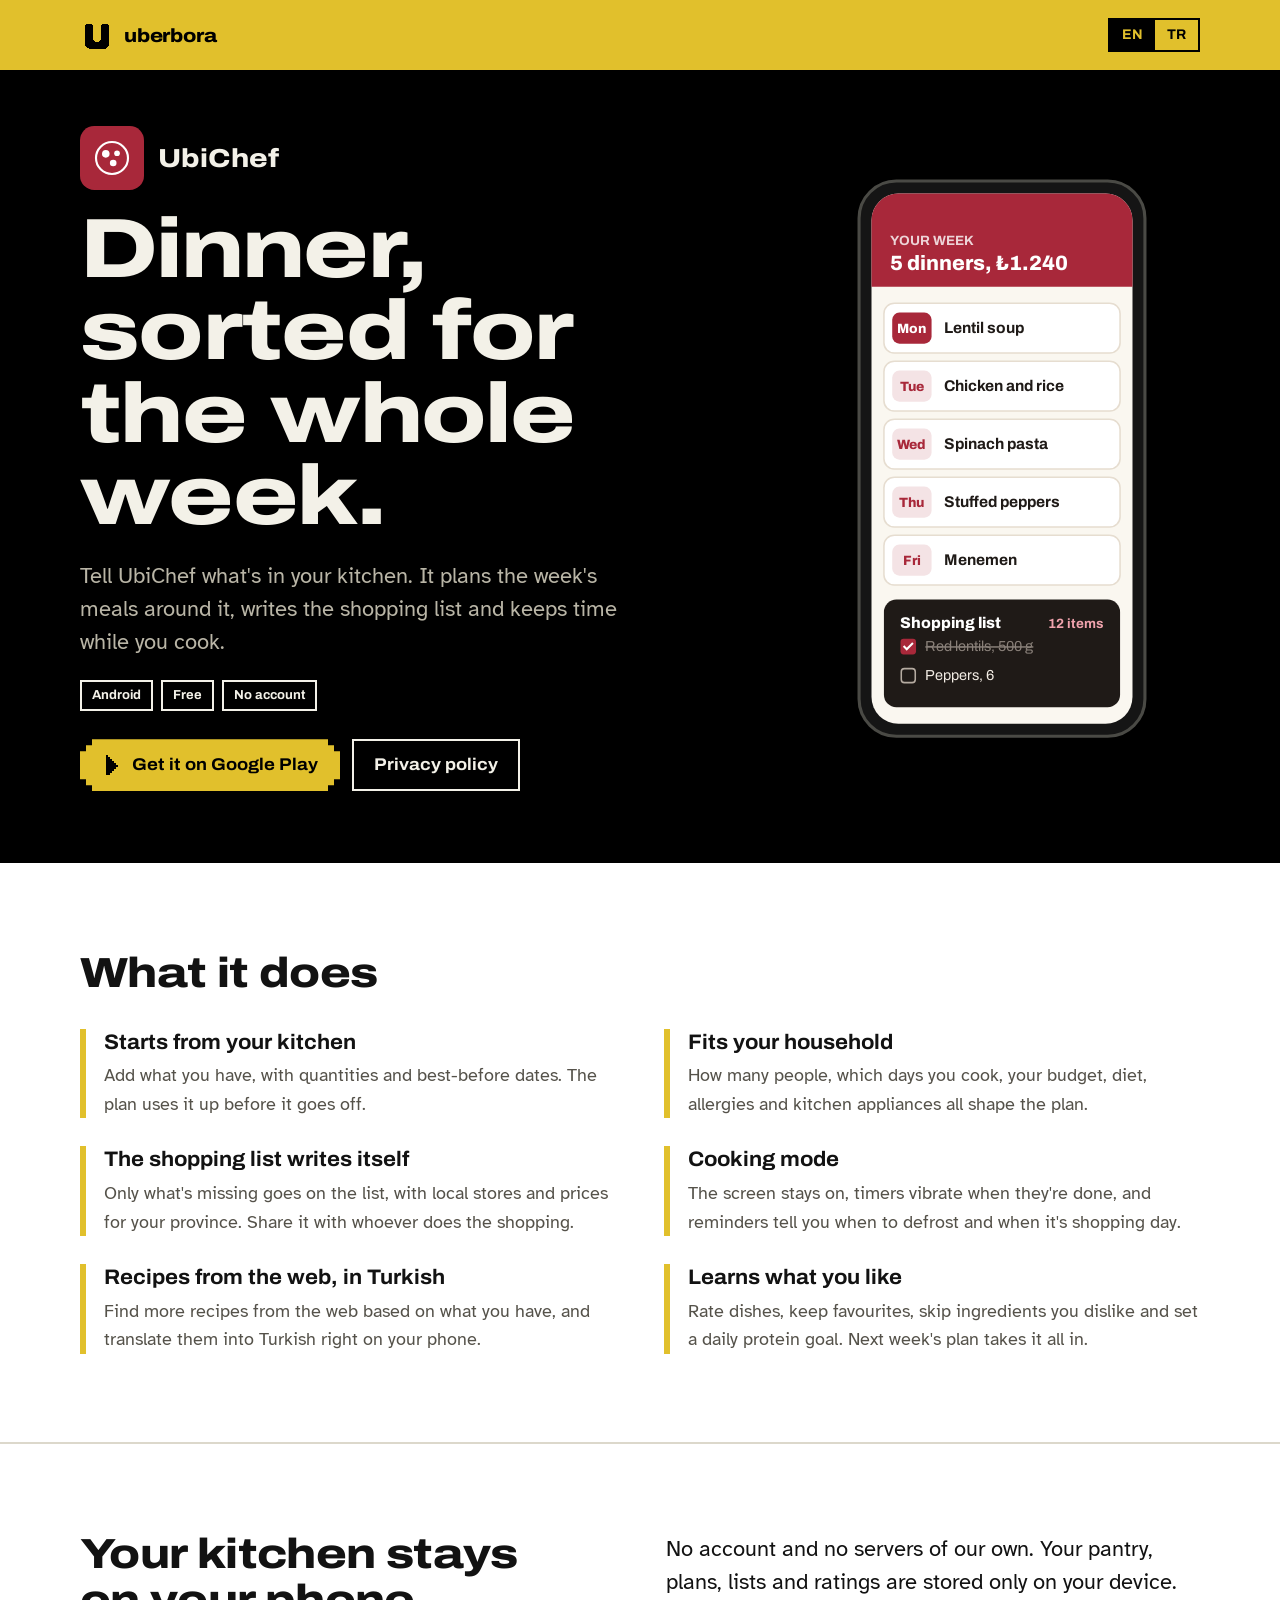
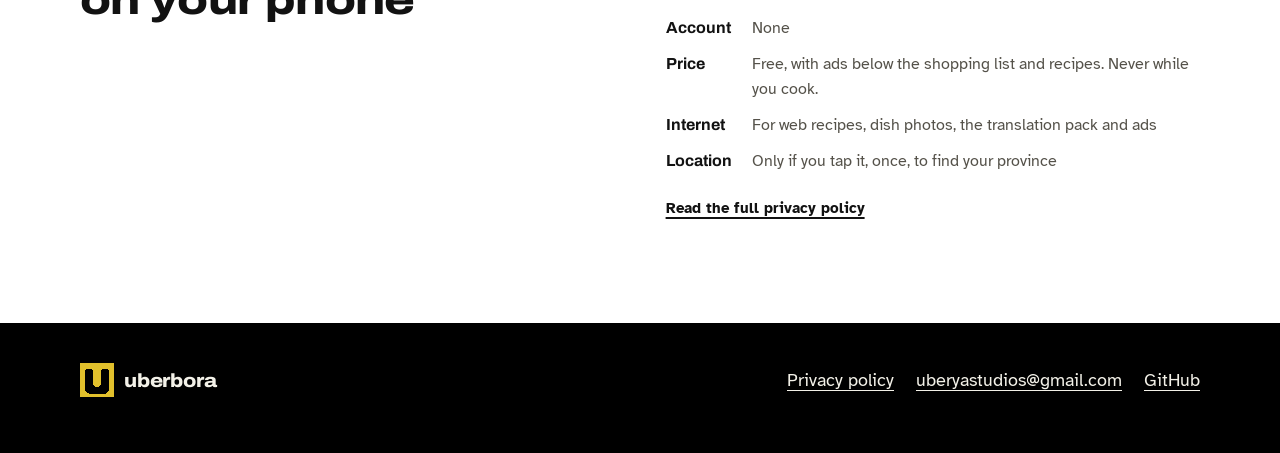
==== ubichef/index.html @ 35ec5c61 "Pages for UbiChef, UbiReader and UbiTracker; share page in the site's look - ubichef/, ubireader/, u" ====
<!doctype html>
<html lang="en" data-lang="en">
<head>
<meta charset="utf-8">
<meta name="viewport" content="width=device-width, initial-scale=1">
<title>UbiChef: your week of meals, planned</title>
<meta name="title-en" content="UbiChef: your week of meals, planned">
<meta name="title-tr" content="UbiChef: haftalık yemeklerin, planlanmış">
<meta name="description" content="Free Android app. UbiChef plans your week of meals around what is already in your kitchen and writes the shopping list for you.">
<meta property="og:title" content="UbiChef">
<meta property="og:description" content="Free Android app. UbiChef plans your week of meals around what is already in your kitchen and writes the shopping list for you.">
<meta property="og:image" content="https://uberbora.github.io/assets/uberbora.png">
<link rel="icon" href="../assets/uberbora.svg" type="image/svg+xml">
<link rel="apple-touch-icon" href="../assets/uberbora.png">
<link rel="preconnect" href="https://fonts.googleapis.com">
<link rel="preconnect" href="https://fonts.gstatic.com" crossorigin>
<link rel="stylesheet" href="https://fonts.googleapis.com/css2?family=Archivo:wdth,wght@100..125,400..900&family=Atkinson+Hyperlegible:ital,wght@0,400;0,700;1,400&display=swap">
<link rel="stylesheet" href="../assets/site.css">
<script src="../assets/site.js"></script>
</head>
<body>

<header class="on-sun">
  <div class="wrap topbar">
    <a class="brand" href="../"><svg viewBox="0 0 32 32" shape-rendering="crispEdges" aria-hidden="true"><rect width="32" height="32" fill="#E1C02C"/><path d="M6 6h5v1h-5zM21 6h5v1h-5zM5 7h7v14h-7zM20 7h7v14h-7zM5 21h8v1h-8zM19 21h8v1h-8zM5 22h9v1h-9zM18 22h9v1h-9zM5 23h22v3h-22zM6 26h20v1h-20zM7 27h18v1h-18zM8 28h16v1h-16z"/></svg>uberbora</a>
    <div class="langswitch" role="group" aria-label="Language / Dil"><button type="button" data-set="en" aria-pressed="true">EN</button><button type="button" data-set="tr" aria-pressed="false">TR</button></div>
  </div>
</header>

<main>
  <section class="hero-app on-dark">
    <div class="wrap hero-split">
      <div>
        <div class="appname"><svg viewBox="0 0 108 108" aria-hidden="true"><rect width="108" height="108" rx="24" fill="#a8283a"/><circle cx="54" cy="54" r="27" fill="none" stroke="#fff" stroke-width="3.6"/><circle cx="43.5" cy="47" r="6.4" fill="#fff"/><circle cx="62.5" cy="46" r="4.8" fill="#fff"/><circle cx="56" cy="62.5" r="5.6" fill="#fff"/></svg><span>UbiChef</span></div>
        <h1 lang="en">Dinner, sorted for the whole week.</h1><h1 lang="tr">Haftanın yemekleri, dert olmaktan çıktı.</h1>
        <p class="lede muted" lang="en">Tell UbiChef what's in your kitchen. It plans the week's meals around it, writes the shopping list and keeps time while you cook.</p><p class="lede muted" lang="tr">UbiChef'e mutfağında ne olduğunu söyle. Haftanın yemeklerini ona göre planlar, alışveriş listesini yazar ve yemek yaparken süreyi tutar.</p>
        <ul class="tags" aria-label="Platform"><li>Android</li><li><span lang="en">Free</span><span lang="tr">Ücretsiz</span></li><li><span lang="en">No account</span><span lang="tr">Hesap yok</span></li></ul>
        <div class="btnrow">
          <a class="btn sun px" href="https://play.google.com/store/apps/details?id=com.uberbora.ubichef"><svg viewBox="0 0 10 10" shape-rendering="crispEdges" aria-hidden="true"><path d="M2 0h1v1h1v1h1v1h1v1h1v1h1v1H7v1H6v1H5v1H4v1H3v1H2z" fill="currentColor"/></svg><span lang="en">Get it on Google Play</span><span lang="tr">Google Play&#39;den indir</span></a>
          <a class="btn quiet" href="privacy/"><span lang="en">Privacy policy</span><span lang="tr">Gizlilik politikası</span></a>
        </div>
      </div>
      <figure aria-hidden="true"><svg viewBox="0 0 280 540" xmlns="http://www.w3.org/2000/svg" font-family="Archivo, Segoe UI, sans-serif"><rect x="2" y="2" width="276" height="536" rx="36" fill="#151515" stroke="#4A4A45" stroke-width="3"/><rect x="14" y="14" width="252" height="512" rx="26" fill="#faf7f0"/><rect x="112" y="24" width="56" height="8" rx="4" fill="#151515"/><path d="M14 40 a26 26 0 0 1 26 -26 h200 a26 26 0 0 1 26 26 v64 h-252z" fill="#a8283a"/><text x="32" y="64" fill="#fff" font-size="13" font-weight="700" opacity=".8"><tspan lang="en">YOUR WEEK</tspan><tspan lang="tr">HAFTAN</tspan></text><text x="32" y="88" fill="#fff" font-size="20" font-weight="800"><tspan lang="en">5 dinners, ₺1.240</tspan><tspan lang="tr">5 akşam yemeği, ₺1.240</tspan></text><rect x="26" y="120" width="228" height="48" rx="10" fill="#fff" stroke="#E6DDD0" stroke-width="1.5"/><rect x="34" y="129" width="38" height="30" rx="7" fill="#a8283a"/><text x="53" y="149" font-size="13" font-weight="800" text-anchor="middle" fill="#fff"><tspan lang="en">Mon</tspan><tspan lang="tr">Pzt</tspan></text><text x="84" y="149" font-size="15" font-weight="700" fill="#1f1a17"><tspan lang="en">Lentil soup</tspan><tspan lang="tr">Mercimek çorbası</tspan></text><rect x="26" y="176" width="228" height="48" rx="10" fill="#fff" stroke="#E6DDD0" stroke-width="1.5"/><rect x="34" y="185" width="38" height="30" rx="7" fill="#F4E3E5"/><text x="53" y="205" font-size="13" font-weight="800" text-anchor="middle" fill="#a8283a"><tspan lang="en">Tue</tspan><tspan lang="tr">Sal</tspan></text><text x="84" y="205" font-size="15" font-weight="700" fill="#1f1a17"><tspan lang="en">Chicken and rice</tspan><tspan lang="tr">Tavuklu pilav</tspan></text><rect x="26" y="232" width="228" height="48" rx="10" fill="#fff" stroke="#E6DDD0" stroke-width="1.5"/><rect x="34" y="241" width="38" height="30" rx="7" fill="#F4E3E5"/><text x="53" y="261" font-size="13" font-weight="800" text-anchor="middle" fill="#a8283a"><tspan lang="en">Wed</tspan><tspan lang="tr">Çar</tspan></text><text x="84" y="261" font-size="15" font-weight="700" fill="#1f1a17"><tspan lang="en">Spinach pasta</tspan><tspan lang="tr">Ispanaklı makarna</tspan></text><rect x="26" y="288" width="228" height="48" rx="10" fill="#fff" stroke="#E6DDD0" stroke-width="1.5"/><rect x="34" y="297" width="38" height="30" rx="7" fill="#F4E3E5"/><text x="53" y="317" font-size="13" font-weight="800" text-anchor="middle" fill="#a8283a"><tspan lang="en">Thu</tspan><tspan lang="tr">Per</tspan></text><text x="84" y="317" font-size="15" font-weight="700" fill="#1f1a17"><tspan lang="en">Stuffed peppers</tspan><tspan lang="tr">Biber dolması</tspan></text><rect x="26" y="344" width="228" height="48" rx="10" fill="#fff" stroke="#E6DDD0" stroke-width="1.5"/><rect x="34" y="353" width="38" height="30" rx="7" fill="#F4E3E5"/><text x="53" y="373" font-size="13" font-weight="800" text-anchor="middle" fill="#a8283a"><tspan lang="en">Fri</tspan><tspan lang="tr">Cum</tspan></text><text x="84" y="373" font-size="15" font-weight="700" fill="#1f1a17"><tspan lang="en">Menemen</tspan><tspan lang="tr">Menemen</tspan></text><rect x="26" y="406" width="228" height="104" rx="12" fill="#1f1a17"/><text x="42" y="434" fill="#fff" font-size="15" font-weight="800"><tspan lang="en">Shopping list</tspan><tspan lang="tr">Alışveriş listesi</tspan></text><text x="238" y="434" fill="#f0a3ad" font-size="13" font-weight="700" text-anchor="end"><tspan lang="en">12 items</tspan><tspan lang="tr">12 ürün</tspan></text><rect x="42" y="444" width="15" height="15" rx="3" fill="#a8283a"/><path d="M45 451 l3 3 l6 -6" stroke="#fff" stroke-width="2" fill="none"/><text x="66" y="456" fill="#8a817a" font-size="14" text-decoration="line-through"><tspan lang="en">Red lentils, 500 g</tspan><tspan lang="tr">Kırmızı mercimek, 500 g</tspan></text><rect x="42.75" y="472.75" width="13.5" height="13.5" rx="3" fill="none" stroke="#b5aba1" stroke-width="1.5"/><text x="66" y="484" fill="#f2ece4" font-size="14"><tspan lang="en">Peppers, 6</tspan><tspan lang="tr">Biber, 6 adet</tspan></text></svg></figure>
    </div>
  </section>

  <section class="section">
    <div class="wrap">
      <h2><span lang="en">What it does</span><span lang="tr">Neler yapar</span></h2>
      <dl class="features">
        <div>
          <dt><span lang="en">Starts from your kitchen</span><span lang="tr">Mutfağından başlar</span></dt>
          <dd lang="en">Add what you have, with quantities and best-before dates. The plan uses it up before it goes off.</dd><dd lang="tr">Elindekileri miktarı ve son kullanma tarihiyle ekle. Plan onları bozulmadan kullanır.</dd>
        </div>
        <div>
          <dt><span lang="en">Fits your household</span><span lang="tr">Evine göre</span></dt>
          <dd lang="en">How many people, which days you cook, your budget, diet, allergies and kitchen appliances all shape the plan.</dd><dd lang="tr">Kaç kişi olduğunuz, hangi günler pişirdiğin, bütçen, beslenme şeklin, alerjilerin ve mutfak aletlerin planı belirler.</dd>
        </div>
        <div>
          <dt><span lang="en">The shopping list writes itself</span><span lang="tr">Alışveriş listesi kendini yazar</span></dt>
          <dd lang="en">Only what's missing goes on the list, with local stores and prices for your province. Share it with whoever does the shopping.</dd><dd lang="tr">Listeye yalnızca eksikler girer; ilindeki marketler ve fiyatlarla. Alışverişi kim yapacaksa onunla paylaş.</dd>
        </div>
        <div>
          <dt><span lang="en">Cooking mode</span><span lang="tr">Pişirme modu</span></dt>
          <dd lang="en">The screen stays on, timers vibrate when they're done, and reminders tell you when to defrost and when it's shopping day.</dd><dd lang="tr">Ekran açık kalır, süre dolunca titreşir; buzdan çıkarma ve alışveriş günü için hatırlatır.</dd>
        </div>
        <div>
          <dt><span lang="en">Recipes from the web, in Turkish</span><span lang="tr">Web'den tarifler, Türkçe</span></dt>
          <dd lang="en">Find more recipes from the web based on what you have, and translate them into Turkish right on your phone.</dd><dd lang="tr">Elindekilere göre web'den yeni tarifler bul ve onları doğrudan telefonunda Türkçeye çevir.</dd>
        </div>
        <div>
          <dt><span lang="en">Learns what you like</span><span lang="tr">Neyi sevdiğini öğrenir</span></dt>
          <dd lang="en">Rate dishes, keep favourites, skip ingredients you dislike and set a daily protein goal. Next week's plan takes it all in.</dd><dd lang="tr">Yemeklere puan ver, favorilerini tut, sevmediğin malzemeleri çıkar, günlük protein hedefi koy. Gelecek haftanın planı hepsini hesaba katar.</dd>
        </div>
      </dl>
    </div>
  </section>

  <section class="section">
    <div class="wrap promise">
      <div>
        <h2><span lang="en">Your kitchen stays on your phone</span><span lang="tr">Mutfağın telefonunda kalır</span></h2>
      </div>
      <div>
        <p class="lede" lang="en">No account and no servers of our own. Your pantry, plans, lists and ratings are stored only on your device.</p><p class="lede" lang="tr">Hesap yok, kendi sunucumuz yok. Dolabın, planların, listelerin ve puanların yalnızca cihazında saklanır.</p>
        <dl class="reqs">
          <dt><span lang="en">Account</span><span lang="tr">Hesap</span></dt>
          <dd><span lang="en">None</span><span lang="tr">Yok</span></dd>
          <dt><span lang="en">Price</span><span lang="tr">Fiyat</span></dt>
          <dd><span lang="en">Free, with ads below the shopping list and recipes. Never while you cook.</span><span lang="tr">Ücretsiz; reklamlar alışveriş listesinin ve tariflerin altında. Pişirirken asla.</span></dd>
          <dt><span lang="en">Internet</span><span lang="tr">İnternet</span></dt>
          <dd><span lang="en">For web recipes, dish photos, the translation pack and ads</span><span lang="tr">Web tarifleri, yemek fotoğrafları, çeviri paketi ve reklamlar için</span></dd>
          <dt><span lang="en">Location</span><span lang="tr">Konum</span></dt>
          <dd><span lang="en">Only if you tap it, once, to find your province</span><span lang="tr">Yalnızca dokunursan, bir kez, ilini bulmak için</span></dd>
        </dl>
        <p class="small" style="margin-top:22px"><a class="textlink" href="privacy/"><span lang="en">Read the full privacy policy</span><span lang="tr">Gizlilik politikasının tamamını oku</span></a></p>
      </div>
    </div>
  </section>
</main>

<footer class="site on-dark">
  <div class="wrap row">
    <a class="brand" href="../"><svg viewBox="0 0 32 32" shape-rendering="crispEdges" aria-hidden="true"><rect width="32" height="32" fill="#E1C02C"/><path d="M6 6h5v1h-5zM21 6h5v1h-5zM5 7h7v14h-7zM20 7h7v14h-7zM5 21h8v1h-8zM19 21h8v1h-8zM5 22h9v1h-9zM18 22h9v1h-9zM5 23h22v3h-22zM6 26h20v1h-20zM7 27h18v1h-18zM8 28h16v1h-16z"/></svg>uberbora</a>
    <nav aria-label="UbiChef">
      <a href="privacy/"><span lang="en">Privacy policy</span><span lang="tr">Gizlilik politikası</span></a>
      <a href="mailto:uberyastudios@gmail.com">uberyastudios@gmail.com</a>
      <a href="https://github.com/uberbora">GitHub</a>
    </nav>
  </div>
</footer>
</body>
</html>
---- assets/site.css ----
/* uberbora: shared look for the home page and the UbiClipper pages.
   Brand = the logo: sun yellow + solid black, drawn on a pixel grid.
   The one loud device is the stepped "pixel corner" (.px), taken from the
   stepped curve of the U. Everything else stays flat and quiet. */

:root {
  --sun: #E1C02C;
  --sun-deep: #C9A81A;
  --black: #000;
  --paper: #FFFFFF;
  --surface: #F6F4EC;
  --text: #121212;
  --muted: #55524A;
  --line: #DCD8CB;
  --clip: #7C4DEB;        /* UbiClipper's own colour (its app icon) */
  --clip-soft: #EDE6FD;
  --feature: #000;
  --display: "Archivo", "Segoe UI", system-ui, sans-serif;
  --body: "Atkinson Hyperlegible", "Segoe UI", system-ui, sans-serif;
  --step: 6px;            /* one "pixel" of the stepped corners */
  color-scheme: light;
}
@media (prefers-color-scheme: dark) {
  :root:not([data-theme="light"]) {
    --paper: #000; --surface: #151515; --text: #F3F1E8; --muted: #ABA797; --line: #2E2E2B;
    --clip: #A788FA; --clip-soft: #221A38; --feature: #151515; color-scheme: dark;
  }
}
:root[data-theme="dark"] {
  --paper: #000; --surface: #151515; --text: #F3F1E8; --muted: #ABA797; --line: #2E2E2B;
  --clip: #A788FA; --clip-soft: #221A38; --feature: #151515; color-scheme: dark;
}

*, *::before, *::after { box-sizing: border-box; }
html { -webkit-text-size-adjust: 100%; }
body {
  margin: 0; background: var(--paper); color: var(--text);
  font: 18px/1.6 var(--body);
}
img, svg { display: block; max-width: 100%; }
a { color: inherit; }
:focus-visible { outline: 3px solid var(--clip); outline-offset: 3px; }

/* ---------------------------------------------------------------- language */
html[data-lang="en"] [lang="tr"]:not(html),
html[data-lang="tr"] [lang="en"]:not(html) { display: none !important; }

/* ---------------------------------------------------------------- layout */
.wrap { width: min(70rem, 100% - 32px); margin-inline: auto; }
.narrow { max-width: 40rem; }

/* stepped corners, two pixels deep */
.px {
  --s: var(--step);
  clip-path: polygon(
    0 calc(var(--s) * 2), var(--s) calc(var(--s) * 2), var(--s) var(--s), calc(var(--s) * 2) var(--s), calc(var(--s) * 2) 0,
    calc(100% - var(--s) * 2) 0, calc(100% - var(--s) * 2) var(--s), calc(100% - var(--s)) var(--s), calc(100% - var(--s)) calc(var(--s) * 2), 100% calc(var(--s) * 2),
    100% calc(100% - var(--s) * 2), calc(100% - var(--s)) calc(100% - var(--s) * 2), calc(100% - var(--s)) calc(100% - var(--s)), calc(100% - var(--s) * 2) calc(100% - var(--s)), calc(100% - var(--s) * 2) 100%,
    calc(var(--s) * 2) 100%, calc(var(--s) * 2) calc(100% - var(--s)), var(--s) calc(100% - var(--s)), var(--s) calc(100% - var(--s) * 2), 0 calc(100% - var(--s) * 2));
}

/* ---------------------------------------------------------------- top bar */
.topbar { display: flex; align-items: center; justify-content: space-between; gap: 16px; padding-block: 18px; }
.brand { display: inline-flex; align-items: center; gap: 10px; text-decoration: none; font: 800 19px/1 var(--display); font-stretch: 112%; letter-spacing: -.01em; }
.brand svg { width: 34px; height: 34px; }
.langswitch { display: inline-flex; border: 2px solid currentColor; }
.langswitch button {
  font: 700 14px/1 var(--display); padding: 8px 12px; border: 0; background: transparent;
  color: inherit; cursor: pointer;
}
.langswitch button[aria-pressed="true"] { background: var(--black); color: var(--sun); }
.on-sun .langswitch button[aria-pressed="true"] { background: var(--black); color: var(--sun); }
.on-dark .langswitch button[aria-pressed="true"] { background: var(--sun); color: var(--black); }

/* ---------------------------------------------------------------- bands */
.on-sun { background: var(--sun); color: var(--black); }
.on-dark { background: var(--black); color: #F3F1E8; }
.on-dark :focus-visible { outline-color: var(--sun); }

/* ---------------------------------------------------------------- type */
h1, h2, h3 { font-family: var(--display); line-height: 1.08; text-wrap: balance; margin: 0; }
h1 { font-weight: 800; font-stretch: 125%; letter-spacing: -.02em; }
h2 { font-weight: 800; font-stretch: 118%; font-size: clamp(28px, 4.2vw, 42px); letter-spacing: -.015em; }
h3 { font-weight: 700; font-stretch: 105%; font-size: 21px; }
p { margin: 0 0 1em; }
.lede { font-size: clamp(19px, 2.2vw, 22px); line-height: 1.5; max-width: 36rem; }
.muted { color: var(--muted); }
.on-dark .muted { color: #B9B5A6; }
.small { font-size: 15px; }

/* ---------------------------------------------------------------- buttons */
.btn {
  display: inline-flex; align-items: center; gap: 10px; min-height: 52px; padding: 0 22px;
  font: 700 17px/1.1 var(--display); font-stretch: 108%; text-decoration: none; cursor: pointer;
  border: 0; background: var(--black); color: var(--sun);
}
.btn svg { width: 20px; height: 20px; flex: none; }
.btn.sun { background: var(--sun); color: var(--black); }
.btn.quiet { background: transparent; color: inherit; box-shadow: inset 0 0 0 2px currentColor; }
.btn:hover { filter: brightness(1.08); }
.btn.quiet:hover { background: color-mix(in srgb, currentColor 8%, transparent); filter: none; }
.btn:focus-visible { outline: 3px solid var(--clip); outline-offset: 2px; clip-path: none; }
.on-dark .btn:focus-visible, .on-sun .btn:focus-visible { outline-color: currentColor; }
.btnrow { display: flex; flex-wrap: wrap; gap: 12px; align-items: center; }
.textlink { font-weight: 700; text-underline-offset: 4px; text-decoration-thickness: 2px; }

/* ---------------------------------------------------------------- home: hero */
.hero-home { padding-bottom: clamp(48px, 8vw, 96px); }
.hero-home .mark { display: grid; grid-template-columns: auto 1fr; align-items: end; gap: clamp(16px, 3vw, 36px); margin-top: clamp(24px, 6vw, 72px); }
.bigu { width: clamp(96px, 17vw, 190px); height: auto; }
.wordmark { font-size: clamp(54px, 13.5vw, 172px); line-height: .82; margin-bottom: -.06em; }
.hero-home .lede { margin-top: 28px; }

/* ---------------------------------------------------------------- home: apps */
.featured.on-dark { background: var(--feature); }
.shelf { padding-block: clamp(48px, 7vw, 88px); }
.featured {
  display: grid; grid-template-columns: minmax(0, 1fr) minmax(0, 1.05fr); gap: clamp(24px, 4vw, 48px);
  align-items: center; background: var(--surface); padding: clamp(24px, 4vw, 44px);
}
.appname { display: flex; align-items: center; gap: 14px; margin-bottom: 14px; }
.appname svg { width: 56px; height: 56px; flex: none; }
.appname h2, .appname h3 { font-size: clamp(28px, 3.6vw, 38px); }
.tags { display: flex; flex-wrap: wrap; gap: 8px; margin: 0 0 18px; padding: 0; list-style: none; }
.tags li { font: 700 13px/1 var(--display); padding: 7px 10px; background: var(--paper); border: 2px solid var(--text); }
.featured .btnrow { margin-top: 22px; }
.featured figure { margin: 0; }
.featured figure svg { width: 100%; height: auto; }

.phoneapps { margin-top: clamp(40px, 6vw, 64px); }
.phoneapps > h2 { font-size: clamp(22px, 2.6vw, 28px); margin-bottom: 18px; }
.grid3 { display: grid; grid-template-columns: repeat(3, minmax(0, 1fr)); gap: 16px; }
.tile { background: var(--surface); padding: 24px; display: flex; flex-direction: column; }
.tile .appname { margin-bottom: 8px; }
.tile .appname svg { width: 44px; height: 44px; }
.tile h3 { font-size: 23px; }
.tile p { color: var(--muted); }
.tile .links { margin-top: auto; display: flex; flex-wrap: wrap; gap: 6px 18px; font-size: 16px; }

/* ---------------------------------------------------------------- footer */
footer.site { padding-block: 40px 56px; }
footer.site .row { display: flex; flex-wrap: wrap; gap: 12px 28px; align-items: center; justify-content: space-between; }
footer.site nav { display: flex; flex-wrap: wrap; gap: 8px 22px; }
footer.site a { text-underline-offset: 4px; }

/* ---------------------------------------------------------------- UbiClipper page */
.hero-app { padding-block: clamp(28px, 5vw, 56px) 0; }
.hero-app .appname svg { width: 64px; height: 64px; }
.hero-app .appname span { font: 800 26px/1 var(--display); font-stretch: 115%; }
.hero-app h1 { font-size: clamp(38px, 7vw, 84px); line-height: .98; max-width: 15ch; margin: 18px 0 22px; }
.hero-app .btnrow { margin-top: 28px; }
.dlinfo { margin-top: 12px; min-height: 1.6em; }
.timeline { margin-top: clamp(36px, 6vw, 64px); padding-bottom: clamp(32px, 5vw, 56px); }
.timeline svg { width: 100%; height: auto; }
.timeline figcaption { margin-top: 14px; max-width: 46rem; }

.section { padding-block: clamp(48px, 7vw, 88px); }
.section + .section { border-top: 2px solid var(--line); }
.section > .wrap > h2 { margin-bottom: clamp(20px, 3vw, 32px); }
.features { display: grid; grid-template-columns: repeat(2, minmax(0, 1fr)); gap: 28px 48px; margin: 0; }
.features div { border-left: 6px solid var(--sun); padding-left: 18px; }
.features dt { font: 700 21px/1.25 var(--display); font-stretch: 105%; margin-bottom: 6px; }
.features dd { margin: 0; color: var(--muted); }

.steps { list-style: none; counter-reset: s; padding: 0; margin: 0; display: grid; gap: 22px; }
.steps li { counter-increment: s; display: grid; grid-template-columns: 52px 1fr; gap: 18px; align-items: start; }
.steps li::before {
  content: counter(s); display: grid; place-items: center; width: 52px; height: 52px;
  font: 800 24px/1 var(--display); background: var(--sun); color: var(--black);
  clip-path: polygon(0 12px, 6px 12px, 6px 6px, 12px 6px, 12px 0, calc(100% - 12px) 0, calc(100% - 12px) 6px, calc(100% - 6px) 6px, calc(100% - 6px) 12px, 100% 12px, 100% calc(100% - 12px), calc(100% - 6px) calc(100% - 12px), calc(100% - 6px) calc(100% - 6px), calc(100% - 12px) calc(100% - 6px), calc(100% - 12px) 100%, 12px 100%, 12px calc(100% - 6px), 6px calc(100% - 6px), 6px calc(100% - 12px), 0 calc(100% - 12px));
}
.steps h3 { margin: 10px 0 4px; }
.steps p { color: var(--muted); margin: 0; }
.install h2 { margin-bottom: 28px; }
.install { display: grid; grid-template-columns: minmax(0, 1.3fr) minmax(0, 1fr); gap: clamp(28px, 5vw, 64px); align-items: start; }
.note { background: var(--sun); color: var(--black); padding: 24px 26px; }
.note h3 { margin-bottom: 8px; }
.note p:last-child { margin-bottom: 0; }
.reqs { margin: 28px 0 0; display: grid; grid-template-columns: auto 1fr; gap: 10px 20px; font-size: 16px; }
.reqs dt { font: 700 16px/1.5 var(--display); }
.reqs dd { margin: 0; color: var(--muted); }

kbd { font: 700 .9em var(--display); background: var(--surface); padding: 1px 6px; border: 1px solid var(--line); }
.note kbd { background: rgba(255,255,255,.55); border-color: rgba(0,0,0,.25); }

/* ---------------------------------------------------------------- Android app pages */
.hero-split { display: grid; grid-template-columns: minmax(0, 1.25fr) minmax(0, .75fr); gap: clamp(28px, 5vw, 72px); align-items: center; padding-bottom: clamp(40px, 6vw, 72px); }
.hero-split h1 { max-width: 13ch; }
.hero-split figure { margin: 0; justify-self: center; width: min(290px, 100%); }
.hero-split figure svg { width: 100%; height: auto; }
.hero-app .tags li { background: transparent; border-color: #F3F1E8; }
.btn.soon { background: transparent; color: inherit; box-shadow: inset 0 0 0 2px currentColor; opacity: .75; cursor: default; }
.btn.soon:hover { filter: none; }
.promise { display: grid; grid-template-columns: minmax(0, 1fr) minmax(0, 1fr); gap: clamp(24px, 4vw, 64px); align-items: start; }
.promise .lede { margin-bottom: 18px; }
.promise .reqs { margin-top: 0; }
.tile h3 a { text-decoration: none; }
.tile h3 a:hover { text-decoration: underline; text-underline-offset: 4px; }

/* ---------------------------------------------------------------- small screens */
@media (max-width: 880px) {
  .featured, .install, .hero-split, .promise { grid-template-columns: 1fr; }
  .hero-split figure { width: min(250px, 80%); }
  .grid3 { grid-template-columns: 1fr; }
  .features { grid-template-columns: 1fr; }
}
@media (max-width: 520px) {
  body { font-size: 17px; }
  .btn { width: 100%; justify-content: center; }
  .reqs { grid-template-columns: 1fr; gap: 2px 0; }
  .reqs dd { margin-bottom: 10px; }
}
@media (prefers-reduced-motion: no-preference) {
  .picks rect.pick { transform-origin: bottom; transform-box: fill-box; animation: rise .9s cubic-bezier(.2,.8,.2,1) both; }
  .picks rect.pick:nth-of-type(2) { animation-delay: .12s; }
  .picks rect.pick:nth-of-type(3) { animation-delay: .24s; }
  .picks rect.pick:nth-of-type(4) { animation-delay: .36s; }
  @keyframes rise { from { transform: scaleY(.15); } }
}
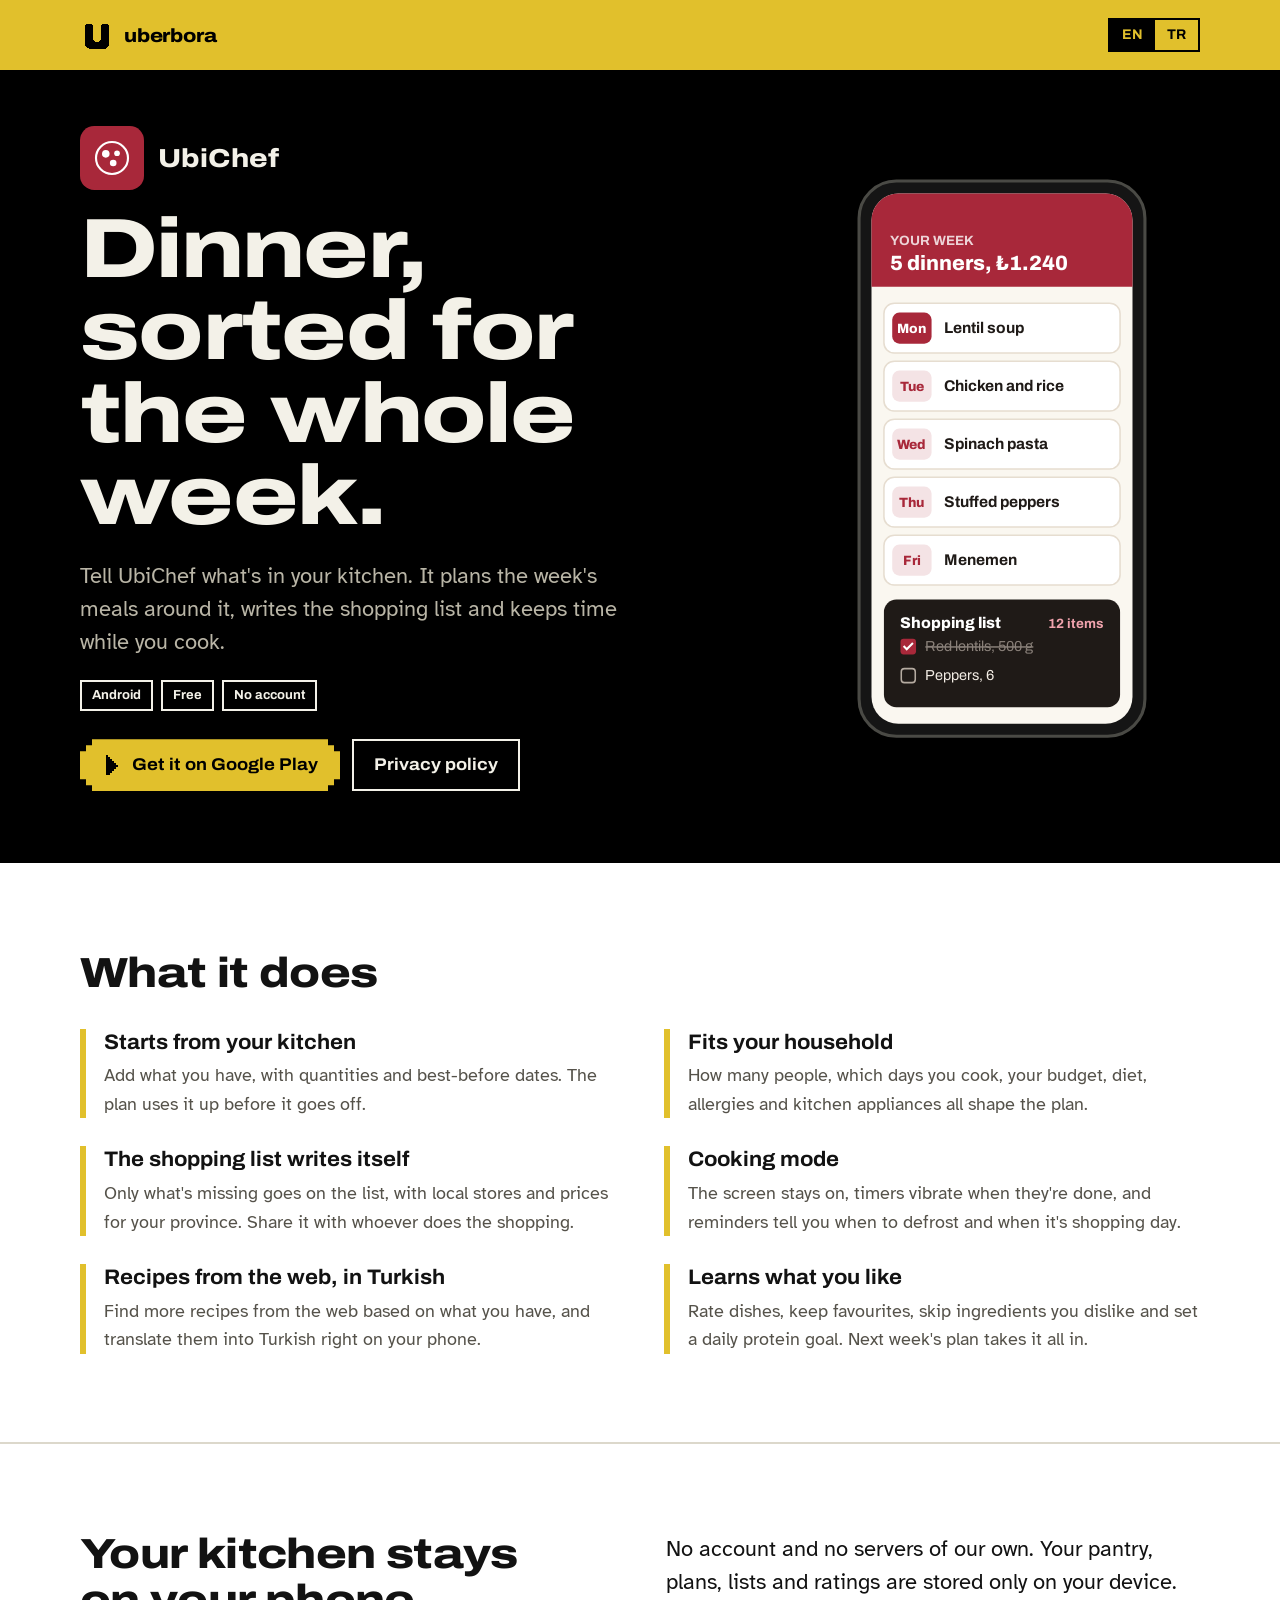
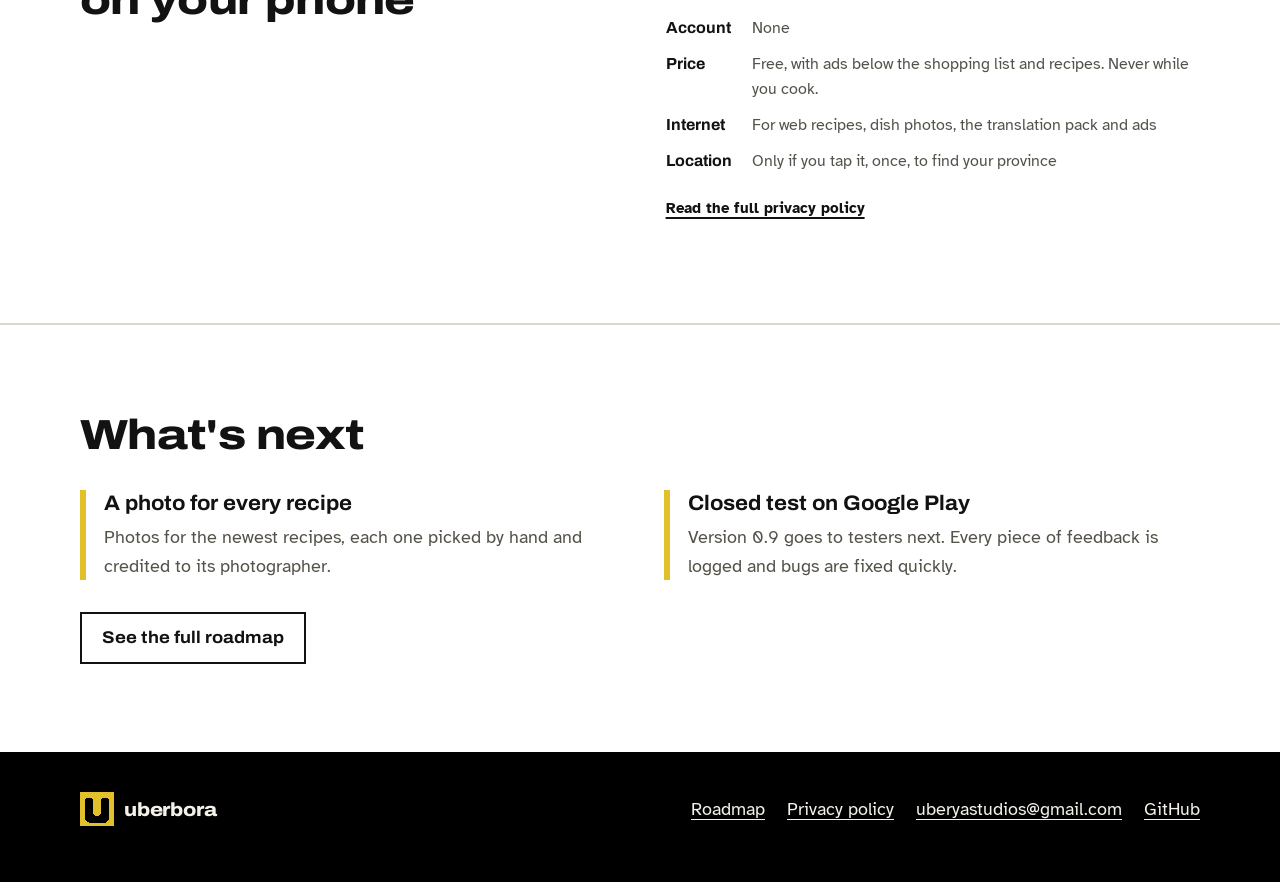
==== commit 2dbe681d: "Roadmaps for UbiChef, UbiClipper and UbiTracker - <app>/roadmap/: public, bilingual roadmap pages wi" ====
--- a/ubichef/index.html
+++ b/ubichef/index.html
@@ -97,12 +97,31 @@
       </div>
     </div>
   </section>
+<!-- roadmap:start -->
+  <section class="section">
+    <div class="wrap">
+      <h2><span lang="en">What&#x27;s next</span><span lang="tr">Sırada ne var</span></h2>
+      <dl class="features">
+        <div>
+          <dt><span lang="en">A photo for every recipe</span><span lang="tr">Her tarife bir fotoğraf</span></dt>
+          <dd lang="en">Photos for the newest recipes, each one picked by hand and credited to its photographer.</dd><dd lang="tr">En yeni tariflerin fotoğrafları; her biri elle seçilir ve fotoğrafçısı belirtilir.</dd>
+        </div>
+        <div>
+          <dt><span lang="en">Closed test on Google Play</span><span lang="tr">Google Play&#x27;de kapalı test</span></dt>
+          <dd lang="en">Version 0.9 goes to testers next. Every piece of feedback is logged and bugs are fixed quickly.</dd><dd lang="tr">Sırada 0.9 sürümünün test kullanıcılarına gitmesi var. Her geri bildirim kaydedilir, hatalar hızla düzeltilir.</dd>
+        </div>
+      </dl>
+      <div class="btnrow" style="margin-top:32px"><a class="btn quiet" href="roadmap/"><span lang="en">See the full roadmap</span><span lang="tr">Yol haritasının tamamı</span></a></div>
+    </div>
+  </section>
+  <!-- roadmap:end -->
 </main>
 
 <footer class="site on-dark">
   <div class="wrap row">
     <a class="brand" href="../"><svg viewBox="0 0 32 32" shape-rendering="crispEdges" aria-hidden="true"><rect width="32" height="32" fill="#E1C02C"/><path d="M6 6h5v1h-5zM21 6h5v1h-5zM5 7h7v14h-7zM20 7h7v14h-7zM5 21h8v1h-8zM19 21h8v1h-8zM5 22h9v1h-9zM18 22h9v1h-9zM5 23h22v3h-22zM6 26h20v1h-20zM7 27h18v1h-18zM8 28h16v1h-16z"/></svg>uberbora</a>
     <nav aria-label="UbiChef">
+      <a href="roadmap/"><span lang="en">Roadmap</span><span lang="tr">Yol haritası</span></a>
       <a href="privacy/"><span lang="en">Privacy policy</span><span lang="tr">Gizlilik politikası</span></a>
       <a href="mailto:uberyastudios@gmail.com">uberyastudios@gmail.com</a>
       <a href="https://github.com/uberbora">GitHub</a>
--- a/assets/site.css
+++ b/assets/site.css
@@ -197,6 +197,41 @@
 .tile h3 a { text-decoration: none; }
 .tile h3 a:hover { text-decoration: underline; text-underline-offset: 4px; }
 
+/* ---------------------------------------------------------------- roadmaps */
+.rm-hero { padding-bottom: clamp(36px, 6vw, 64px); }
+.rm-hero h1 { margin: 14px 0 18px; }
+.rm-app { text-decoration: none; }
+.rm-app:hover span { text-decoration: underline; text-underline-offset: 4px; }
+.rm-progress { display: flex; height: 12px; max-width: 36rem; margin: 28px 0 10px; background: #2E2E2B; }
+.rm-progress .d { background: var(--sun); }
+.rm-progress .n { background: repeating-linear-gradient(90deg, var(--sun) 0 6px, transparent 6px 12px); }
+.rm-count { margin-bottom: 4px; }
+.rm-body { padding-block: clamp(28px, 5vw, 56px) clamp(48px, 7vw, 88px); }
+.rm-filters { display: flex; flex-wrap: wrap; gap: 8px; margin-bottom: clamp(24px, 4vw, 40px); }
+.rm-filters button {
+  font: 700 15px/1 var(--display); padding: 10px 14px; cursor: pointer;
+  background: transparent; color: var(--text); border: 2px solid var(--text);
+}
+.rm-filters button[aria-pressed="true"] { background: var(--text); color: var(--paper); }
+.rm-phase { padding-block: clamp(24px, 4vw, 40px); border-top: 2px solid var(--line); }
+.rm-phase[hidden], .rm-item[hidden] { display: none; }
+.rm-head { display: grid; grid-template-columns: 64px 1fr; gap: 18px; align-items: start; margin-bottom: 20px; }
+.rm-num { display: grid; place-items: center; height: 52px; background: var(--sun); color: var(--black); font: 800 20px/1 var(--display); --s: 4px; }
+.rm-head h2 { font-size: clamp(24px, 3vw, 32px); margin: 4px 0 6px; }
+.rm-head p { margin: 0; }
+.rm-list { list-style: none; margin: 0 0 0 82px; padding: 0; display: grid; gap: 4px; }
+.rm-item { display: grid; grid-template-columns: 112px 1fr; gap: 16px; align-items: start; padding: 14px 0; border-bottom: 1px solid var(--line); }
+.rm-item:last-child { border-bottom: 0; }
+.rm-item h3 { font-size: 19px; margin-bottom: 4px; }
+.rm-item p { margin: 0; color: var(--muted); font-size: 17px; }
+.chip { justify-self: start; font: 700 13px/1 var(--display); padding: 7px 9px; border: 2px solid var(--text); margin-top: 2px; white-space: nowrap; }
+.chip.done { background: var(--text); color: var(--paper); }
+.chip.next { background: var(--sun); color: var(--black); border-color: var(--sun); }
+.chip.plan { background: transparent; }
+.chip.idea { background: transparent; border-style: dashed; color: var(--muted); border-color: var(--muted); }
+.rm-item[data-s="done"] h3 { color: var(--muted); }
+.btnrow .rm-textlink { margin-left: 6px; }
+
 /* ---------------------------------------------------------------- small screens */
 @media (max-width: 880px) {
   .featured, .install, .hero-split, .promise { grid-template-columns: 1fr; }
@@ -207,6 +242,10 @@
 @media (max-width: 520px) {
   body { font-size: 17px; }
   .btn { width: 100%; justify-content: center; }
+  .rm-head { grid-template-columns: 48px 1fr; gap: 14px; }
+  .rm-num { height: 44px; font-size: 17px; }
+  .rm-list { margin-left: 0; }
+  .rm-item { grid-template-columns: 1fr; gap: 8px; }
   .reqs { grid-template-columns: 1fr; gap: 2px 0; }
   .reqs dd { margin-bottom: 10px; }
 }
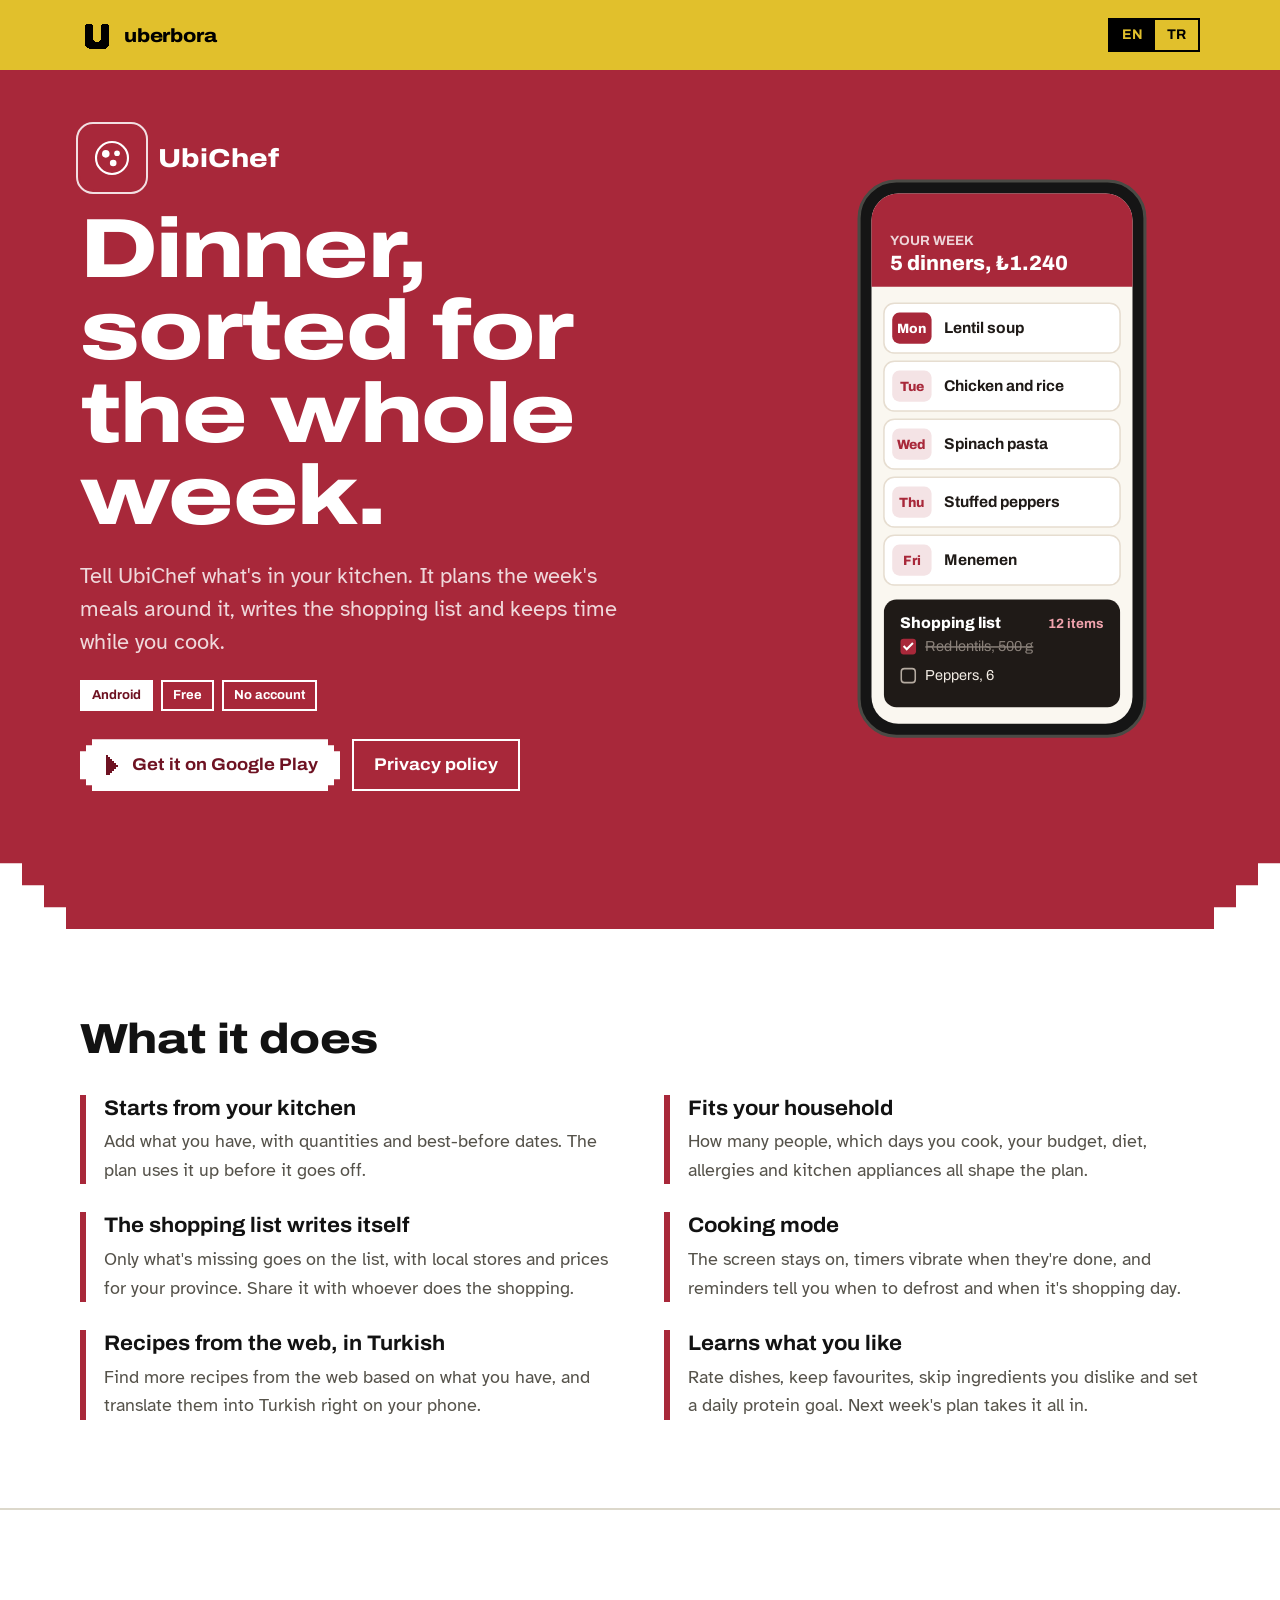
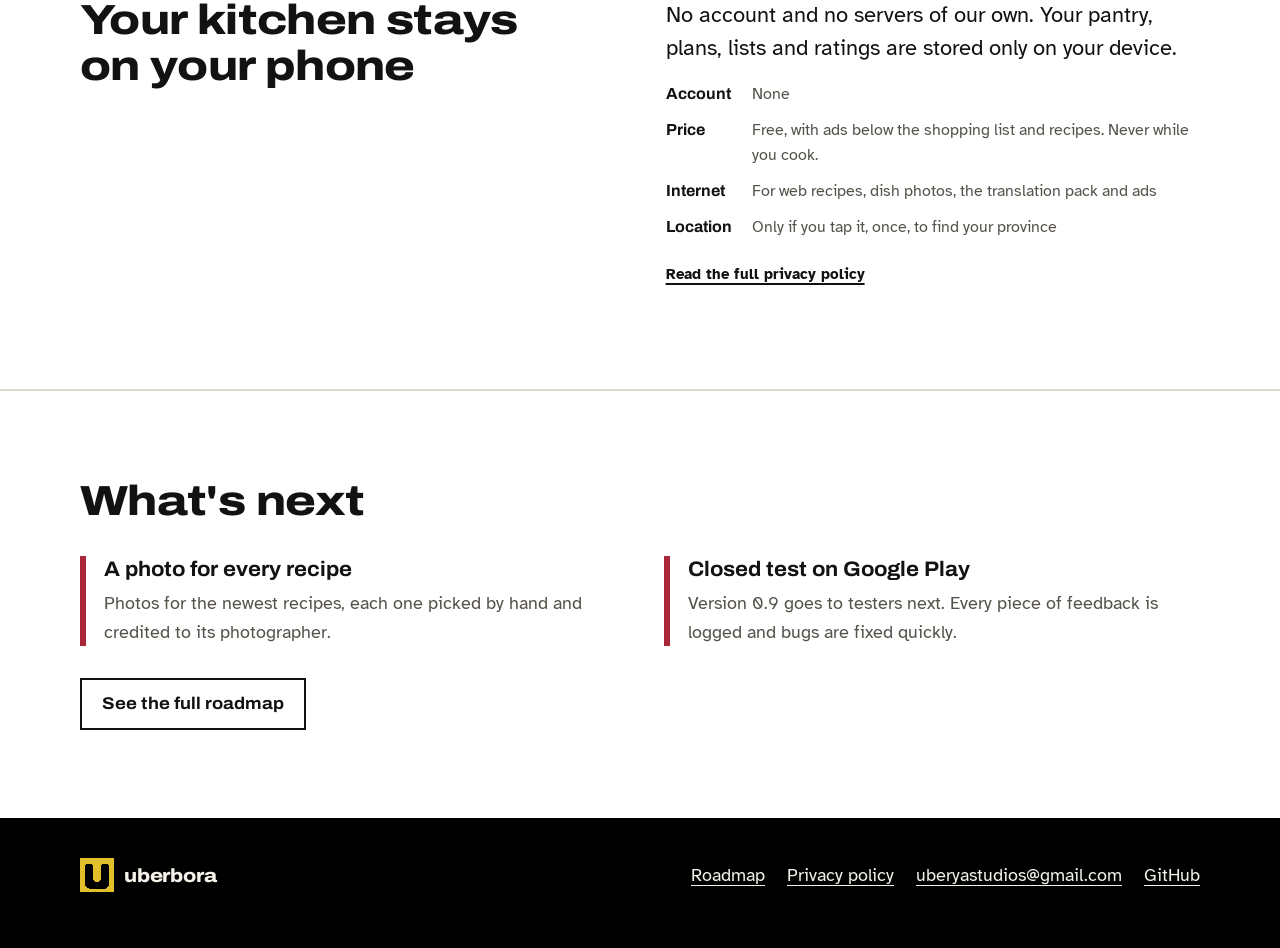
==== commit edb007d2: "Redesign: one colour per app, stepped U edges everywhere - Home: hero with the pixel U building in a" ====
--- a/ubichef/index.html
+++ b/ubichef/index.html
@@ -18,7 +18,7 @@
 <link rel="stylesheet" href="../assets/site.css">
 <script src="../assets/site.js"></script>
 </head>
-<body>
+<body class="app-ubichef app-page">
 
 <header class="on-sun">
   <div class="wrap topbar">
--- a/assets/site.css
+++ b/assets/site.css
@@ -232,10 +232,153 @@
 .rm-item[data-s="done"] h3 { color: var(--muted); }
 .btnrow .rm-textlink { margin-left: 6px; }
 
+/* ---------------------------------------------------------------- home, redesigned
+   Every band ends like the bottom of the U: three square steps per corner,
+   cut out of the band so the next band's colour shows through. */
+.home { --u: clamp(12px, 2.2vw, 22px); }
+.home .hero-home, .band { position: relative; margin-bottom: calc(var(--u) * -3); padding-bottom: calc(var(--u) * 3); }
+.home .hero-home { padding-bottom: calc(clamp(40px, 6vw, 72px) + var(--u) * 3); }
+.home .hero-home, .band { clip-path: polygon(0 0, 100% 0,
+    100% calc(100% - var(--u) * 3), calc(100% - var(--u)) calc(100% - var(--u) * 3),
+    calc(100% - var(--u)) calc(100% - var(--u) * 2), calc(100% - var(--u) * 2) calc(100% - var(--u) * 2),
+    calc(100% - var(--u) * 2) calc(100% - var(--u)), calc(100% - var(--u) * 3) calc(100% - var(--u)),
+    calc(100% - var(--u) * 3) 100%, calc(var(--u) * 3) 100%,
+    calc(var(--u) * 3) calc(100% - var(--u)), calc(var(--u) * 2) calc(100% - var(--u)),
+    calc(var(--u) * 2) calc(100% - var(--u) * 2), var(--u) calc(100% - var(--u) * 2),
+    var(--u) calc(100% - var(--u) * 3), 0 calc(100% - var(--u) * 3)); }
+
+/* the U builds in once, row by row */
+.bigu rect { fill: var(--black); }
+@media (prefers-reduced-motion: no-preference) {
+  .home .bigu rect { animation: px-in .01s steps(1) both; animation-delay: calc(120ms + var(--r) * 32ms); }
+  @keyframes px-in { from { opacity: 0; } }
+}
+
+/* app index under the wordmark */
+.app-index ul { list-style: none; margin: clamp(32px, 5vw, 56px) 0 0; padding: 0; display: grid; grid-template-columns: repeat(4, minmax(0, 1fr)); gap: 12px; }
+.app-index a {
+  display: grid; grid-template-columns: 40px 1fr; column-gap: 12px; align-items: center; height: 100%;
+  padding: 14px; text-decoration: none; color: var(--black); background: rgba(0,0,0,.07);
+  box-shadow: inset 0 0 0 2px transparent; transition: box-shadow .15s, background .15s;
+}
+.app-index a:hover { background: rgba(0,0,0,.12); box-shadow: inset 0 0 0 2px var(--black); }
+.app-index a:focus-visible { outline: 3px solid var(--black); outline-offset: 2px; }
+.app-index svg { width: 40px; height: 40px; grid-row: span 2; }
+.ix-name { font: 800 17px/1.1 var(--display); font-stretch: 110%; }
+.ix-what { font-size: 14px; line-height: 1.3; margin-top: 2px; }
+
+/* bands */
+.band { padding-top: clamp(56px, 8vw, 104px); color: #fff; scroll-margin-top: 0; }
+.band .wrap.band-grid { display: grid; grid-template-columns: minmax(0, 1fr) minmax(0, .8fr); gap: clamp(28px, 5vw, 80px); align-items: center; padding-bottom: clamp(48px, 7vw, 96px); }
+.band:nth-of-type(odd) .band-text { order: 0; }
+.band-ubireader .band-text { order: 2; }
+.band .appname svg { width: 52px; height: 52px; outline: 2px solid rgba(255,255,255,.85); outline-offset: 2px; border-radius: 12px; }
+.band .appname h2 { font-size: 24px; font-stretch: 112%; letter-spacing: 0; }
+.band-h { font: 800 clamp(36px, 5.6vw, 68px)/1 var(--display); font-stretch: 116%; letter-spacing: -.02em; text-wrap: balance; margin: 6px 0 20px; max-width: 14ch; }
+.band-p { font-size: clamp(18px, 1.9vw, 21px); line-height: 1.5; max-width: 34rem; opacity: .86; margin-bottom: 22px; }
+.band .tags li { background: transparent; border-color: currentColor; }
+.band .btnrow { margin-top: 26px; }
+.band-small { display: flex; flex-wrap: wrap; gap: 6px 20px; margin: 20px 0 0; font-size: 16px; }
+.band-small a { font-weight: 700; text-underline-offset: 4px; opacity: .86; }
+.band-small a:hover { opacity: 1; }
+.band :focus-visible { outline-color: currentColor; }
+.band-art { margin: 0; }
+.band-art.phone { justify-self: center; width: min(300px, 100%); filter: drop-shadow(0 30px 40px rgba(0,0,0,.35)); }
+.band-art.phone svg, .band-art.wide svg { width: 100%; height: auto; }
+.btn.light { background: #fff; color: var(--band-ink, var(--black)); }
+
+.band-ubiclipper { background: var(--black); color: #F3F1E8; }
+.band-ubiclipper .wrap.band-grid { grid-template-columns: 1fr; gap: clamp(20px, 3vw, 40px); }
+.band-ubiclipper .band-text { display: grid; grid-template-columns: minmax(0, 1fr) minmax(0, 1fr); column-gap: clamp(28px, 5vw, 80px); align-items: end; }
+.band-ubiclipper .band-text > :is(.appname, .band-h) { grid-column: 1; }
+.band-ubiclipper .band-text > :not(.appname, .band-h) { grid-column: 2; }
+.band-ubiclipper .appname { grid-row: 1; }
+.band-ubiclipper .band-h { grid-row: 2 / span 4; align-self: start; color: #fff; max-width: 12ch; }
+.band-ubiclipper .band-p { grid-row: 2; }
+.band-ubiclipper .tags { grid-row: 3; }
+.band-ubiclipper .btnrow { grid-row: 4; margin-top: 4px; }
+.band-ubiclipper .band-small { grid-row: 5; }
+.band-ubiclipper .band-art.wide { margin-top: clamp(8px, 2vw, 24px); }
+
+.band-ubichef { background: #A8283A; --band-ink: #6E1222; }
+.band-ubireader { background: #1B4B73; --band-ink: #12324D; }
+.band-ubireader .tags li:first-child { background: #E9A23B; border-color: #E9A23B; color: #1B2A38; }
+.band-ubitracker { background: #2E46D1; --band-ink: #1A2A8A; }
+.band-ubichef .tags li:first-child { background: #fff; border-color: #fff; color: #6E1222; }
+.band-ubitracker .tags li:first-child { background: #fff; border-color: #fff; color: #1A2A8A; }
+.band-ubiclipper .tags li:first-child { background: #A788FA; border-color: #A788FA; color: #120A2A; }
+.home footer.site { position: relative; z-index: 0; padding-top: calc(40px + var(--u) * 3); }
+
+/* ---------------------------------------------------------------- app pages, redesigned
+   Each app's pages wear its own colour; the hero ends in the stepped bottom of the U. */
+.app-ubiclipper { --app: #000; --app-ink: #000; --accent: #7C4DEB; --tag: #A788FA; --tag-ink: #120A2A; }
+.app-ubichef    { --app: #A8283A; --app-ink: #6E1222; --accent: #A8283A; --tag: #fff; --tag-ink: #6E1222; }
+.app-ubireader  { --app: #1B4B73; --app-ink: #12324D; --accent: #C98516; --tag: #E9A23B; --tag-ink: #1B2A38; }
+.app-ubitracker { --app: #2E46D1; --app-ink: #1A2A8A; --accent: #2E46D1; --tag: #fff; --tag-ink: #1A2A8A; }
+@media (prefers-color-scheme: dark) {
+  :root:not([data-theme="light"]) .app-ubiclipper { --accent: #A788FA; --app: #1D1636; }
+  :root:not([data-theme="light"]) .app-ubichef { --accent: #F0A3AD; }
+  :root:not([data-theme="light"]) .app-ubireader { --accent: #E9A23B; }
+  :root:not([data-theme="light"]) .app-ubitracker { --accent: #8496FF; }
+}
+:root[data-theme="dark"] .app-ubiclipper { --accent: #A788FA; --app: #1D1636; }
+:root[data-theme="dark"] .app-ubichef { --accent: #F0A3AD; }
+:root[data-theme="dark"] .app-ubireader { --accent: #E9A23B; }
+:root[data-theme="dark"] .app-ubitracker { --accent: #8496FF; }
+
+.app-page { --u: clamp(12px, 2.2vw, 22px); }
+.app-page .hero-app.on-dark { background: var(--app); color: #fff; }
+.app-page .hero-app { padding-bottom: calc(var(--u) * 3);
+  clip-path: polygon(0 0, 100% 0,
+    100% calc(100% - var(--u) * 3), calc(100% - var(--u)) calc(100% - var(--u) * 3),
+    calc(100% - var(--u)) calc(100% - var(--u) * 2), calc(100% - var(--u) * 2) calc(100% - var(--u) * 2),
+    calc(100% - var(--u) * 2) calc(100% - var(--u)), calc(100% - var(--u) * 3) calc(100% - var(--u)),
+    calc(100% - var(--u) * 3) 100%, calc(var(--u) * 3) 100%,
+    calc(var(--u) * 3) calc(100% - var(--u)), calc(var(--u) * 2) calc(100% - var(--u)),
+    calc(var(--u) * 2) calc(100% - var(--u) * 2), var(--u) calc(100% - var(--u) * 2),
+    var(--u) calc(100% - var(--u) * 3), 0 calc(100% - var(--u) * 3)); }
+.app-page .hero-app .muted { color: rgba(255,255,255,.82); }
+.app-page .hero-app .appname svg { outline: 2px solid rgba(255,255,255,.85); outline-offset: 2px; border-radius: 13px; }
+.app-page .hero-app .tags li { border-color: currentColor; }
+.app-page .hero-app .tags li:first-child { background: var(--tag); border-color: var(--tag); color: var(--tag-ink); }
+.app-page:not(.app-ubiclipper) .hero-app .btn.sun { background: #fff; color: var(--app-ink); }
+.app-page .hero-app h1 { color: #fff; }
+.app-page .features div { border-left-color: var(--accent); }
+.app-page .rm-num { background: var(--app); color: #fff; }
+.app-ubiclipper .rm-num { background: var(--sun); color: var(--black); }
+.app-page .chip.next { background: var(--sun); border-color: var(--sun); }
+
+/* privacy pages */
+.pv-hero h1 { font-size: clamp(32px, 5.5vw, 56px); margin: 14px 0 10px; max-width: 18ch; }
+.pv-hero nav.lang { display: flex; flex-wrap: wrap; gap: 8px; margin-top: 22px; }
+.pv-hero nav.lang a { font: 700 15px/1 var(--display); padding: 10px 14px; text-decoration: none; box-shadow: inset 0 0 0 2px currentColor; }
+.pv-hero nav.lang a:hover { background: rgba(255,255,255,.12); }
+.pv-body { padding-block: clamp(32px, 5vw, 56px) clamp(56px, 8vw, 96px); }
+.pv-body section.policy + section.policy { border-top: 2px solid var(--line); margin-top: 48px; padding-top: 40px; }
+.pv-body .label { display: inline-block; font: 700 14px/1 var(--display); padding: 6px 9px; background: var(--app); color: #fff; margin-bottom: 14px; }
+.pv-body h2 { font-size: clamp(26px, 3.4vw, 34px); margin: 0 0 14px; }
+.pv-body h3 { font-size: 21px; margin: 34px 0 8px; }
+.pv-body p, .pv-body ul { max-width: 65ch; }
+.pv-body ul { padding-left: 1.2em; margin: 0 0 1em; }
+.pv-body li { margin-bottom: 6px; }
+.pv-body a { color: var(--accent); text-underline-offset: 3px; }
+.pv-body .summary { background: var(--surface); border-left: 6px solid var(--accent); padding: 18px 22px; margin: 18px 0 8px; }
+.pv-body .tablewrap { overflow-x: auto; margin: 10px 0 16px; }
+.pv-body table { border-collapse: collapse; width: 100%; font-size: 16px; }
+.pv-body th, .pv-body td { text-align: left; padding: 10px 12px 10px 0; border-bottom: 1px solid var(--line); vertical-align: top; }
+.pv-body th { font: 700 15px/1.3 var(--display); }
+.pv-body section.policy { scroll-margin-top: 16px; max-width: 46rem; }
+.app-ubiclipper .pv-body .label { background: var(--accent); color: #120A2A; }
+
 /* ---------------------------------------------------------------- small screens */
 @media (max-width: 880px) {
   .featured, .install, .hero-split, .promise { grid-template-columns: 1fr; }
   .hero-split figure { width: min(250px, 80%); }
+  .app-index ul { grid-template-columns: repeat(2, minmax(0, 1fr)); }
+  .band .wrap.band-grid { grid-template-columns: 1fr; }
+  .band-ubireader .band-text { order: 0; }
+  .band-art.phone { width: min(260px, 76%); }
+  .band-ubiclipper .band-text { display: block; }
   .grid3 { grid-template-columns: 1fr; }
   .features { grid-template-columns: 1fr; }
 }
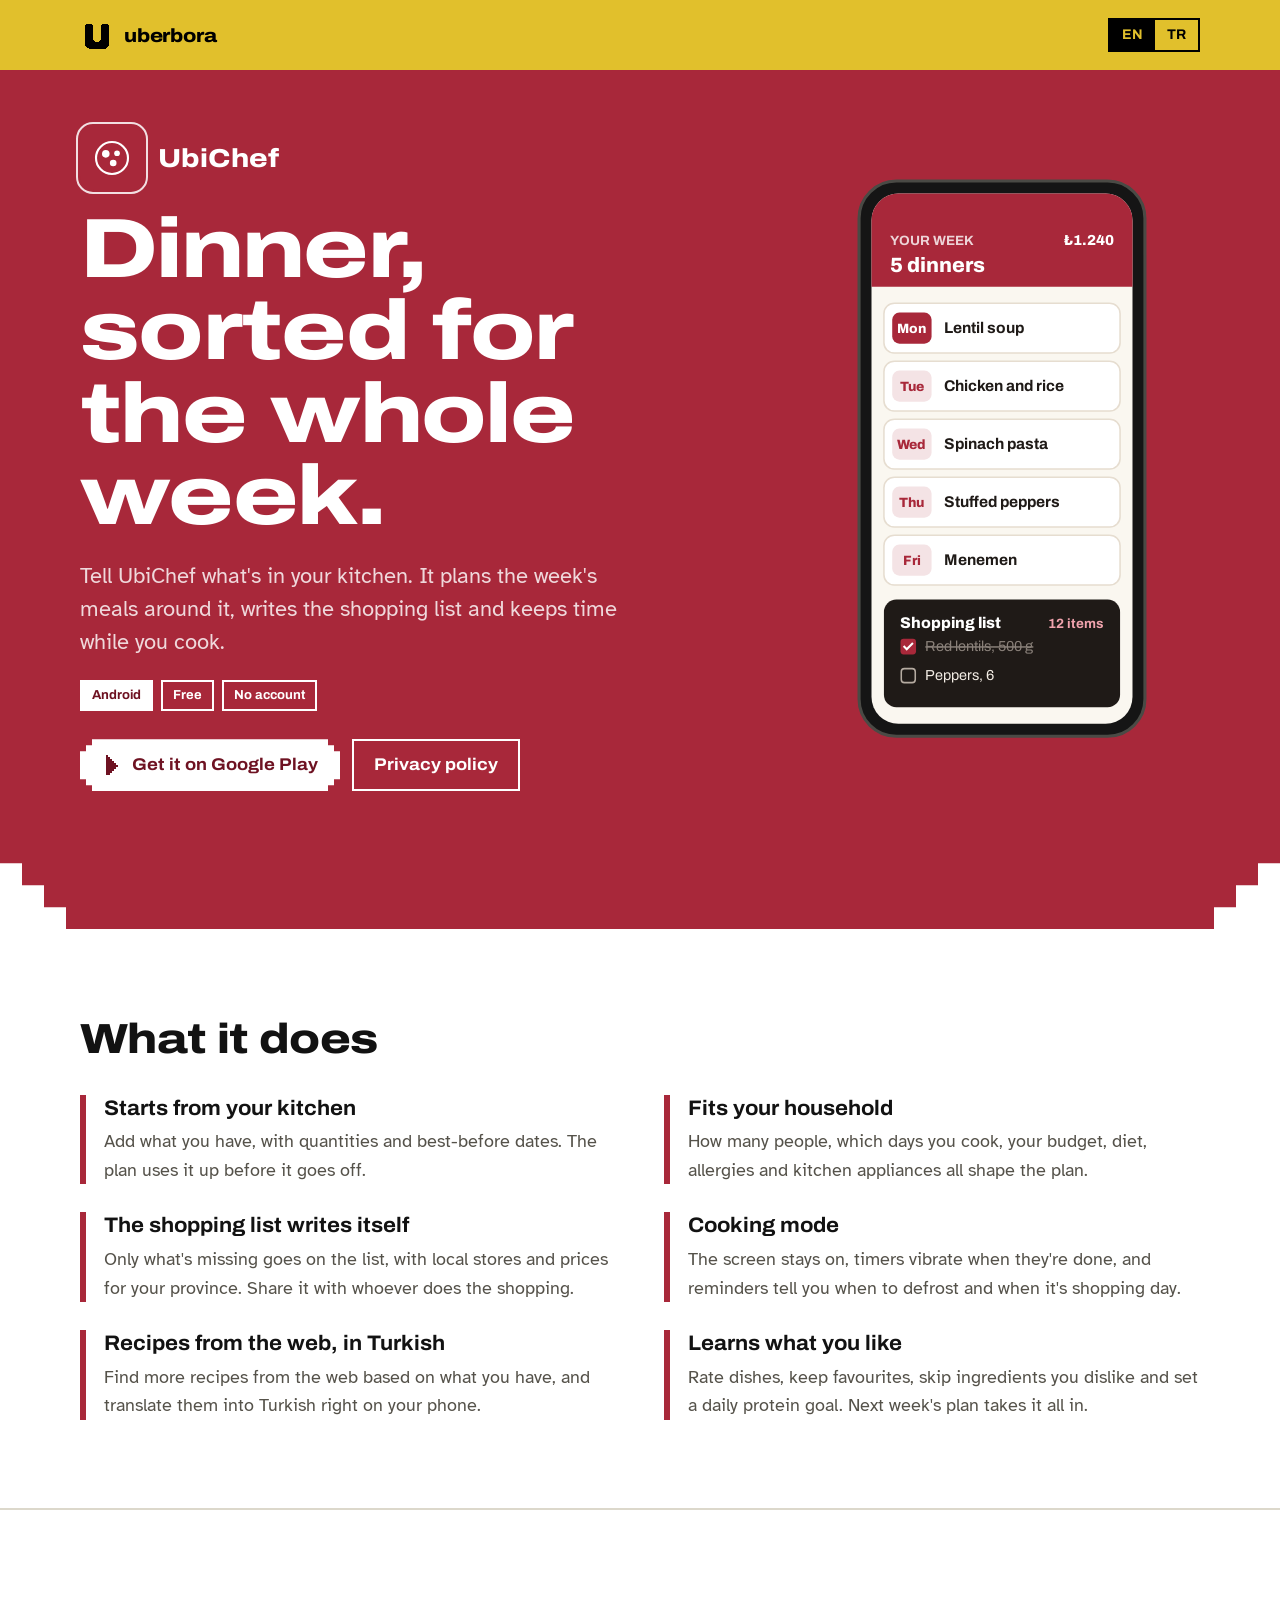
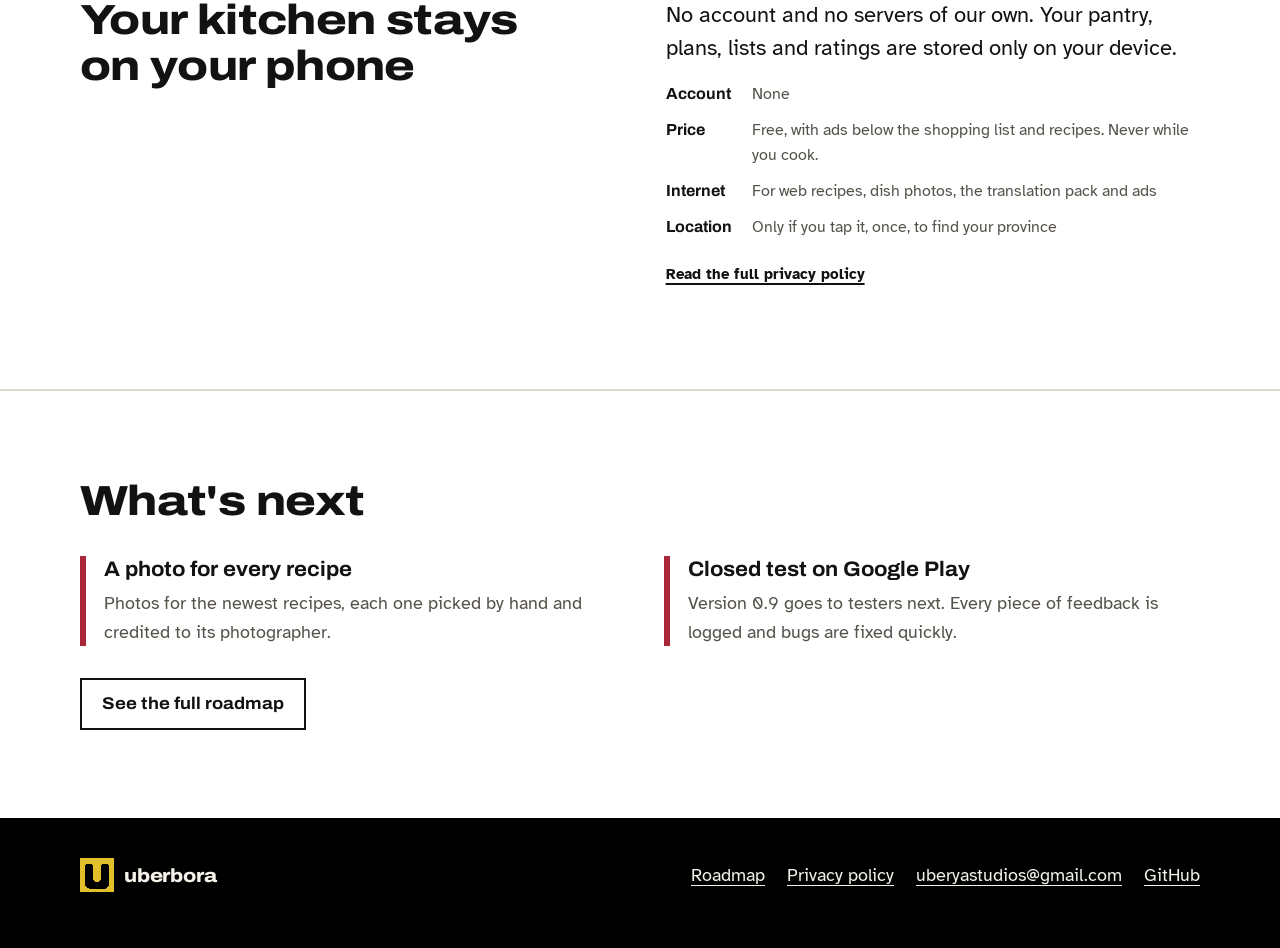
==== commit b5690b32: "Phone drawings: keep all text inside the screen in both languages - UbiChef: the weekly total moves " ====
--- a/ubichef/index.html
+++ b/ubichef/index.html
@@ -40,7 +40,7 @@
           <a class="btn quiet" href="privacy/"><span lang="en">Privacy policy</span><span lang="tr">Gizlilik politikası</span></a>
         </div>
       </div>
-      <figure aria-hidden="true"><svg viewBox="0 0 280 540" xmlns="http://www.w3.org/2000/svg" font-family="Archivo, Segoe UI, sans-serif"><rect x="2" y="2" width="276" height="536" rx="36" fill="#151515" stroke="#4A4A45" stroke-width="3"/><rect x="14" y="14" width="252" height="512" rx="26" fill="#faf7f0"/><rect x="112" y="24" width="56" height="8" rx="4" fill="#151515"/><path d="M14 40 a26 26 0 0 1 26 -26 h200 a26 26 0 0 1 26 26 v64 h-252z" fill="#a8283a"/><text x="32" y="64" fill="#fff" font-size="13" font-weight="700" opacity=".8"><tspan lang="en">YOUR WEEK</tspan><tspan lang="tr">HAFTAN</tspan></text><text x="32" y="88" fill="#fff" font-size="20" font-weight="800"><tspan lang="en">5 dinners, ₺1.240</tspan><tspan lang="tr">5 akşam yemeği, ₺1.240</tspan></text><rect x="26" y="120" width="228" height="48" rx="10" fill="#fff" stroke="#E6DDD0" stroke-width="1.5"/><rect x="34" y="129" width="38" height="30" rx="7" fill="#a8283a"/><text x="53" y="149" font-size="13" font-weight="800" text-anchor="middle" fill="#fff"><tspan lang="en">Mon</tspan><tspan lang="tr">Pzt</tspan></text><text x="84" y="149" font-size="15" font-weight="700" fill="#1f1a17"><tspan lang="en">Lentil soup</tspan><tspan lang="tr">Mercimek çorbası</tspan></text><rect x="26" y="176" width="228" height="48" rx="10" fill="#fff" stroke="#E6DDD0" stroke-width="1.5"/><rect x="34" y="185" width="38" height="30" rx="7" fill="#F4E3E5"/><text x="53" y="205" font-size="13" font-weight="800" text-anchor="middle" fill="#a8283a"><tspan lang="en">Tue</tspan><tspan lang="tr">Sal</tspan></text><text x="84" y="205" font-size="15" font-weight="700" fill="#1f1a17"><tspan lang="en">Chicken and rice</tspan><tspan lang="tr">Tavuklu pilav</tspan></text><rect x="26" y="232" width="228" height="48" rx="10" fill="#fff" stroke="#E6DDD0" stroke-width="1.5"/><rect x="34" y="241" width="38" height="30" rx="7" fill="#F4E3E5"/><text x="53" y="261" font-size="13" font-weight="800" text-anchor="middle" fill="#a8283a"><tspan lang="en">Wed</tspan><tspan lang="tr">Çar</tspan></text><text x="84" y="261" font-size="15" font-weight="700" fill="#1f1a17"><tspan lang="en">Spinach pasta</tspan><tspan lang="tr">Ispanaklı makarna</tspan></text><rect x="26" y="288" width="228" height="48" rx="10" fill="#fff" stroke="#E6DDD0" stroke-width="1.5"/><rect x="34" y="297" width="38" height="30" rx="7" fill="#F4E3E5"/><text x="53" y="317" font-size="13" font-weight="800" text-anchor="middle" fill="#a8283a"><tspan lang="en">Thu</tspan><tspan lang="tr">Per</tspan></text><text x="84" y="317" font-size="15" font-weight="700" fill="#1f1a17"><tspan lang="en">Stuffed peppers</tspan><tspan lang="tr">Biber dolması</tspan></text><rect x="26" y="344" width="228" height="48" rx="10" fill="#fff" stroke="#E6DDD0" stroke-width="1.5"/><rect x="34" y="353" width="38" height="30" rx="7" fill="#F4E3E5"/><text x="53" y="373" font-size="13" font-weight="800" text-anchor="middle" fill="#a8283a"><tspan lang="en">Fri</tspan><tspan lang="tr">Cum</tspan></text><text x="84" y="373" font-size="15" font-weight="700" fill="#1f1a17"><tspan lang="en">Menemen</tspan><tspan lang="tr">Menemen</tspan></text><rect x="26" y="406" width="228" height="104" rx="12" fill="#1f1a17"/><text x="42" y="434" fill="#fff" font-size="15" font-weight="800"><tspan lang="en">Shopping list</tspan><tspan lang="tr">Alışveriş listesi</tspan></text><text x="238" y="434" fill="#f0a3ad" font-size="13" font-weight="700" text-anchor="end"><tspan lang="en">12 items</tspan><tspan lang="tr">12 ürün</tspan></text><rect x="42" y="444" width="15" height="15" rx="3" fill="#a8283a"/><path d="M45 451 l3 3 l6 -6" stroke="#fff" stroke-width="2" fill="none"/><text x="66" y="456" fill="#8a817a" font-size="14" text-decoration="line-through"><tspan lang="en">Red lentils, 500 g</tspan><tspan lang="tr">Kırmızı mercimek, 500 g</tspan></text><rect x="42.75" y="472.75" width="13.5" height="13.5" rx="3" fill="none" stroke="#b5aba1" stroke-width="1.5"/><text x="66" y="484" fill="#f2ece4" font-size="14"><tspan lang="en">Peppers, 6</tspan><tspan lang="tr">Biber, 6 adet</tspan></text></svg></figure>
+      <figure aria-hidden="true"><svg viewBox="0 0 280 540" xmlns="http://www.w3.org/2000/svg" font-family="Archivo, Segoe UI, sans-serif"><rect x="2" y="2" width="276" height="536" rx="36" fill="#151515" stroke="#4A4A45" stroke-width="3"/><rect x="14" y="14" width="252" height="512" rx="26" fill="#faf7f0"/><rect x="112" y="24" width="56" height="8" rx="4" fill="#151515"/><path d="M14 40 a26 26 0 0 1 26 -26 h200 a26 26 0 0 1 26 26 v64 h-252z" fill="#a8283a"/><text x="32" y="64" fill="#fff" font-size="13" font-weight="700" opacity=".8"><tspan lang="en">YOUR WEEK</tspan><tspan lang="tr">HAFTAN</tspan></text><text x="248" y="64" fill="#fff" font-size="14" font-weight="800" text-anchor="end">₺1.240</text><text x="32" y="90" fill="#fff" font-size="20" font-weight="800"><tspan lang="en">5 dinners</tspan><tspan lang="tr">5 akşam yemeği</tspan></text><rect x="26" y="120" width="228" height="48" rx="10" fill="#fff" stroke="#E6DDD0" stroke-width="1.5"/><rect x="34" y="129" width="38" height="30" rx="7" fill="#a8283a"/><text x="53" y="149" font-size="13" font-weight="800" text-anchor="middle" fill="#fff"><tspan lang="en">Mon</tspan><tspan lang="tr">Pzt</tspan></text><text x="84" y="149" font-size="15" font-weight="700" fill="#1f1a17"><tspan lang="en">Lentil soup</tspan><tspan lang="tr">Mercimek çorbası</tspan></text><rect x="26" y="176" width="228" height="48" rx="10" fill="#fff" stroke="#E6DDD0" stroke-width="1.5"/><rect x="34" y="185" width="38" height="30" rx="7" fill="#F4E3E5"/><text x="53" y="205" font-size="13" font-weight="800" text-anchor="middle" fill="#a8283a"><tspan lang="en">Tue</tspan><tspan lang="tr">Sal</tspan></text><text x="84" y="205" font-size="15" font-weight="700" fill="#1f1a17"><tspan lang="en">Chicken and rice</tspan><tspan lang="tr">Tavuklu pilav</tspan></text><rect x="26" y="232" width="228" height="48" rx="10" fill="#fff" stroke="#E6DDD0" stroke-width="1.5"/><rect x="34" y="241" width="38" height="30" rx="7" fill="#F4E3E5"/><text x="53" y="261" font-size="13" font-weight="800" text-anchor="middle" fill="#a8283a"><tspan lang="en">Wed</tspan><tspan lang="tr">Çar</tspan></text><text x="84" y="261" font-size="15" font-weight="700" fill="#1f1a17"><tspan lang="en">Spinach pasta</tspan><tspan lang="tr">Ispanaklı makarna</tspan></text><rect x="26" y="288" width="228" height="48" rx="10" fill="#fff" stroke="#E6DDD0" stroke-width="1.5"/><rect x="34" y="297" width="38" height="30" rx="7" fill="#F4E3E5"/><text x="53" y="317" font-size="13" font-weight="800" text-anchor="middle" fill="#a8283a"><tspan lang="en">Thu</tspan><tspan lang="tr">Per</tspan></text><text x="84" y="317" font-size="15" font-weight="700" fill="#1f1a17"><tspan lang="en">Stuffed peppers</tspan><tspan lang="tr">Biber dolması</tspan></text><rect x="26" y="344" width="228" height="48" rx="10" fill="#fff" stroke="#E6DDD0" stroke-width="1.5"/><rect x="34" y="353" width="38" height="30" rx="7" fill="#F4E3E5"/><text x="53" y="373" font-size="13" font-weight="800" text-anchor="middle" fill="#a8283a"><tspan lang="en">Fri</tspan><tspan lang="tr">Cum</tspan></text><text x="84" y="373" font-size="15" font-weight="700" fill="#1f1a17"><tspan lang="en">Menemen</tspan><tspan lang="tr">Menemen</tspan></text><rect x="26" y="406" width="228" height="104" rx="12" fill="#1f1a17"/><text x="42" y="434" fill="#fff" font-size="15" font-weight="800"><tspan lang="en">Shopping list</tspan><tspan lang="tr">Alışveriş listesi</tspan></text><text x="238" y="434" fill="#f0a3ad" font-size="13" font-weight="700" text-anchor="end"><tspan lang="en">12 items</tspan><tspan lang="tr">12 ürün</tspan></text><rect x="42" y="444" width="15" height="15" rx="3" fill="#a8283a"/><path d="M45 451 l3 3 l6 -6" stroke="#fff" stroke-width="2" fill="none"/><text x="66" y="456" fill="#8a817a" font-size="14" text-decoration="line-through"><tspan lang="en">Red lentils, 500 g</tspan><tspan lang="tr">Kırmızı mercimek, 500 g</tspan></text><rect x="42.75" y="472.75" width="13.5" height="13.5" rx="3" fill="none" stroke="#b5aba1" stroke-width="1.5"/><text x="66" y="484" fill="#f2ece4" font-size="14"><tspan lang="en">Peppers, 6</tspan><tspan lang="tr">Biber, 6 adet</tspan></text></svg></figure>
     </div>
   </section>
 
--- a/assets/site.css
+++ b/assets/site.css
@@ -264,11 +264,12 @@
 .app-index a:hover { background: rgba(0,0,0,.12); box-shadow: inset 0 0 0 2px var(--black); }
 .app-index a:focus-visible { outline: 3px solid var(--black); outline-offset: 2px; }
 .app-index svg { width: 40px; height: 40px; grid-row: span 2; }
-.ix-name { font: 800 17px/1.1 var(--display); font-stretch: 110%; }
+.ix-name { font: 800 17px/1.1 var(--display); font-stretch: 110%; min-width: 0; overflow-wrap: anywhere; }
+.ix-what { min-width: 0; }
 .ix-what { font-size: 14px; line-height: 1.3; margin-top: 2px; }
 
 /* bands */
-.band { padding-top: clamp(56px, 8vw, 104px); color: #fff; scroll-margin-top: 0; }
+.band { padding-top: calc(clamp(52px, 7vw, 96px) + var(--u) * 3); color: #fff; scroll-margin-top: 0; }
 .band .wrap.band-grid { display: grid; grid-template-columns: minmax(0, 1fr) minmax(0, .8fr); gap: clamp(28px, 5vw, 80px); align-items: center; padding-bottom: clamp(48px, 7vw, 96px); }
 .band:nth-of-type(odd) .band-text { order: 0; }
 .band-ubireader .band-text { order: 2; }
@@ -374,7 +375,10 @@
 @media (max-width: 880px) {
   .featured, .install, .hero-split, .promise { grid-template-columns: 1fr; }
   .hero-split figure { width: min(250px, 80%); }
-  .app-index ul { grid-template-columns: repeat(2, minmax(0, 1fr)); }
+  .app-index ul { grid-template-columns: repeat(2, minmax(0, 1fr)); gap: 16px; }
+  .app-index a { grid-template-columns: 1fr; row-gap: 4px; align-content: start; padding: 16px; }
+  .app-index svg { grid-row: auto; margin-bottom: 8px; }
+  .ix-name { font-stretch: 100%; }
   .band .wrap.band-grid { grid-template-columns: 1fr; }
   .band-ubireader .band-text { order: 0; }
   .band-art.phone { width: min(260px, 76%); }
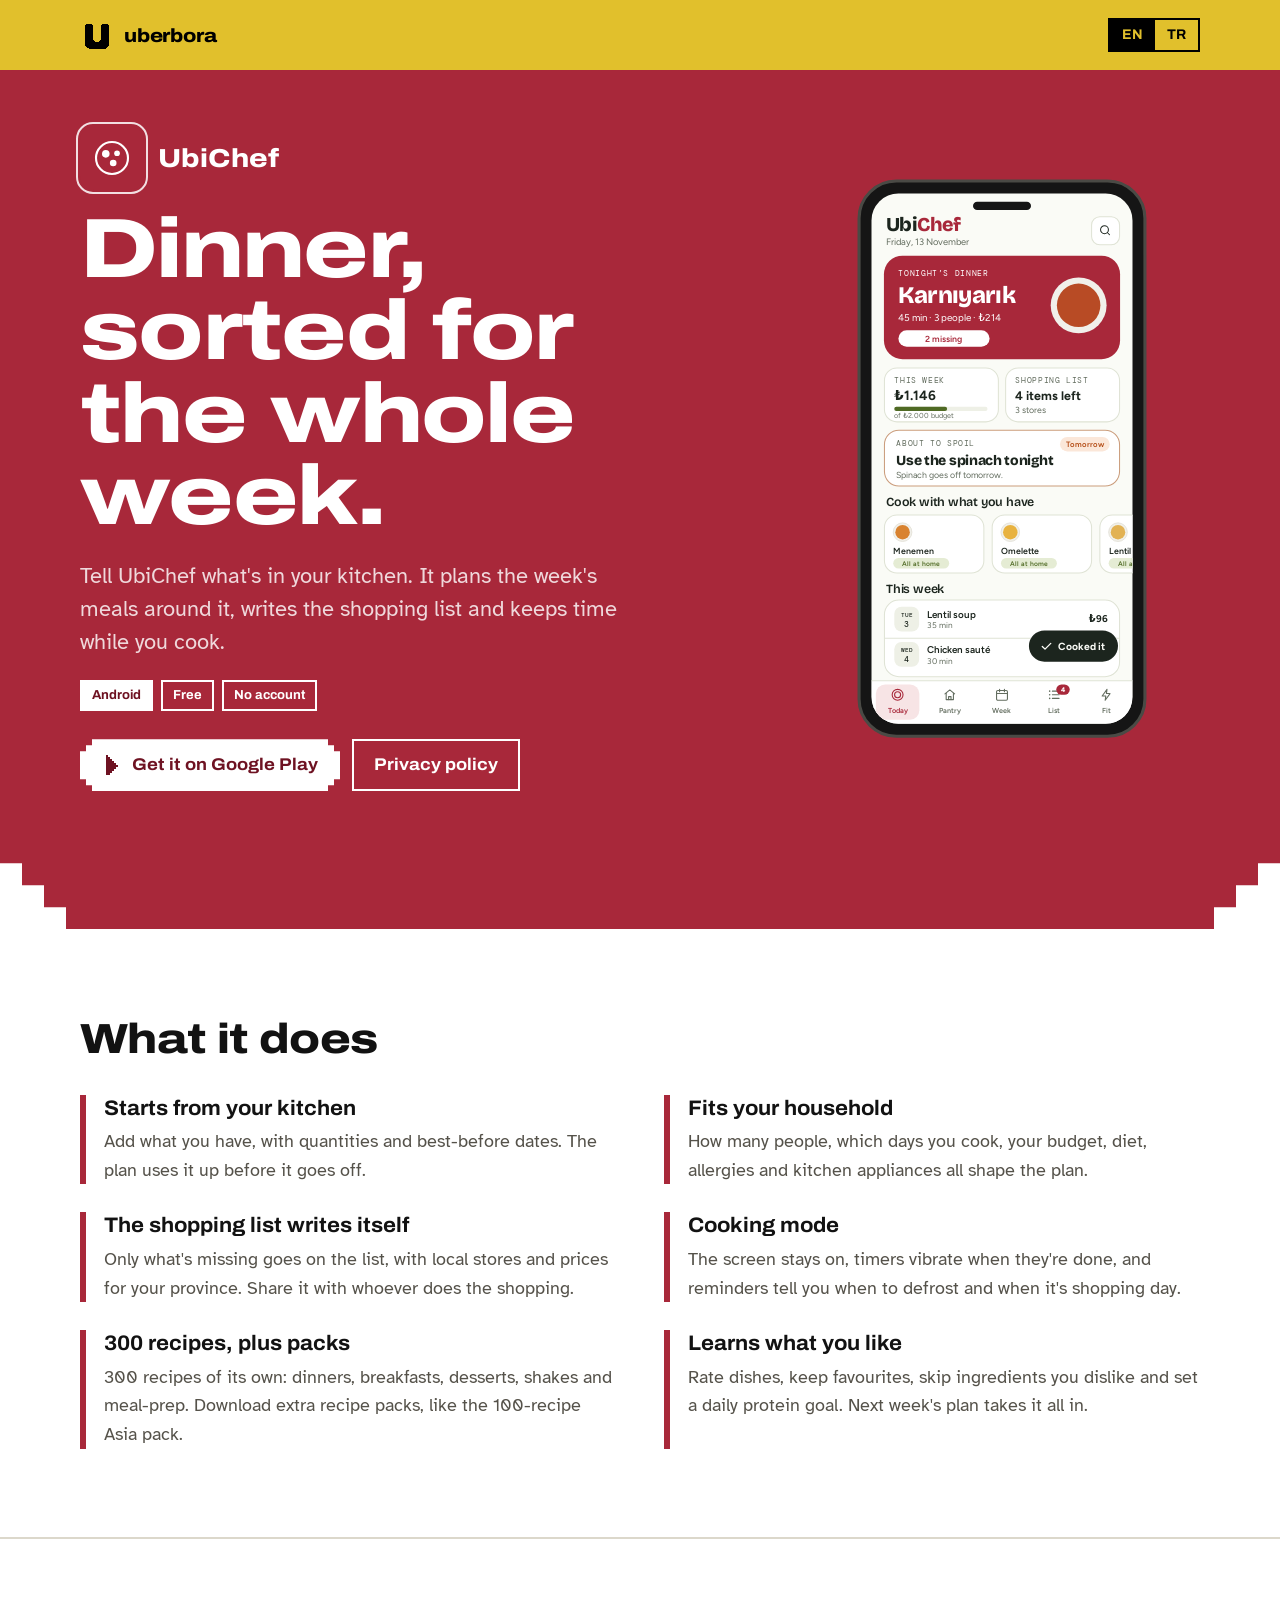
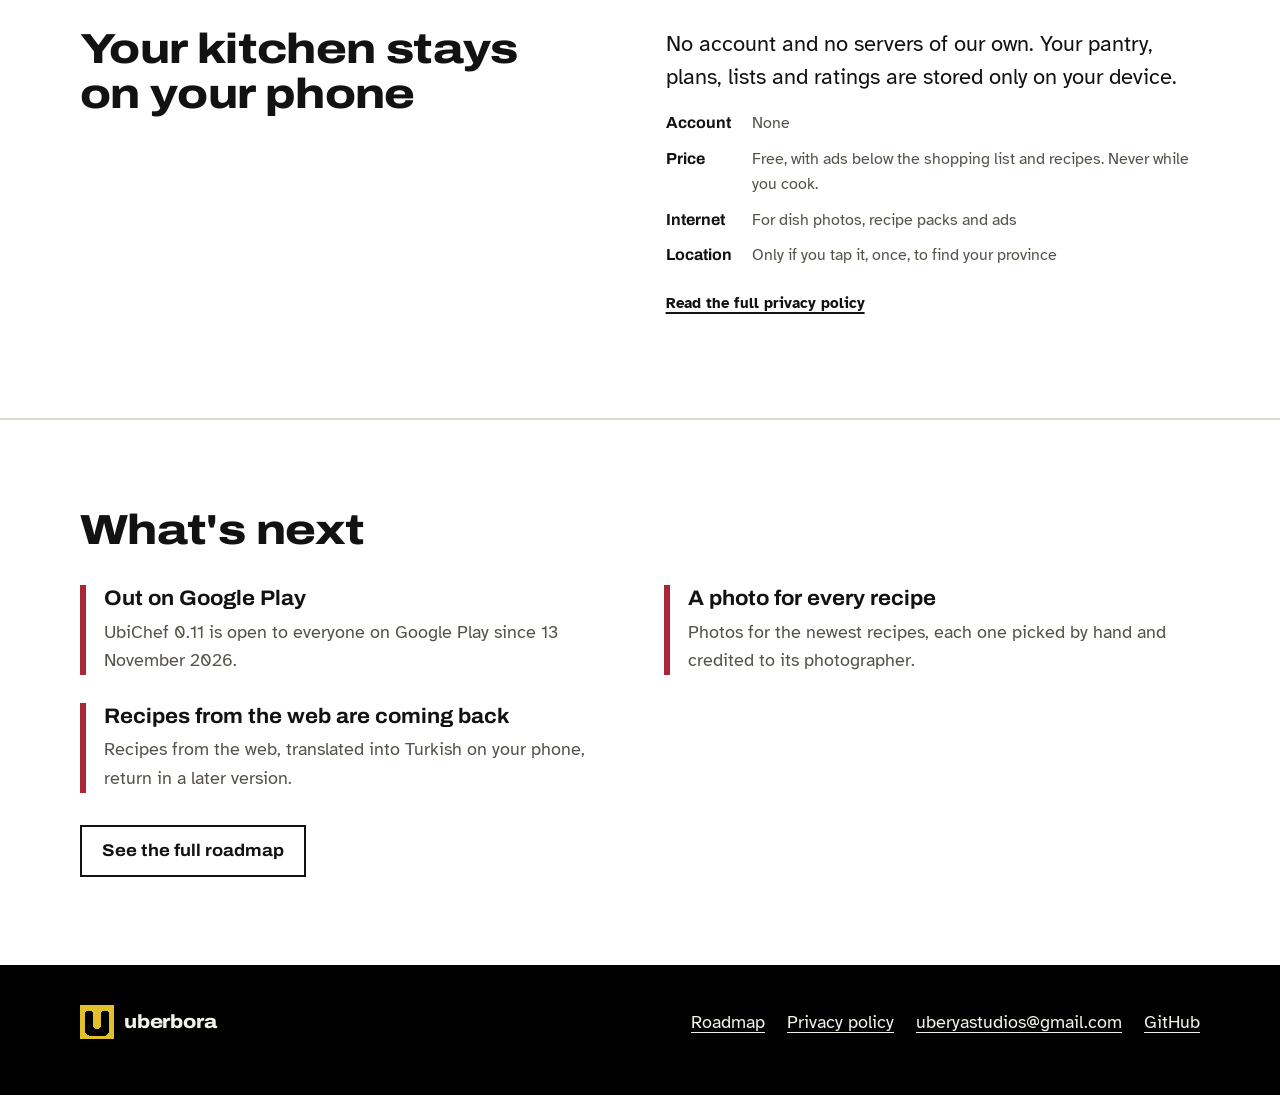
==== commit a6123e82: "UbiChef public launch on Google Play (0.11, build 75) - Product page: 300 built-in recipes and recip" ====
--- a/ubichef/index.html
+++ b/ubichef/index.html
@@ -15,6 +15,7 @@
 <link rel="preconnect" href="https://fonts.googleapis.com">
 <link rel="preconnect" href="https://fonts.gstatic.com" crossorigin>
 <link rel="stylesheet" href="https://fonts.googleapis.com/css2?family=Archivo:wdth,wght@100..125,400..900&family=Atkinson+Hyperlegible:ital,wght@0,400;0,700;1,400&display=swap">
+<link rel="stylesheet" href="https://fonts.googleapis.com/css2?family=Bricolage+Grotesque:opsz,wght@12..96,600;12..96,800&amp;family=DM+Mono:wght@400;500&amp;family=Figtree:wght@400;600;700&amp;display=swap">
 <link rel="stylesheet" href="../assets/site.css">
 <script src="../assets/site.js"></script>
 </head>
@@ -40,7 +41,7 @@
           <a class="btn quiet" href="privacy/"><span lang="en">Privacy policy</span><span lang="tr">Gizlilik politikası</span></a>
         </div>
       </div>
-      <figure aria-hidden="true"><svg viewBox="0 0 280 540" xmlns="http://www.w3.org/2000/svg" font-family="Archivo, Segoe UI, sans-serif"><rect x="2" y="2" width="276" height="536" rx="36" fill="#151515" stroke="#4A4A45" stroke-width="3"/><rect x="14" y="14" width="252" height="512" rx="26" fill="#faf7f0"/><rect x="112" y="24" width="56" height="8" rx="4" fill="#151515"/><path d="M14 40 a26 26 0 0 1 26 -26 h200 a26 26 0 0 1 26 26 v64 h-252z" fill="#a8283a"/><text x="32" y="64" fill="#fff" font-size="13" font-weight="700" opacity=".8"><tspan lang="en">YOUR WEEK</tspan><tspan lang="tr">HAFTAN</tspan></text><text x="248" y="64" fill="#fff" font-size="14" font-weight="800" text-anchor="end">₺1.240</text><text x="32" y="90" fill="#fff" font-size="20" font-weight="800"><tspan lang="en">5 dinners</tspan><tspan lang="tr">5 akşam yemeği</tspan></text><rect x="26" y="120" width="228" height="48" rx="10" fill="#fff" stroke="#E6DDD0" stroke-width="1.5"/><rect x="34" y="129" width="38" height="30" rx="7" fill="#a8283a"/><text x="53" y="149" font-size="13" font-weight="800" text-anchor="middle" fill="#fff"><tspan lang="en">Mon</tspan><tspan lang="tr">Pzt</tspan></text><text x="84" y="149" font-size="15" font-weight="700" fill="#1f1a17"><tspan lang="en">Lentil soup</tspan><tspan lang="tr">Mercimek çorbası</tspan></text><rect x="26" y="176" width="228" height="48" rx="10" fill="#fff" stroke="#E6DDD0" stroke-width="1.5"/><rect x="34" y="185" width="38" height="30" rx="7" fill="#F4E3E5"/><text x="53" y="205" font-size="13" font-weight="800" text-anchor="middle" fill="#a8283a"><tspan lang="en">Tue</tspan><tspan lang="tr">Sal</tspan></text><text x="84" y="205" font-size="15" font-weight="700" fill="#1f1a17"><tspan lang="en">Chicken and rice</tspan><tspan lang="tr">Tavuklu pilav</tspan></text><rect x="26" y="232" width="228" height="48" rx="10" fill="#fff" stroke="#E6DDD0" stroke-width="1.5"/><rect x="34" y="241" width="38" height="30" rx="7" fill="#F4E3E5"/><text x="53" y="261" font-size="13" font-weight="800" text-anchor="middle" fill="#a8283a"><tspan lang="en">Wed</tspan><tspan lang="tr">Çar</tspan></text><text x="84" y="261" font-size="15" font-weight="700" fill="#1f1a17"><tspan lang="en">Spinach pasta</tspan><tspan lang="tr">Ispanaklı makarna</tspan></text><rect x="26" y="288" width="228" height="48" rx="10" fill="#fff" stroke="#E6DDD0" stroke-width="1.5"/><rect x="34" y="297" width="38" height="30" rx="7" fill="#F4E3E5"/><text x="53" y="317" font-size="13" font-weight="800" text-anchor="middle" fill="#a8283a"><tspan lang="en">Thu</tspan><tspan lang="tr">Per</tspan></text><text x="84" y="317" font-size="15" font-weight="700" fill="#1f1a17"><tspan lang="en">Stuffed peppers</tspan><tspan lang="tr">Biber dolması</tspan></text><rect x="26" y="344" width="228" height="48" rx="10" fill="#fff" stroke="#E6DDD0" stroke-width="1.5"/><rect x="34" y="353" width="38" height="30" rx="7" fill="#F4E3E5"/><text x="53" y="373" font-size="13" font-weight="800" text-anchor="middle" fill="#a8283a"><tspan lang="en">Fri</tspan><tspan lang="tr">Cum</tspan></text><text x="84" y="373" font-size="15" font-weight="700" fill="#1f1a17"><tspan lang="en">Menemen</tspan><tspan lang="tr">Menemen</tspan></text><rect x="26" y="406" width="228" height="104" rx="12" fill="#1f1a17"/><text x="42" y="434" fill="#fff" font-size="15" font-weight="800"><tspan lang="en">Shopping list</tspan><tspan lang="tr">Alışveriş listesi</tspan></text><text x="238" y="434" fill="#f0a3ad" font-size="13" font-weight="700" text-anchor="end"><tspan lang="en">12 items</tspan><tspan lang="tr">12 ürün</tspan></text><rect x="42" y="444" width="15" height="15" rx="3" fill="#a8283a"/><path d="M45 451 l3 3 l6 -6" stroke="#fff" stroke-width="2" fill="none"/><text x="66" y="456" fill="#8a817a" font-size="14" text-decoration="line-through"><tspan lang="en">Red lentils, 500 g</tspan><tspan lang="tr">Kırmızı mercimek, 500 g</tspan></text><rect x="42.75" y="472.75" width="13.5" height="13.5" rx="3" fill="none" stroke="#b5aba1" stroke-width="1.5"/><text x="66" y="484" fill="#f2ece4" font-size="14"><tspan lang="en">Peppers, 6</tspan><tspan lang="tr">Biber, 6 adet</tspan></text></svg></figure>
+      <figure aria-hidden="true"><svg viewBox="0 0 280 540" xmlns="http://www.w3.org/2000/svg"><defs><clipPath id="uc-scr"><rect x="14" y="14" width="252" height="512" rx="26"/></clipPath></defs><rect x="2" y="2" width="276" height="536" rx="36" fill="#151515" stroke="#4A4A45" stroke-width="3"/><rect x="14" y="14" width="252" height="512" rx="26" fill="#FAFBF6"/><g clip-path="url(#uc-scr)"><text x="28" y="50" font-family="'Bricolage Grotesque','Figtree',sans-serif" font-size="19" font-weight="800" fill="#1C251E" text-anchor="start" letter-spacing="-0.5">Ubi<tspan fill="#A8283A">Chef</tspan></text><text x="28" y="64" font-family="'Figtree',system-ui,sans-serif" font-size="9" font-weight="400" fill="#636D5F" text-anchor="start"><tspan lang="en">Friday, 13 November</tspan><tspan lang="tr">Cuma, 13 Kasım</tspan></text><rect x="226.5" y="36.5" width="27" height="27" rx="8" fill="#FFFFFF" stroke="#DFE3D5"/><g transform="translate(233 43) scale(0.5416666666666666)" fill="none" stroke="#1C251E" stroke-width="1.8" stroke-linecap="round" stroke-linejoin="round"><circle cx="11" cy="11" r="7"/><path d="M20 20l-4-4"/></g><rect x="26" y="74" width="228" height="100" rx="18" fill="#A8283A"/><text x="40" y="94" font-family="'DM Mono',ui-monospace,monospace" font-size="7.5" font-weight="400" fill="#FFFFFF" text-anchor="start" letter-spacing="0.6"><tspan lang="en">TONIGHT&#8217;S DINNER</tspan><tspan lang="tr">BU AKŞAMIN YEMEĞİ</tspan></text><text x="40" y="120" font-family="'Bricolage Grotesque','Figtree',sans-serif" font-size="23" font-weight="800" fill="#FFFFFF" text-anchor="start" letter-spacing="-0.6">Karnıyarık</text><text x="40" y="137" font-family="'Figtree',system-ui,sans-serif" font-size="9.5" font-weight="400" fill="#FFFFFF" text-anchor="start"><tspan lang="en">45 min · 3 people · ₺214</tspan><tspan lang="tr">45 dk · 3 kişi · ₺214</tspan></text><rect x="40" y="146" width="88" height="16" rx="8" fill="#FFFFFF"/><text x="84" y="157.5" font-family="'Figtree',system-ui,sans-serif" font-size="8.5" font-weight="600" fill="#A8283A" text-anchor="middle"><tspan lang="en">2 missing</tspan><tspan lang="tr">2 malzeme eksik</tspan></text><circle cx="214" cy="122" r="27" fill="#F1F0EA"/><circle cx="214" cy="122" r="21" fill="#B84B25"/><rect x="26.5" y="182.5" width="110" height="52" rx="12" fill="#FFFFFF" stroke="#DFE3D5"/><rect x="143.5" y="182.5" width="110" height="52" rx="12" fill="#FFFFFF" stroke="#DFE3D5"/><text x="36" y="197" font-family="'DM Mono',ui-monospace,monospace" font-size="7.5" font-weight="400" fill="#636D5F" text-anchor="start" letter-spacing="0.6"><tspan lang="en">THIS WEEK</tspan><tspan lang="tr">BU HAFTA</tspan></text><text x="36" y="213" font-family="'Figtree',system-ui,sans-serif" font-size="13" font-weight="700" fill="#1C251E" text-anchor="start">₺1.146</text><rect x="36" y="220" width="90" height="4" rx="2" fill="#EEF0E6"/><rect x="36" y="220" width="51" height="4" rx="2" fill="#4F6A24"/><text x="36" y="230.5" font-family="'Figtree',system-ui,sans-serif" font-size="7" font-weight="400" fill="#636D5F" text-anchor="start"><tspan lang="en">of ₺2.000 budget</tspan><tspan lang="tr">₺2.000 bütçenin</tspan></text><text x="153" y="197" font-family="'DM Mono',ui-monospace,monospace" font-size="7.5" font-weight="400" fill="#636D5F" text-anchor="start" letter-spacing="0.6"><tspan lang="en">SHOPPING LIST</tspan><tspan lang="tr">ALIŞVERİŞ</tspan></text><text x="153" y="213" font-family="'Figtree',system-ui,sans-serif" font-size="12" font-weight="700" fill="#1C251E" text-anchor="start"><tspan lang="en">4 items left</tspan><tspan lang="tr">4 ürün kaldı</tspan></text><text x="153" y="226" font-family="'Figtree',system-ui,sans-serif" font-size="8.5" font-weight="400" fill="#636D5F" text-anchor="start"><tspan lang="en">3 stores</tspan><tspan lang="tr">3 market</tspan></text><rect x="26.5" y="242.5" width="227" height="54" rx="14" fill="#FFFFFF" stroke="#CB9D7C"/><text x="38" y="258" font-family="'DM Mono',ui-monospace,monospace" font-size="7.5" font-weight="400" fill="#636D5F" text-anchor="start" letter-spacing="0.6"><tspan lang="en">ABOUT TO SPOIL</tspan><tspan lang="tr">BOZULMAK ÜZERE</tspan></text><rect x="196" y="249" width="48" height="14" rx="7" fill="#FBE7D9"/><text x="220" y="259" font-family="'Figtree',system-ui,sans-serif" font-size="7.5" font-weight="600" fill="#B2470F" text-anchor="middle"><tspan lang="en">Tomorrow</tspan><tspan lang="tr">Yarın</tspan></text><text x="38" y="276" font-family="'Bricolage Grotesque','Figtree',sans-serif" font-size="13.5" font-weight="800" fill="#1C251E" text-anchor="start" letter-spacing="-0.3"><tspan lang="en">Use the spinach tonight</tspan><tspan lang="tr">Ispanağı bu akşam kullan</tspan></text><text x="38" y="289" font-family="'Figtree',system-ui,sans-serif" font-size="8.5" font-weight="400" fill="#636D5F" text-anchor="start"><tspan lang="en">Spinach goes off tomorrow.</tspan><tspan lang="tr">Ispanak yarın bozulur.</tspan></text><text x="28" y="316" font-family="'Bricolage Grotesque','Figtree',sans-serif" font-size="12" font-weight="600" fill="#1C251E" text-anchor="start" letter-spacing="-0.2"><tspan lang="en">Cook with what you have</tspan><tspan lang="tr">Evdekilerle hemen</tspan></text><rect x="26.5" y="324.5" width="96" height="56" rx="12" fill="#FFFFFF" stroke="#DFE3D5"/><circle cx="44" cy="341" r="9" fill="#F1F0EA" stroke="#E2E0D6" stroke-width=".8"/><circle cx="44" cy="341" r="7" fill="#D9822F"/><text x="35" y="362" font-family="'Figtree',system-ui,sans-serif" font-size="8.5" font-weight="600" fill="#1C251E" text-anchor="start"><tspan lang="en">Menemen</tspan><tspan lang="tr">Menemen</tspan></text><rect x="35" y="366" width="54" height="10" rx="5" fill="#E5ECD4"/><text x="62" y="373.5" font-family="'Figtree',system-ui,sans-serif" font-size="6.5" font-weight="600" fill="#4F6A24" text-anchor="middle"><tspan lang="en">All at home</tspan><tspan lang="tr">Hepsi evde</tspan></text><rect x="130.5" y="324.5" width="96" height="56" rx="12" fill="#FFFFFF" stroke="#DFE3D5"/><circle cx="148" cy="341" r="9" fill="#F1F0EA" stroke="#E2E0D6" stroke-width=".8"/><circle cx="148" cy="341" r="7" fill="#E8B23F"/><text x="139" y="362" font-family="'Figtree',system-ui,sans-serif" font-size="8.5" font-weight="600" fill="#1C251E" text-anchor="start"><tspan lang="en">Omelette</tspan><tspan lang="tr">Omlet</tspan></text><rect x="139" y="366" width="54" height="10" rx="5" fill="#E5ECD4"/><text x="166" y="373.5" font-family="'Figtree',system-ui,sans-serif" font-size="6.5" font-weight="600" fill="#4F6A24" text-anchor="middle"><tspan lang="en">All at home</tspan><tspan lang="tr">Hepsi evde</tspan></text><rect x="234.5" y="324.5" width="96" height="56" rx="12" fill="#FFFFFF" stroke="#DFE3D5"/><circle cx="252" cy="341" r="9" fill="#F1F0EA" stroke="#E2E0D6" stroke-width=".8"/><circle cx="252" cy="341" r="7" fill="#E2B254"/><text x="243" y="362" font-family="'Figtree',system-ui,sans-serif" font-size="8.5" font-weight="600" fill="#1C251E" text-anchor="start"><tspan lang="en">Lentil soup</tspan><tspan lang="tr">Mercimek</tspan></text><rect x="243" y="366" width="54" height="10" rx="5" fill="#E5ECD4"/><text x="270" y="373.5" font-family="'Figtree',system-ui,sans-serif" font-size="6.5" font-weight="600" fill="#4F6A24" text-anchor="middle"><tspan lang="en">All at home</tspan><tspan lang="tr">Hepsi evde</tspan></text><text x="28" y="400" font-family="'Bricolage Grotesque','Figtree',sans-serif" font-size="12" font-weight="600" fill="#1C251E" text-anchor="start" letter-spacing="-0.2"><tspan lang="en">This week</tspan><tspan lang="tr">Bu hafta</tspan></text><rect x="26.5" y="406.5" width="227" height="74" rx="14" fill="#FFFFFF" stroke="#DFE3D5"/><rect x="36" y="413" width="24" height="24" rx="7" fill="#EEF0E6"/><text x="48" y="423" font-family="'DM Mono',ui-monospace,monospace" font-size="6" font-weight="500" fill="#1C251E" text-anchor="middle"><tspan lang="en">TUE</tspan><tspan lang="tr">SAL</tspan></text><text x="48" y="432.5" font-family="'DM Mono',ui-monospace,monospace" font-size="8" font-weight="500" fill="#1C251E" text-anchor="middle">3</text><text x="68" y="424" font-family="'Figtree',system-ui,sans-serif" font-size="9.5" font-weight="600" fill="#1C251E" text-anchor="start"><tspan lang="en">Lentil soup</tspan><tspan lang="tr">Mercimek çorbası</tspan></text><text x="68" y="434" font-family="'Figtree',system-ui,sans-serif" font-size="8" font-weight="400" fill="#636D5F" text-anchor="start"><tspan lang="en">35 min</tspan><tspan lang="tr">35 dk</tspan></text><text x="242" y="428" font-family="'Figtree',system-ui,sans-serif" font-size="9.5" font-weight="700" fill="#1C251E" text-anchor="end">₺96</text><line x1="27" y1="443.5" x2="253" y2="443.5" stroke="#DFE3D5"/><rect x="36" y="447" width="24" height="24" rx="7" fill="#EEF0E6"/><text x="48" y="457" font-family="'DM Mono',ui-monospace,monospace" font-size="6" font-weight="500" fill="#1C251E" text-anchor="middle"><tspan lang="en">WED</tspan><tspan lang="tr">ÇAR</tspan></text><text x="48" y="466.5" font-family="'DM Mono',ui-monospace,monospace" font-size="8" font-weight="500" fill="#1C251E" text-anchor="middle">4</text><text x="68" y="458" font-family="'Figtree',system-ui,sans-serif" font-size="9.5" font-weight="600" fill="#1C251E" text-anchor="start"><tspan lang="en">Chicken sauté</tspan><tspan lang="tr">Tavuk sote</tspan></text><text x="68" y="468" font-family="'Figtree',system-ui,sans-serif" font-size="8" font-weight="400" fill="#636D5F" text-anchor="start"><tspan lang="en">30 min</tspan><tspan lang="tr">30 dk</tspan></text><text x="242" y="462" font-family="'Figtree',system-ui,sans-serif" font-size="9.5" font-weight="700" fill="#1C251E" text-anchor="end">₺188</text><rect x="166" y="436" width="86" height="30" rx="15" fill="#1C251E"/><g transform="translate(176 444) scale(0.5833333333333334)" fill="none" stroke="#FAFBF6" stroke-width="2.2" stroke-linecap="round" stroke-linejoin="round"><path d="M5 12.5l4.5 4.5L19 7.5"/></g><text x="194" y="455" font-family="'Figtree',system-ui,sans-serif" font-size="10" font-weight="700" fill="#FAFBF6" text-anchor="start"><tspan lang="en">Cooked it</tspan><tspan lang="tr">Pişirdim</tspan></text><rect x="14" y="484" width="252" height="42" fill="#FFFFFF"/><line x1="14" y1="484.5" x2="266" y2="484.5" stroke="#DFE3D5"/><rect x="18.2" y="488" width="42" height="34" rx="9" fill="#F7E4E5"/><g transform="translate(32.2 491) scale(0.5833333333333334)" fill="none" stroke="#A8283A" stroke-width="1.8" stroke-linecap="round" stroke-linejoin="round"><circle cx="12" cy="12" r="9"/><circle cx="12" cy="12" r="5"/></g><text x="39.2" y="516" font-family="'Figtree',system-ui,sans-serif" font-size="7" font-weight="600" fill="#A8283A" text-anchor="middle"><tspan lang="en">Today</tspan><tspan lang="tr">Bugün</tspan></text><g transform="translate(82.60000000000001 491) scale(0.5833333333333334)" fill="none" stroke="#636D5F" stroke-width="1.8" stroke-linecap="round" stroke-linejoin="round"><path d="M4 10.5L12 4l8 6.5"/><path d="M6 9.5V20h12V9.5"/><path d="M10 20v-5h4v5"/></g><text x="89.6" y="516" font-family="'Figtree',system-ui,sans-serif" font-size="7" font-weight="600" fill="#636D5F" text-anchor="middle"><tspan lang="en">Pantry</tspan><tspan lang="tr">Evim</tspan></text><g transform="translate(133.0 491) scale(0.5833333333333334)" fill="none" stroke="#636D5F" stroke-width="1.8" stroke-linecap="round" stroke-linejoin="round"><rect x="3" y="5" width="18" height="16" rx="2"/><path d="M3 10h18M8 3v4M16 3v4"/></g><text x="140.0" y="516" font-family="'Figtree',system-ui,sans-serif" font-size="7" font-weight="600" fill="#636D5F" text-anchor="middle"><tspan lang="en">Week</tspan><tspan lang="tr">Haftalık</tspan></text><g transform="translate(183.39999999999998 491) scale(0.5833333333333334)" fill="none" stroke="#636D5F" stroke-width="1.8" stroke-linecap="round" stroke-linejoin="round"><path d="M9 6h11M9 12h11M9 18h11"/><path d="M4.5 6h.01M4.5 12h.01M4.5 18h.01" stroke-width="2.6"/></g><text x="190.4" y="516" font-family="'Figtree',system-ui,sans-serif" font-size="7" font-weight="600" fill="#636D5F" text-anchor="middle"><tspan lang="en">List</tspan><tspan lang="tr">Liste</tspan></text><g transform="translate(233.79999999999998 491) scale(0.5833333333333334)" fill="none" stroke="#636D5F" stroke-width="1.8" stroke-linecap="round" stroke-linejoin="round"><path d="M13 3L5 14h6l-1 7 8-11h-6l1-7z"/></g><text x="240.8" y="516" font-family="'Figtree',system-ui,sans-serif" font-size="7" font-weight="600" fill="#636D5F" text-anchor="middle">Fit</text><rect x="192.4" y="488" width="13" height="10" rx="5" fill="#A8283A"/><text x="198.9" y="495.5" font-family="'Figtree',system-ui,sans-serif" font-size="6.5" font-weight="800" fill="#FFFFFF" text-anchor="middle">4</text></g><rect x="112" y="22" width="56" height="8" rx="4" fill="#151515"/></svg></figure>
     </div>
   </section>
 
@@ -65,8 +66,8 @@
           <dd lang="en">The screen stays on, timers vibrate when they're done, and reminders tell you when to defrost and when it's shopping day.</dd><dd lang="tr">Ekran açık kalır, süre dolunca titreşir; buzdan çıkarma ve alışveriş günü için hatırlatır.</dd>
         </div>
         <div>
-          <dt><span lang="en">Recipes from the web, in Turkish</span><span lang="tr">Web'den tarifler, Türkçe</span></dt>
-          <dd lang="en">Find more recipes from the web based on what you have, and translate them into Turkish right on your phone.</dd><dd lang="tr">Elindekilere göre web'den yeni tarifler bul ve onları doğrudan telefonunda Türkçeye çevir.</dd>
+          <dt><span lang="en">300 recipes, plus packs</span><span lang="tr">300 tarif, üstüne paketler</span></dt>
+          <dd lang="en">300 recipes of its own: dinners, breakfasts, desserts, shakes and meal-prep. Download extra recipe packs, like the 100-recipe Asia pack.</dd><dd lang="tr">Akşam yemeği, kahvaltı, tatlı, shake ve meal-prep: uygulamanın kendi 300 tarifi. 100 tariflik Asya paketi gibi ek tarif paketleri de indirebilirsin.</dd>
         </div>
         <div>
           <dt><span lang="en">Learns what you like</span><span lang="tr">Neyi sevdiğini öğrenir</span></dt>
@@ -89,7 +90,7 @@
           <dt><span lang="en">Price</span><span lang="tr">Fiyat</span></dt>
           <dd><span lang="en">Free, with ads below the shopping list and recipes. Never while you cook.</span><span lang="tr">Ücretsiz; reklamlar alışveriş listesinin ve tariflerin altında. Pişirirken asla.</span></dd>
           <dt><span lang="en">Internet</span><span lang="tr">İnternet</span></dt>
-          <dd><span lang="en">For web recipes, dish photos, the translation pack and ads</span><span lang="tr">Web tarifleri, yemek fotoğrafları, çeviri paketi ve reklamlar için</span></dd>
+          <dd><span lang="en">For dish photos, recipe packs and ads</span><span lang="tr">Yemek fotoğrafları, tarif paketleri ve reklamlar için</span></dd>
           <dt><span lang="en">Location</span><span lang="tr">Konum</span></dt>
           <dd><span lang="en">Only if you tap it, once, to find your province</span><span lang="tr">Yalnızca dokunursan, bir kez, ilini bulmak için</span></dd>
         </dl>
@@ -103,12 +104,16 @@
       <h2><span lang="en">What&#x27;s next</span><span lang="tr">Sırada ne var</span></h2>
       <dl class="features">
         <div>
+          <dt><span lang="en">Out on Google Play</span><span lang="tr">Google Play&#x27;de yayında</span></dt>
+          <dd lang="en">UbiChef 0.11 is open to everyone on Google Play since 13 November 2026.</dd><dd lang="tr">UbiChef 0.11, 13 Kasım 2026&#x27;dan beri Google Play&#x27;de herkese açık.</dd>
+        </div>
+        <div>
           <dt><span lang="en">A photo for every recipe</span><span lang="tr">Her tarife bir fotoğraf</span></dt>
           <dd lang="en">Photos for the newest recipes, each one picked by hand and credited to its photographer.</dd><dd lang="tr">En yeni tariflerin fotoğrafları; her biri elle seçilir ve fotoğrafçısı belirtilir.</dd>
         </div>
         <div>
-          <dt><span lang="en">Closed test on Google Play</span><span lang="tr">Google Play&#x27;de kapalı test</span></dt>
-          <dd lang="en">Version 0.9 goes to testers next. Every piece of feedback is logged and bugs are fixed quickly.</dd><dd lang="tr">Sırada 0.9 sürümünün test kullanıcılarına gitmesi var. Her geri bildirim kaydedilir, hatalar hızla düzeltilir.</dd>
+          <dt><span lang="en">Recipes from the web are coming back</span><span lang="tr">Web&#x27;den tarifler geri geliyor</span></dt>
+          <dd lang="en">Recipes from the web, translated into Turkish on your phone, return in a later version.</dd><dd lang="tr">Web&#x27;den tarifler, telefonunda Türkçeye çevrilerek, sonraki bir sürümde geri gelecek.</dd>
         </div>
       </dl>
       <div class="btnrow" style="margin-top:32px"><a class="btn quiet" href="roadmap/"><span lang="en">See the full roadmap</span><span lang="tr">Yol haritasının tamamı</span></a></div>
--- a/assets/site.css
+++ b/assets/site.css
@@ -316,16 +316,19 @@
 .app-ubichef    { --app: #A8283A; --app-ink: #6E1222; --accent: #A8283A; --tag: #fff; --tag-ink: #6E1222; }
 .app-ubireader  { --app: #1B4B73; --app-ink: #12324D; --accent: #C98516; --tag: #E9A23B; --tag-ink: #1B2A38; }
 .app-ubitracker { --app: #2E46D1; --app-ink: #1A2A8A; --accent: #2E46D1; --tag: #fff; --tag-ink: #1A2A8A; }
+.app-ubiassistant { --app: #17140E; --app-ink: #17140E; --accent: #8A6D00; --tag: #E1C02C; --tag-ink: #17140E; }
 @media (prefers-color-scheme: dark) {
   :root:not([data-theme="light"]) .app-ubiclipper { --accent: #A788FA; --app: #1D1636; }
   :root:not([data-theme="light"]) .app-ubichef { --accent: #F0A3AD; }
   :root:not([data-theme="light"]) .app-ubireader { --accent: #E9A23B; }
   :root:not([data-theme="light"]) .app-ubitracker { --accent: #8496FF; }
+  :root:not([data-theme="light"]) .app-ubiassistant { --accent: #E1C02C; }
 }
 :root[data-theme="dark"] .app-ubiclipper { --accent: #A788FA; --app: #1D1636; }
 :root[data-theme="dark"] .app-ubichef { --accent: #F0A3AD; }
 :root[data-theme="dark"] .app-ubireader { --accent: #E9A23B; }
 :root[data-theme="dark"] .app-ubitracker { --accent: #8496FF; }
+:root[data-theme="dark"] .app-ubiassistant { --accent: #E1C02C; }
 
 .app-page { --u: clamp(12px, 2.2vw, 22px); }
 .app-page .hero-app.on-dark { background: var(--app); color: #fff; }
@@ -370,6 +373,7 @@
 .pv-body th { font: 700 15px/1.3 var(--display); }
 .pv-body section.policy { scroll-margin-top: 16px; max-width: 46rem; }
 .app-ubiclipper .pv-body .label { background: var(--accent); color: #120A2A; }
+.app-ubiassistant .pv-body .label { background: var(--tag); color: var(--tag-ink); }
 
 /* ---------------------------------------------------------------- small screens */
 @media (max-width: 880px) {
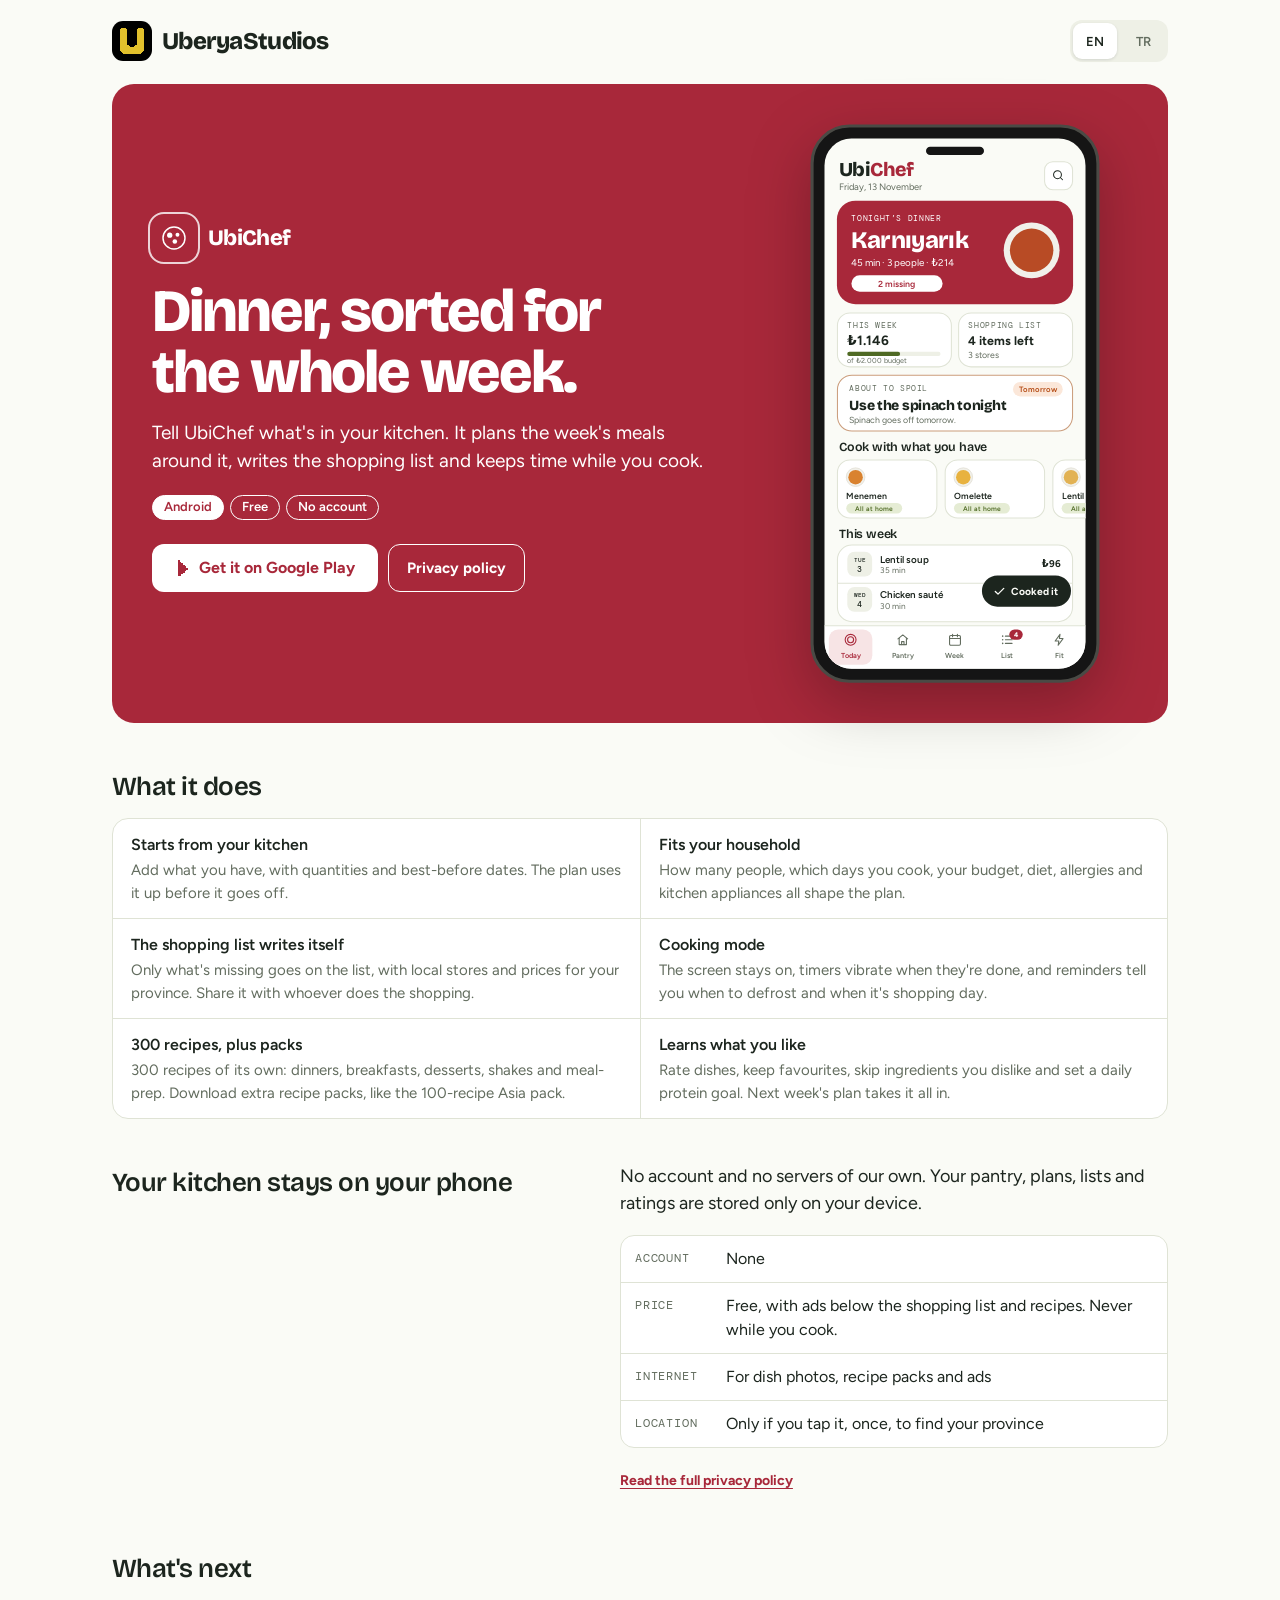
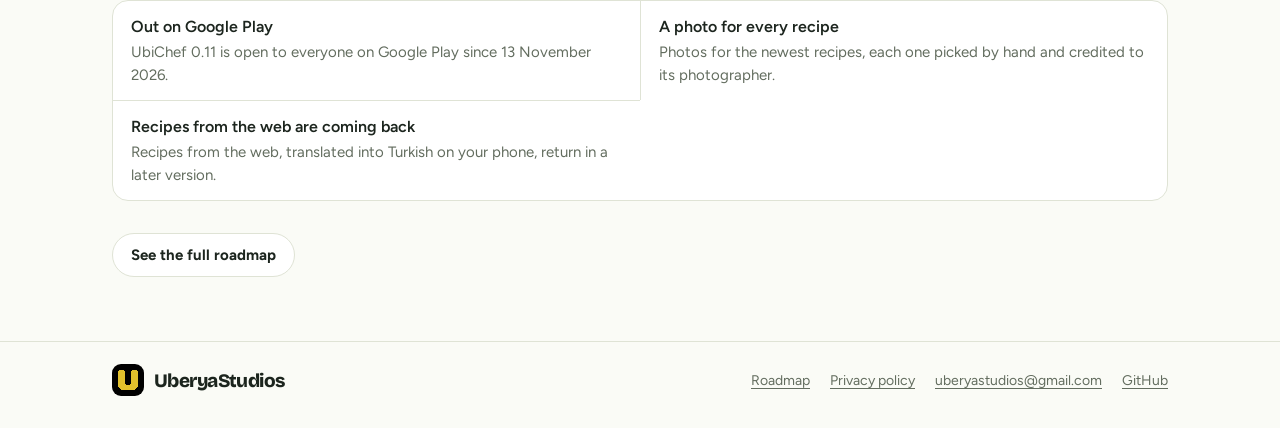
==== commit 0df8e8d1: "Rework the whole site on the Ubi design system, as UberyaStudios - New home page from the approved m" ====
--- a/ubichef/index.html
+++ b/ubichef/index.html
@@ -14,8 +14,7 @@
 <link rel="apple-touch-icon" href="../assets/uberbora.png">
 <link rel="preconnect" href="https://fonts.googleapis.com">
 <link rel="preconnect" href="https://fonts.gstatic.com" crossorigin>
-<link rel="stylesheet" href="https://fonts.googleapis.com/css2?family=Archivo:wdth,wght@100..125,400..900&family=Atkinson+Hyperlegible:ital,wght@0,400;0,700;1,400&display=swap">
-<link rel="stylesheet" href="https://fonts.googleapis.com/css2?family=Bricolage+Grotesque:opsz,wght@12..96,600;12..96,800&amp;family=DM+Mono:wght@400;500&amp;family=Figtree:wght@400;600;700&amp;display=swap">
+<link rel="stylesheet" href="https://fonts.googleapis.com/css2?family=Bricolage+Grotesque:opsz,wght@12..96,600;12..96,800&amp;family=DM+Mono:wght@400;500&amp;family=Figtree:wght@400;500;600;700&amp;display=swap">
 <link rel="stylesheet" href="../assets/site.css">
 <script src="../assets/site.js"></script>
 </head>
@@ -23,7 +22,7 @@
 
 <header class="on-sun">
   <div class="wrap topbar">
-    <a class="brand" href="../"><svg viewBox="0 0 32 32" shape-rendering="crispEdges" aria-hidden="true"><rect width="32" height="32" fill="#E1C02C"/><path d="M6 6h5v1h-5zM21 6h5v1h-5zM5 7h7v14h-7zM20 7h7v14h-7zM5 21h8v1h-8zM19 21h8v1h-8zM5 22h9v1h-9zM18 22h9v1h-9zM5 23h22v3h-22zM6 26h20v1h-20zM7 27h18v1h-18zM8 28h16v1h-16z"/></svg>uberbora</a>
+    <a class="brand" href="../"><span class="umark"><svg viewBox="5 6 22 23" shape-rendering="crispEdges" aria-hidden="true"><path fill="#E1C02C" d="M6 6h5v1h-5zM21 6h5v1h-5zM5 7h7v14h-7zM20 7h7v14h-7zM5 21h8v1h-8zM19 21h8v1h-8zM5 22h9v1h-9zM18 22h9v1h-9zM5 23h22v3h-22zM6 26h20v1h-20zM7 27h18v1h-18zM8 28h16v1h-16z"/></svg></span><span class="wordmark">Uberya<b>Studios</b></span></a>
     <div class="langswitch" role="group" aria-label="Language / Dil"><button type="button" data-set="en" aria-pressed="true">EN</button><button type="button" data-set="tr" aria-pressed="false">TR</button></div>
   </div>
 </header>
@@ -122,9 +121,9 @@
   <!-- roadmap:end -->
 </main>
 
-<footer class="site on-dark">
+<footer class="site">
   <div class="wrap row">
-    <a class="brand" href="../"><svg viewBox="0 0 32 32" shape-rendering="crispEdges" aria-hidden="true"><rect width="32" height="32" fill="#E1C02C"/><path d="M6 6h5v1h-5zM21 6h5v1h-5zM5 7h7v14h-7zM20 7h7v14h-7zM5 21h8v1h-8zM19 21h8v1h-8zM5 22h9v1h-9zM18 22h9v1h-9zM5 23h22v3h-22zM6 26h20v1h-20zM7 27h18v1h-18zM8 28h16v1h-16z"/></svg>uberbora</a>
+    <a class="brand" href="../"><span class="umark"><svg viewBox="5 6 22 23" shape-rendering="crispEdges" aria-hidden="true"><path fill="#E1C02C" d="M6 6h5v1h-5zM21 6h5v1h-5zM5 7h7v14h-7zM20 7h7v14h-7zM5 21h8v1h-8zM19 21h8v1h-8zM5 22h9v1h-9zM18 22h9v1h-9zM5 23h22v3h-22zM6 26h20v1h-20zM7 27h18v1h-18zM8 28h16v1h-16z"/></svg></span><span class="wordmark">Uberya<b>Studios</b></span></a>
     <nav aria-label="UbiChef">
       <a href="roadmap/"><span lang="en">Roadmap</span><span lang="tr">Yol haritası</span></a>
       <a href="privacy/"><span lang="en">Privacy policy</span><span lang="tr">Gizlilik politikası</span></a>
--- a/assets/site.css
+++ b/assets/site.css
@@ -1,409 +1,334 @@
-/* uberbora: shared look for the home page and the UbiClipper pages.
-   Brand = the logo: sun yellow + solid black, drawn on a pixel grid.
-   The one loud device is the stepped "pixel corner" (.px), taken from the
-   stepped curve of the U. Everything else stays flat and quiet. */
-
+/* UberyaStudios (uberbora.github.io) on the Ubi design system.
+   Calm, number-first, one accent per app: white cards with 1px lines, rounded
+   corners that grow with the element, Bricolage Grotesque for titles and big
+   numbers, Figtree for text, DM Mono for small uppercase labels.
+   Colours follow the visitor's light or dark setting. */
+
+/* ---------------------------------------------------------------- colour scopes
+   Components only use the role variables (--bg, --surface, --accent …).
+   App values are the Ubi system's own tokens; the site scope uses the logo's
+   black and yellow, and UbiClipper's purple is checked at 4.5:1 or more. */
+:root, .home, .app-ubiassistant {
+  --bg:#F1F1EC; --surface:#FFFFFF; --surface2:#E5E5DF; --line:#DADAD2; --ink:#151513; --muted:#5C5D57;
+  --accent:#000000; --accent-ink:#E1C02C; --accent-soft:#EFE7C2; --link:#151513;
+  --gain:#12804f; --gain-bg:#ddf2e7; --warn:#9a5b00; --warn-bg:#fbebd2; --loss:#c23a32; --loss-bg:#fbe3e1;
+}
+.tracker, .app-ubitracker {
+  --bg:#eceff3; --surface:#ffffff; --surface2:#e2e6ee; --line:#d6dbe4; --ink:#121726; --muted:#5a6275;
+  --accent:#2e46d1; --accent-ink:#ffffff; --accent-soft:#dfe4fb; --link:#2e46d1;
+  --gain:#12804f; --gain-bg:#ddf2e7; --warn:#9a5b00; --warn-bg:#fbebd2; --loss:#c23a32; --loss-bg:#fbe3e1;
+}
+.chef, .app-ubichef {
+  --bg:#FAFBF6; --surface:#FFFFFF; --surface2:#EEF0E6; --line:#DFE3D5; --ink:#1C251E; --muted:#636D5F;
+  --accent:#A8283A; --accent-ink:#FFFFFF; --accent-soft:#F7E4E5; --link:#A8283A;
+  --gain:#4F6A24; --gain-bg:#E5ECD4; --warn:#8A5E00; --warn-bg:#F6EBD0; --loss:#B2470F; --loss-bg:#FBE7D9;
+  --plate:#F1F0EA; --plate-rim:#E2E0D6;
+}
+.reader, .app-ubireader {
+  --bg:#EEF3F2; --surface:#FFFFFF; --surface2:#E1EAE8; --line:#D3DEDB; --ink:#10201F; --muted:#56676A;
+  --accent:#0E6B65; --accent-ink:#FFFFFF; --accent-soft:#D9EEEA; --link:#0E6B65;
+  --gain:#1C7442; --gain-bg:#DDF1E4; --warn:#8A5300; --warn-bg:#FAEBD3; --loss:#B3332C; --loss-bg:#FBE3E0;
+}
+.clipper, .app-ubiclipper {
+  --bg:#F0EEF5; --surface:#FFFFFF; --surface2:#E7E4F0; --line:#DAD6E6; --ink:#151224; --muted:#5E5A70;
+  --accent:#6B3FD6; --accent-ink:#FFFFFF; --accent-soft:#ECE6FB; --link:#6B3FD6;
+  --gain:#12804f; --gain-bg:#ddf2e7; --warn:#9a5b00; --warn-bg:#fbebd2; --loss:#c23a32; --loss-bg:#fbe3e1;
+}
+@media (prefers-color-scheme: dark) {
+  :root, .home, .app-ubiassistant {
+    --bg:#10100E; --surface:#1A1A17; --surface2:#24241F; --line:#2E2E28; --ink:#EDEDE6; --muted:#A3A39A;
+    --accent:#E1C02C; --accent-ink:#000000; --accent-soft:#3A3415; --link:#E1C02C;
+    --gain:#4cc48a; --gain-bg:#14301f; --warn:#f2b35b; --warn-bg:#3a2a12; --loss:#ff7c72; --loss-bg:#3a1b19;
+  }
+  .tracker, .app-ubitracker {
+    --bg:#0d1018; --surface:#161a25; --surface2:#20263a; --line:#272d41; --ink:#e8ebf4; --muted:#98a0b5;
+    --accent:#8496ff; --accent-ink:#0d1018; --accent-soft:#232b52; --link:#8496ff;
+    --gain:#4cc48a; --gain-bg:#14301f; --warn:#f2b35b; --warn-bg:#3a2a12; --loss:#ff7c72; --loss-bg:#3a1b19;
+  }
+  .chef, .app-ubichef {
+    --bg:#161A16; --surface:#1F241F; --surface2:#272D27; --line:#30372F; --ink:#ECEFE5; --muted:#A0A895;
+    --accent:#E35E6F; --accent-ink:#1B0A0D; --accent-soft:#321A1E; --link:#E35E6F;
+    --gain:#A9C772; --gain-bg:#28331C; --warn:#E6B552; --warn-bg:#372E1C; --loss:#F2955E; --loss-bg:#3A2416;
+    --plate:#2B302A; --plate-rim:#3A4038;
+  }
+  .reader, .app-ubireader {
+    --bg:#0C1514; --surface:#142120; --surface2:#1C2C2A; --line:#253836; --ink:#E4EFEC; --muted:#93A8A4;
+    --accent:#4FC7BA; --accent-ink:#06201D; --accent-soft:#163A36; --link:#4FC7BA;
+    --gain:#5CC98A; --gain-bg:#12301F; --warn:#F0B45A; --warn-bg:#36290F; --loss:#FF8077; --loss-bg:#3A1B19;
+  }
+  .clipper, .app-ubiclipper {
+    --bg:#100E18; --surface:#1A1726; --surface2:#221E33; --line:#2C2740; --ink:#ECE9F7; --muted:#A39DB8;
+    --accent:#A98BFF; --accent-ink:#0F0B1E; --accent-soft:#2A2245; --link:#A98BFF;
+    --gain:#4cc48a; --gain-bg:#14301f; --warn:#f2b35b; --warn-bg:#3a2a12; --loss:#ff7c72; --loss-bg:#3a1b19;
+  }
+}
+
+/* ---------------------------------------------------------------- base */
 :root {
-  --sun: #E1C02C;
-  --sun-deep: #C9A81A;
-  --black: #000;
-  --paper: #FFFFFF;
-  --surface: #F6F4EC;
-  --text: #121212;
-  --muted: #55524A;
-  --line: #DCD8CB;
-  --clip: #7C4DEB;        /* UbiClipper's own colour (its app icon) */
-  --clip-soft: #EDE6FD;
-  --feature: #000;
-  --display: "Archivo", "Segoe UI", system-ui, sans-serif;
-  --body: "Atkinson Hyperlegible", "Segoe UI", system-ui, sans-serif;
-  --step: 6px;            /* one "pixel" of the stepped corners */
-  color-scheme: light;
-}
-@media (prefers-color-scheme: dark) {
-  :root:not([data-theme="light"]) {
-    --paper: #000; --surface: #151515; --text: #F3F1E8; --muted: #ABA797; --line: #2E2E2B;
-    --clip: #A788FA; --clip-soft: #221A38; --feature: #151515; color-scheme: dark;
-  }
-}
-:root[data-theme="dark"] {
-  --paper: #000; --surface: #151515; --text: #F3F1E8; --muted: #ABA797; --line: #2E2E2B;
-  --clip: #A788FA; --clip-soft: #221A38; --feature: #151515; color-scheme: dark;
-}
-
+  --f-display:'Bricolage Grotesque','Figtree',system-ui,sans-serif;
+  --f-body:'Figtree',system-ui,-apple-system,'Segoe UI',Roboto,sans-serif;
+  --f-mono:'DM Mono',ui-monospace,SFMono-Regular,Menlo,monospace;
+  color-scheme: light dark;
+}
 *, *::before, *::after { box-sizing: border-box; }
 html { -webkit-text-size-adjust: 100%; }
 body {
-  margin: 0; background: var(--paper); color: var(--text);
-  font: 18px/1.6 var(--body);
-}
+  margin: 0; background: var(--bg); color: var(--ink);
+  font: 400 16px/1.5 var(--f-body); -webkit-font-smoothing: antialiased;
+}
+html[data-lang="en"] [lang="tr"], html[data-lang="tr"] [lang="en"] { display: none !important; }
 img, svg { display: block; max-width: 100%; }
-a { color: inherit; }
-:focus-visible { outline: 3px solid var(--clip); outline-offset: 3px; }
-
-/* ---------------------------------------------------------------- language */
-html[data-lang="en"] [lang="tr"]:not(html),
-html[data-lang="tr"] [lang="en"]:not(html) { display: none !important; }
-
-/* ---------------------------------------------------------------- layout */
-.wrap { width: min(70rem, 100% - 32px); margin-inline: auto; }
-.narrow { max-width: 40rem; }
-
-/* stepped corners, two pixels deep */
-.px {
-  --s: var(--step);
-  clip-path: polygon(
-    0 calc(var(--s) * 2), var(--s) calc(var(--s) * 2), var(--s) var(--s), calc(var(--s) * 2) var(--s), calc(var(--s) * 2) 0,
-    calc(100% - var(--s) * 2) 0, calc(100% - var(--s) * 2) var(--s), calc(100% - var(--s)) var(--s), calc(100% - var(--s)) calc(var(--s) * 2), 100% calc(var(--s) * 2),
-    100% calc(100% - var(--s) * 2), calc(100% - var(--s)) calc(100% - var(--s) * 2), calc(100% - var(--s)) calc(100% - var(--s)), calc(100% - var(--s) * 2) calc(100% - var(--s)), calc(100% - var(--s) * 2) 100%,
-    calc(var(--s) * 2) 100%, calc(var(--s) * 2) calc(100% - var(--s)), var(--s) calc(100% - var(--s)), var(--s) calc(100% - var(--s) * 2), 0 calc(100% - var(--s) * 2));
-}
+a { color: var(--link); text-underline-offset: 3px; }
+a:focus-visible, button:focus-visible { outline: 2px solid var(--accent); outline-offset: 2px; border-radius: 6px; }
+h1, h2, h3 { font-family: var(--f-display); margin: 0; text-wrap: balance; }
+p { margin: 0 0 1em; }
+.muted { color: var(--muted); }
+.small { font-size: 14px; }
+kbd { font: 500 13px var(--f-mono); background: var(--surface2); border-radius: 6px; padding: 1px 6px; color: var(--ink); }
+.wrap { width: 100%; max-width: 1120px; margin: 0 auto; padding: 0 32px; }
+@media (max-width: 760px) { .wrap { padding: 0 16px; } }
 
 /* ---------------------------------------------------------------- top bar */
-.topbar { display: flex; align-items: center; justify-content: space-between; gap: 16px; padding-block: 18px; }
-.brand { display: inline-flex; align-items: center; gap: 10px; text-decoration: none; font: 800 19px/1 var(--display); font-stretch: 112%; letter-spacing: -.01em; }
-.brand svg { width: 34px; height: 34px; }
-.langswitch { display: inline-flex; border: 2px solid currentColor; }
+header.on-sun { background: none; color: var(--ink); }
+.topbar { display: flex; align-items: center; justify-content: space-between; gap: 12px; flex-wrap: wrap; padding-block: 20px 22px; }
+.brand { display: inline-flex; align-items: center; gap: 10px; text-decoration: none; color: var(--ink); }
+.umark { width: 40px; height: 40px; border-radius: 11px; background: #000; display: grid; place-items: center; flex: none; }
+.umark svg { width: 26px; height: 26px; }
+@media (prefers-color-scheme: dark) { .umark { box-shadow: inset 0 0 0 1px #3A3A33; } }
+.wordmark { font: 800 24px/1 var(--f-display); letter-spacing: -.03em; }
+.wordmark b { color: var(--accent); font-weight: 800; }
+.app-page .wordmark b { color: inherit; }
+.langswitch { display: flex; gap: 4px; background: var(--surface2); border-radius: 12px; padding: 3px; }
 .langswitch button {
-  font: 700 14px/1 var(--display); padding: 8px 12px; border: 0; background: transparent;
-  color: inherit; cursor: pointer;
-}
-.langswitch button[aria-pressed="true"] { background: var(--black); color: var(--sun); }
-.on-sun .langswitch button[aria-pressed="true"] { background: var(--black); color: var(--sun); }
-.on-dark .langswitch button[aria-pressed="true"] { background: var(--sun); color: var(--black); }
-
-/* ---------------------------------------------------------------- bands */
-.on-sun { background: var(--sun); color: var(--black); }
-.on-dark { background: var(--black); color: #F3F1E8; }
-.on-dark :focus-visible { outline-color: var(--sun); }
-
-/* ---------------------------------------------------------------- type */
-h1, h2, h3 { font-family: var(--display); line-height: 1.08; text-wrap: balance; margin: 0; }
-h1 { font-weight: 800; font-stretch: 125%; letter-spacing: -.02em; }
-h2 { font-weight: 800; font-stretch: 118%; font-size: clamp(28px, 4.2vw, 42px); letter-spacing: -.015em; }
-h3 { font-weight: 700; font-stretch: 105%; font-size: 21px; }
-p { margin: 0 0 1em; }
-.lede { font-size: clamp(19px, 2.2vw, 22px); line-height: 1.5; max-width: 36rem; }
-.muted { color: var(--muted); }
-.on-dark .muted { color: #B9B5A6; }
-.small { font-size: 15px; }
+  border: 0; background: none; border-radius: 9px; padding: 7px 12px; min-height: 36px; min-width: 44px;
+  font: 600 13px var(--f-body); color: var(--muted); cursor: pointer;
+}
+.langswitch button[aria-pressed="true"] { background: var(--surface); color: var(--ink); box-shadow: 0 1px 3px rgba(10,14,30,.12); }
 
 /* ---------------------------------------------------------------- buttons */
+.btnrow { display: flex; flex-wrap: wrap; gap: 10px; align-items: center; }
 .btn {
-  display: inline-flex; align-items: center; gap: 10px; min-height: 52px; padding: 0 22px;
-  font: 700 17px/1.1 var(--display); font-stretch: 108%; text-decoration: none; cursor: pointer;
-  border: 0; background: var(--black); color: var(--sun);
-}
-.btn svg { width: 20px; height: 20px; flex: none; }
-.btn.sun { background: var(--sun); color: var(--black); }
-.btn.quiet { background: transparent; color: inherit; box-shadow: inset 0 0 0 2px currentColor; }
-.btn:hover { filter: brightness(1.08); }
-.btn.quiet:hover { background: color-mix(in srgb, currentColor 8%, transparent); filter: none; }
-.btn:focus-visible { outline: 3px solid var(--clip); outline-offset: 2px; clip-path: none; }
-.on-dark .btn:focus-visible, .on-sun .btn:focus-visible { outline-color: currentColor; }
-.btnrow { display: flex; flex-wrap: wrap; gap: 12px; align-items: center; }
-.textlink { font-weight: 700; text-underline-offset: 4px; text-decoration-thickness: 2px; }
-
-/* ---------------------------------------------------------------- home: hero */
-.hero-home { padding-bottom: clamp(48px, 8vw, 96px); }
-.hero-home .mark { display: grid; grid-template-columns: auto 1fr; align-items: end; gap: clamp(16px, 3vw, 36px); margin-top: clamp(24px, 6vw, 72px); }
-.bigu { width: clamp(96px, 17vw, 190px); height: auto; }
-.wordmark { font-size: clamp(54px, 13.5vw, 172px); line-height: .82; margin-bottom: -.06em; }
-.hero-home .lede { margin-top: 28px; }
-
-/* ---------------------------------------------------------------- home: apps */
-.featured.on-dark { background: var(--feature); }
-.shelf { padding-block: clamp(48px, 7vw, 88px); }
-.featured {
-  display: grid; grid-template-columns: minmax(0, 1fr) minmax(0, 1.05fr); gap: clamp(24px, 4vw, 48px);
-  align-items: center; background: var(--surface); padding: clamp(24px, 4vw, 44px);
-}
-.appname { display: flex; align-items: center; gap: 14px; margin-bottom: 14px; }
-.appname svg { width: 56px; height: 56px; flex: none; }
-.appname h2, .appname h3 { font-size: clamp(28px, 3.6vw, 38px); }
-.tags { display: flex; flex-wrap: wrap; gap: 8px; margin: 0 0 18px; padding: 0; list-style: none; }
-.tags li { font: 700 13px/1 var(--display); padding: 7px 10px; background: var(--paper); border: 2px solid var(--text); }
-.featured .btnrow { margin-top: 22px; }
-.featured figure { margin: 0; }
-.featured figure svg { width: 100%; height: auto; }
-
-.phoneapps { margin-top: clamp(40px, 6vw, 64px); }
-.phoneapps > h2 { font-size: clamp(22px, 2.6vw, 28px); margin-bottom: 18px; }
-.grid3 { display: grid; grid-template-columns: repeat(3, minmax(0, 1fr)); gap: 16px; }
-.tile { background: var(--surface); padding: 24px; display: flex; flex-direction: column; }
-.tile .appname { margin-bottom: 8px; }
-.tile .appname svg { width: 44px; height: 44px; }
-.tile h3 { font-size: 23px; }
-.tile p { color: var(--muted); }
-.tile .links { margin-top: auto; display: flex; flex-wrap: wrap; gap: 6px 18px; font-size: 16px; }
-
-/* ---------------------------------------------------------------- footer */
-footer.site { padding-block: 40px 56px; }
-footer.site .row { display: flex; flex-wrap: wrap; gap: 12px 28px; align-items: center; justify-content: space-between; }
-footer.site nav { display: flex; flex-wrap: wrap; gap: 8px 22px; }
-footer.site a { text-underline-offset: 4px; }
-
-/* ---------------------------------------------------------------- UbiClipper page */
-.hero-app { padding-block: clamp(28px, 5vw, 56px) 0; }
-.hero-app .appname svg { width: 64px; height: 64px; }
-.hero-app .appname span { font: 800 26px/1 var(--display); font-stretch: 115%; }
-.hero-app h1 { font-size: clamp(38px, 7vw, 84px); line-height: .98; max-width: 15ch; margin: 18px 0 22px; }
-.hero-app .btnrow { margin-top: 28px; }
-.dlinfo { margin-top: 12px; min-height: 1.6em; }
-.timeline { margin-top: clamp(36px, 6vw, 64px); padding-bottom: clamp(32px, 5vw, 56px); }
-.timeline svg { width: 100%; height: auto; }
-.timeline figcaption { margin-top: 14px; max-width: 46rem; }
-
-.section { padding-block: clamp(48px, 7vw, 88px); }
-.section + .section { border-top: 2px solid var(--line); }
-.section > .wrap > h2 { margin-bottom: clamp(20px, 3vw, 32px); }
-.features { display: grid; grid-template-columns: repeat(2, minmax(0, 1fr)); gap: 28px 48px; margin: 0; }
-.features div { border-left: 6px solid var(--sun); padding-left: 18px; }
-.features dt { font: 700 21px/1.25 var(--display); font-stretch: 105%; margin-bottom: 6px; }
-.features dd { margin: 0; color: var(--muted); }
-
-.steps { list-style: none; counter-reset: s; padding: 0; margin: 0; display: grid; gap: 22px; }
-.steps li { counter-increment: s; display: grid; grid-template-columns: 52px 1fr; gap: 18px; align-items: start; }
+  display: inline-flex; align-items: center; justify-content: center; gap: 8px; min-height: 44px;
+  padding: 10px 18px; border-radius: 999px; font: 700 15px/1.2 var(--f-body); text-decoration: none; cursor: pointer;
+  border: 1px solid transparent;
+}
+.btn svg { width: 16px; height: 16px; flex: none; }
+.btn.sun, .btn.light { background: var(--accent); color: var(--accent-ink); }
+.btn.quiet { background: var(--surface); color: var(--ink); border-color: var(--line); }
+.btn:hover { filter: brightness(1.06); }
+.textlink { color: var(--link); font-weight: 700; }
+
+/* ---------------------------------------------------------------- the hero card (HeroCard) */
+.hero-app { max-width: 1120px; margin: 0 auto; padding: 0 32px; }
+.hero-app > .wrap {
+  max-width: none; margin: 0; padding: clamp(24px, 4vw, 40px);
+  background: var(--accent); color: var(--accent-ink); border-radius: 22px;
+}
+@media (max-width: 760px) { .hero-app { padding: 0 16px; } .hero-app > .wrap { padding: 22px 20px; } }
+.hero-app h1 { font-weight: 800; font-size: clamp(36px, 5.2vw, 60px); line-height: 1.02; letter-spacing: -.035em; margin: 14px 0 16px; max-width: 15ch; }
+.hero-app .lede { font-size: clamp(17px, 1.6vw, 19px); line-height: 1.5; max-width: 46ch; }
+.hero-app .muted, .hero-app .lede { color: var(--accent-ink); }
+.hero-app a { color: var(--accent-ink); }
+.appname { display: inline-flex; align-items: center; gap: 12px; text-decoration: none; color: inherit; }
+.appname svg { width: 44px; height: 44px; border-radius: 12px; outline: 2px solid color-mix(in srgb, var(--accent-ink) 80%, transparent); outline-offset: 2px; }
+.appname span, .appname h2, .appname h3 { font: 800 22px/1 var(--f-display); letter-spacing: -.03em; }
+.tags { list-style: none; display: flex; flex-wrap: wrap; gap: 6px; margin: 4px 0 0; padding: 0; }
+.tags li { border-radius: 999px; padding: 3px 11px; font: 600 13px/1.3 var(--f-body); border: 1.5px solid currentColor; }
+.hero-app .tags li:first-child { background: var(--accent-ink); color: var(--accent); border-color: var(--accent-ink); }
+.hero-app .btnrow { margin-top: 24px; }
+.hero-app .btn.sun, .hero-app .btn.light { background: var(--accent-ink); color: var(--accent); border-radius: 12px; min-height: 48px; padding: 10px 22px; font-size: 16px; }
+.hero-app .btn.quiet { background: none; color: var(--accent-ink); border: 1.5px solid var(--accent-ink); border-radius: 12px; min-height: 48px; }
+.dlinfo { margin-top: 12px; }
+.hero-split { display: grid; grid-template-columns: minmax(0, 1.25fr) minmax(0, .75fr); gap: clamp(24px, 4vw, 56px); align-items: center; }
+.hero-split figure { margin: 0; justify-self: center; width: min(290px, 100%); }
+.hero-split figure svg { width: 100%; height: auto; filter: drop-shadow(0 20px 30px rgba(0,0,0,.25)); }
+@media (max-width: 880px) { .hero-split { grid-template-columns: 1fr; } .hero-split figure { width: min(260px, 80%); } }
+figure.timeline { margin: 28px 0 0; background: #0B0A10; border-radius: 18px; padding: clamp(12px, 2vw, 20px); color: #ECE9F7; }
+figure.timeline svg { width: 100%; height: auto; }
+figure.timeline figcaption { margin-top: 10px; color: #C9C4DA; }
+
+/* ---------------------------------------------------------------- sections */
+main > .section, main > section.section { margin-top: 44px; }
+.section h2 { font-weight: 600; font-size: clamp(22px, 2.4vw, 26px); letter-spacing: -.02em; margin-bottom: 12px; }
+main { padding-bottom: 8px; }
+
+/* features: a list of rows (ListRow) */
+.features { margin: 0; background: var(--surface); border: 1px solid var(--line); border-radius: 16px; overflow: hidden; }
+.features > div { padding: 14px 18px; border-top: 1px solid var(--line); }
+.features > div:first-child { border-top: 0; }
+.features dt { font-weight: 600; font-size: 16px; }
+.features dd { margin: 2px 0 0; color: var(--muted); font-size: 15px; max-width: 70ch; }
+@media (min-width: 900px) {
+  .features { display: grid; grid-template-columns: 1fr 1fr; }
+  .features > div { border-top: 1px solid var(--line); }
+  .features > div:nth-child(-n+2) { border-top: 0; }
+  .features > div:nth-child(even) { border-left: 1px solid var(--line); }
+}
+
+/* "your data stays …": statement + fact card */
+.promise { display: grid; grid-template-columns: minmax(0, 1fr) minmax(0, 1.2fr); gap: clamp(20px, 4vw, 56px); align-items: start; }
+.promise .lede { font-size: 18px; }
+@media (max-width: 880px) { .promise { grid-template-columns: 1fr; } }
+.reqs { display: grid; grid-template-columns: auto 1fr; margin: 0; background: var(--surface); border: 1px solid var(--line); border-radius: 14px; overflow: hidden; }
+.reqs dt, .reqs dd { padding: 11px 14px; border-top: 1px solid var(--line); margin: 0; }
+.reqs dt { font: 400 12px/1.6 var(--f-mono); letter-spacing: .07em; text-transform: uppercase; color: var(--muted); padding-top: 13px; }
+.reqs dt:first-of-type, .reqs dt:first-of-type + dd { border-top: 0; }
+@media (max-width: 520px) { .reqs { grid-template-columns: 1fr; } .reqs dd { border-top: 0; padding-top: 0; } }
+
+/* UbiClipper install steps */
+.install { display: grid; grid-template-columns: minmax(0, 1.1fr) minmax(0, 1fr); gap: clamp(20px, 4vw, 48px); align-items: start; }
+@media (max-width: 880px) { .install { grid-template-columns: 1fr; } }
+.steps { list-style: none; margin: 0; padding: 0; counter-reset: s; background: var(--surface); border: 1px solid var(--line); border-radius: 16px; overflow: hidden; }
+.steps li { counter-increment: s; display: flex; gap: 14px; padding: 14px 18px; border-top: 1px solid var(--line); }
+.steps li:first-child { border-top: 0; }
 .steps li::before {
-  content: counter(s); display: grid; place-items: center; width: 52px; height: 52px;
-  font: 800 24px/1 var(--display); background: var(--sun); color: var(--black);
-  clip-path: polygon(0 12px, 6px 12px, 6px 6px, 12px 6px, 12px 0, calc(100% - 12px) 0, calc(100% - 12px) 6px, calc(100% - 6px) 6px, calc(100% - 6px) 12px, 100% 12px, 100% calc(100% - 12px), calc(100% - 6px) calc(100% - 12px), calc(100% - 6px) calc(100% - 6px), calc(100% - 12px) calc(100% - 6px), calc(100% - 12px) 100%, 12px 100%, 12px calc(100% - 6px), 6px calc(100% - 6px), 6px calc(100% - 12px), 0 calc(100% - 12px));
-}
-.steps h3 { margin: 10px 0 4px; }
-.steps p { color: var(--muted); margin: 0; }
-.install h2 { margin-bottom: 28px; }
-.install { display: grid; grid-template-columns: minmax(0, 1.3fr) minmax(0, 1fr); gap: clamp(28px, 5vw, 64px); align-items: start; }
-.note { background: var(--sun); color: var(--black); padding: 24px 26px; }
-.note h3 { margin-bottom: 8px; }
-.note p:last-child { margin-bottom: 0; }
-.reqs { margin: 28px 0 0; display: grid; grid-template-columns: auto 1fr; gap: 10px 20px; font-size: 16px; }
-.reqs dt { font: 700 16px/1.5 var(--display); }
-.reqs dd { margin: 0; color: var(--muted); }
-
-kbd { font: 700 .9em var(--display); background: var(--surface); padding: 1px 6px; border: 1px solid var(--line); }
-.note kbd { background: rgba(255,255,255,.55); border-color: rgba(0,0,0,.25); }
-
-/* ---------------------------------------------------------------- Android app pages */
-.hero-split { display: grid; grid-template-columns: minmax(0, 1.25fr) minmax(0, .75fr); gap: clamp(28px, 5vw, 72px); align-items: center; padding-bottom: clamp(40px, 6vw, 72px); }
-.hero-split h1 { max-width: 13ch; }
-.hero-split figure { margin: 0; justify-self: center; width: min(290px, 100%); }
-.hero-split figure svg { width: 100%; height: auto; }
-.hero-app .tags li { background: transparent; border-color: #F3F1E8; }
-.btn.soon { background: transparent; color: inherit; box-shadow: inset 0 0 0 2px currentColor; opacity: .75; cursor: default; }
-.btn.soon:hover { filter: none; }
-.promise { display: grid; grid-template-columns: minmax(0, 1fr) minmax(0, 1fr); gap: clamp(24px, 4vw, 64px); align-items: start; }
-.promise .lede { margin-bottom: 18px; }
-.promise .reqs { margin-top: 0; }
-.tile h3 a { text-decoration: none; }
-.tile h3 a:hover { text-decoration: underline; text-underline-offset: 4px; }
-
-/* ---------------------------------------------------------------- roadmaps */
-.rm-hero { padding-bottom: clamp(36px, 6vw, 64px); }
-.rm-hero h1 { margin: 14px 0 18px; }
-.rm-app { text-decoration: none; }
-.rm-app:hover span { text-decoration: underline; text-underline-offset: 4px; }
-.rm-progress { display: flex; height: 12px; max-width: 36rem; margin: 28px 0 10px; background: #2E2E2B; }
-.rm-progress .d { background: var(--sun); }
-.rm-progress .n { background: repeating-linear-gradient(90deg, var(--sun) 0 6px, transparent 6px 12px); }
-.rm-count { margin-bottom: 4px; }
-.rm-body { padding-block: clamp(28px, 5vw, 56px) clamp(48px, 7vw, 88px); }
-.rm-filters { display: flex; flex-wrap: wrap; gap: 8px; margin-bottom: clamp(24px, 4vw, 40px); }
-.rm-filters button {
-  font: 700 15px/1 var(--display); padding: 10px 14px; cursor: pointer;
-  background: transparent; color: var(--text); border: 2px solid var(--text);
-}
-.rm-filters button[aria-pressed="true"] { background: var(--text); color: var(--paper); }
-.rm-phase { padding-block: clamp(24px, 4vw, 40px); border-top: 2px solid var(--line); }
+  content: counter(s); flex: none; width: 40px; height: 40px; border-radius: 11px; background: var(--accent-soft); color: var(--accent);
+  display: grid; place-items: center; font: 500 14px var(--f-mono);
+}
+.steps h3 { font: 600 16px/1.4 var(--f-body); }
+.steps p { margin: 2px 0 0; color: var(--muted); font-size: 15px; }
+.note { background: var(--warn-bg); color: var(--ink); border-radius: 14px; padding: 14px 16px; margin-bottom: 14px; }
+.note h3 { font: 700 15px/1.4 var(--f-body); color: var(--warn); margin-bottom: 4px; }
+.note p { margin: 0; font-size: 15px; }
+.note a { color: var(--warn); font-weight: 700; }
+
+/* ---------------------------------------------------------------- roadmap */
+.rm-hero .rm-app { margin-bottom: 4px; }
+.rm-hero h1 { margin-top: 14px; }
+.rm-progress { display: flex; height: 8px; border-radius: 4px; overflow: hidden; max-width: 36rem; margin: 22px 0 10px; background: color-mix(in srgb, var(--accent-ink) 22%, transparent); }
+.rm-progress .d { background: var(--accent-ink); }
+.rm-progress .n { background: color-mix(in srgb, var(--accent-ink) 55%, transparent); }
+.rm-count { margin-bottom: 2px; font-variant-numeric: tabular-nums; }
+.rm-hero .small { margin-bottom: 0; }
+.rm-body { padding-block: 24px 16px; }
+.rm-filters { display: inline-flex; flex-wrap: wrap; gap: 4px; background: var(--surface2); border-radius: 12px; padding: 3px; margin-bottom: 8px; }
+.rm-filters button { border: 0; background: none; border-radius: 9px; padding: 7px 12px; min-height: 36px; font: 600 13px var(--f-body); color: var(--muted); cursor: pointer; }
+.rm-filters button[aria-pressed="true"] { background: var(--surface); color: var(--ink); box-shadow: 0 1px 3px rgba(10,14,30,.12); }
+.rm-phase { margin-top: 30px; }
 .rm-phase[hidden], .rm-item[hidden] { display: none; }
-.rm-head { display: grid; grid-template-columns: 64px 1fr; gap: 18px; align-items: start; margin-bottom: 20px; }
-.rm-num { display: grid; place-items: center; height: 52px; background: var(--sun); color: var(--black); font: 800 20px/1 var(--display); --s: 4px; }
-.rm-head h2 { font-size: clamp(24px, 3vw, 32px); margin: 4px 0 6px; }
-.rm-head p { margin: 0; }
-.rm-list { list-style: none; margin: 0 0 0 82px; padding: 0; display: grid; gap: 4px; }
-.rm-item { display: grid; grid-template-columns: 112px 1fr; gap: 16px; align-items: start; padding: 14px 0; border-bottom: 1px solid var(--line); }
-.rm-item:last-child { border-bottom: 0; }
-.rm-item h3 { font-size: 19px; margin-bottom: 4px; }
-.rm-item p { margin: 0; color: var(--muted); font-size: 17px; }
-.chip { justify-self: start; font: 700 13px/1 var(--display); padding: 7px 9px; border: 2px solid var(--text); margin-top: 2px; white-space: nowrap; }
-.chip.done { background: var(--text); color: var(--paper); }
-.chip.next { background: var(--sun); color: var(--black); border-color: var(--sun); }
-.chip.plan { background: transparent; }
-.chip.idea { background: transparent; border-style: dashed; color: var(--muted); border-color: var(--muted); }
-.rm-item[data-s="done"] h3 { color: var(--muted); }
-.btnrow .rm-textlink { margin-left: 6px; }
-
-/* ---------------------------------------------------------------- home, redesigned
-   Every band ends like the bottom of the U: three square steps per corner,
-   cut out of the band so the next band's colour shows through. */
-.home { --u: clamp(12px, 2.2vw, 22px); }
-.home .hero-home, .band { position: relative; margin-bottom: calc(var(--u) * -3); padding-bottom: calc(var(--u) * 3); }
-.home .hero-home { padding-bottom: calc(clamp(40px, 6vw, 72px) + var(--u) * 3); }
-.home .hero-home, .band { clip-path: polygon(0 0, 100% 0,
-    100% calc(100% - var(--u) * 3), calc(100% - var(--u)) calc(100% - var(--u) * 3),
-    calc(100% - var(--u)) calc(100% - var(--u) * 2), calc(100% - var(--u) * 2) calc(100% - var(--u) * 2),
-    calc(100% - var(--u) * 2) calc(100% - var(--u)), calc(100% - var(--u) * 3) calc(100% - var(--u)),
-    calc(100% - var(--u) * 3) 100%, calc(var(--u) * 3) 100%,
-    calc(var(--u) * 3) calc(100% - var(--u)), calc(var(--u) * 2) calc(100% - var(--u)),
-    calc(var(--u) * 2) calc(100% - var(--u) * 2), var(--u) calc(100% - var(--u) * 2),
-    var(--u) calc(100% - var(--u) * 3), 0 calc(100% - var(--u) * 3)); }
-
-/* the U builds in once, row by row */
-.bigu rect { fill: var(--black); }
-@media (prefers-reduced-motion: no-preference) {
-  .home .bigu rect { animation: px-in .01s steps(1) both; animation-delay: calc(120ms + var(--r) * 32ms); }
-  @keyframes px-in { from { opacity: 0; } }
-}
-
-/* app index under the wordmark */
-.app-index ul { list-style: none; margin: clamp(32px, 5vw, 56px) 0 0; padding: 0; display: grid; grid-template-columns: repeat(4, minmax(0, 1fr)); gap: 12px; }
-.app-index a {
-  display: grid; grid-template-columns: 40px 1fr; column-gap: 12px; align-items: center; height: 100%;
-  padding: 14px; text-decoration: none; color: var(--black); background: rgba(0,0,0,.07);
-  box-shadow: inset 0 0 0 2px transparent; transition: box-shadow .15s, background .15s;
-}
-.app-index a:hover { background: rgba(0,0,0,.12); box-shadow: inset 0 0 0 2px var(--black); }
-.app-index a:focus-visible { outline: 3px solid var(--black); outline-offset: 2px; }
-.app-index svg { width: 40px; height: 40px; grid-row: span 2; }
-.ix-name { font: 800 17px/1.1 var(--display); font-stretch: 110%; min-width: 0; overflow-wrap: anywhere; }
-.ix-what { min-width: 0; }
-.ix-what { font-size: 14px; line-height: 1.3; margin-top: 2px; }
-
-/* bands */
-.band { padding-top: calc(clamp(52px, 7vw, 96px) + var(--u) * 3); color: #fff; scroll-margin-top: 0; }
-.band .wrap.band-grid { display: grid; grid-template-columns: minmax(0, 1fr) minmax(0, .8fr); gap: clamp(28px, 5vw, 80px); align-items: center; padding-bottom: clamp(48px, 7vw, 96px); }
-.band:nth-of-type(odd) .band-text { order: 0; }
-.band-ubireader .band-text { order: 2; }
-.band .appname svg { width: 52px; height: 52px; outline: 2px solid rgba(255,255,255,.85); outline-offset: 2px; border-radius: 12px; }
-.band .appname h2 { font-size: 24px; font-stretch: 112%; letter-spacing: 0; }
-.band-h { font: 800 clamp(36px, 5.6vw, 68px)/1 var(--display); font-stretch: 116%; letter-spacing: -.02em; text-wrap: balance; margin: 6px 0 20px; max-width: 14ch; }
-.band-p { font-size: clamp(18px, 1.9vw, 21px); line-height: 1.5; max-width: 34rem; opacity: .86; margin-bottom: 22px; }
-.band .tags li { background: transparent; border-color: currentColor; }
-.band .btnrow { margin-top: 26px; }
-.band-small { display: flex; flex-wrap: wrap; gap: 6px 20px; margin: 20px 0 0; font-size: 16px; }
-.band-small a { font-weight: 700; text-underline-offset: 4px; opacity: .86; }
-.band-small a:hover { opacity: 1; }
-.band :focus-visible { outline-color: currentColor; }
-.band-art { margin: 0; }
-.band-art.phone { justify-self: center; width: min(300px, 100%); filter: drop-shadow(0 30px 40px rgba(0,0,0,.35)); }
-.band-art.phone svg, .band-art.wide svg { width: 100%; height: auto; }
-.btn.light { background: #fff; color: var(--band-ink, var(--black)); }
-
-.band-ubiclipper { background: var(--black); color: #F3F1E8; }
-.band-ubiclipper .wrap.band-grid { grid-template-columns: 1fr; gap: clamp(20px, 3vw, 40px); }
-.band-ubiclipper .band-text { display: grid; grid-template-columns: minmax(0, 1fr) minmax(0, 1fr); column-gap: clamp(28px, 5vw, 80px); align-items: end; }
-.band-ubiclipper .band-text > :is(.appname, .band-h) { grid-column: 1; }
-.band-ubiclipper .band-text > :not(.appname, .band-h) { grid-column: 2; }
-.band-ubiclipper .appname { grid-row: 1; }
-.band-ubiclipper .band-h { grid-row: 2 / span 4; align-self: start; color: #fff; max-width: 12ch; }
-.band-ubiclipper .band-p { grid-row: 2; }
-.band-ubiclipper .tags { grid-row: 3; }
-.band-ubiclipper .btnrow { grid-row: 4; margin-top: 4px; }
-.band-ubiclipper .band-small { grid-row: 5; }
-.band-ubiclipper .band-art.wide { margin-top: clamp(8px, 2vw, 24px); }
-
-.band-ubichef { background: #A8283A; --band-ink: #6E1222; }
-.band-ubireader { background: #1B4B73; --band-ink: #12324D; }
-.band-ubireader .tags li:first-child { background: #E9A23B; border-color: #E9A23B; color: #1B2A38; }
-.band-ubitracker { background: #2E46D1; --band-ink: #1A2A8A; }
-.band-ubichef .tags li:first-child { background: #fff; border-color: #fff; color: #6E1222; }
-.band-ubitracker .tags li:first-child { background: #fff; border-color: #fff; color: #1A2A8A; }
-.band-ubiclipper .tags li:first-child { background: #A788FA; border-color: #A788FA; color: #120A2A; }
-.home footer.site { position: relative; z-index: 0; padding-top: calc(40px + var(--u) * 3); }
-
-/* ---------------------------------------------------------------- app pages, redesigned
-   Each app's pages wear its own colour; the hero ends in the stepped bottom of the U. */
-.app-ubiclipper { --app: #000; --app-ink: #000; --accent: #7C4DEB; --tag: #A788FA; --tag-ink: #120A2A; }
-.app-ubichef    { --app: #A8283A; --app-ink: #6E1222; --accent: #A8283A; --tag: #fff; --tag-ink: #6E1222; }
-.app-ubireader  { --app: #1B4B73; --app-ink: #12324D; --accent: #C98516; --tag: #E9A23B; --tag-ink: #1B2A38; }
-.app-ubitracker { --app: #2E46D1; --app-ink: #1A2A8A; --accent: #2E46D1; --tag: #fff; --tag-ink: #1A2A8A; }
-.app-ubiassistant { --app: #17140E; --app-ink: #17140E; --accent: #8A6D00; --tag: #E1C02C; --tag-ink: #17140E; }
-@media (prefers-color-scheme: dark) {
-  :root:not([data-theme="light"]) .app-ubiclipper { --accent: #A788FA; --app: #1D1636; }
-  :root:not([data-theme="light"]) .app-ubichef { --accent: #F0A3AD; }
-  :root:not([data-theme="light"]) .app-ubireader { --accent: #E9A23B; }
-  :root:not([data-theme="light"]) .app-ubitracker { --accent: #8496FF; }
-  :root:not([data-theme="light"]) .app-ubiassistant { --accent: #E1C02C; }
-}
-:root[data-theme="dark"] .app-ubiclipper { --accent: #A788FA; --app: #1D1636; }
-:root[data-theme="dark"] .app-ubichef { --accent: #F0A3AD; }
-:root[data-theme="dark"] .app-ubireader { --accent: #E9A23B; }
-:root[data-theme="dark"] .app-ubitracker { --accent: #8496FF; }
-:root[data-theme="dark"] .app-ubiassistant { --accent: #E1C02C; }
-
-.app-page { --u: clamp(12px, 2.2vw, 22px); }
-.app-page .hero-app.on-dark { background: var(--app); color: #fff; }
-.app-page .hero-app { padding-bottom: calc(var(--u) * 3);
-  clip-path: polygon(0 0, 100% 0,
-    100% calc(100% - var(--u) * 3), calc(100% - var(--u)) calc(100% - var(--u) * 3),
-    calc(100% - var(--u)) calc(100% - var(--u) * 2), calc(100% - var(--u) * 2) calc(100% - var(--u) * 2),
-    calc(100% - var(--u) * 2) calc(100% - var(--u)), calc(100% - var(--u) * 3) calc(100% - var(--u)),
-    calc(100% - var(--u) * 3) 100%, calc(var(--u) * 3) 100%,
-    calc(var(--u) * 3) calc(100% - var(--u)), calc(var(--u) * 2) calc(100% - var(--u)),
-    calc(var(--u) * 2) calc(100% - var(--u) * 2), var(--u) calc(100% - var(--u) * 2),
-    var(--u) calc(100% - var(--u) * 3), 0 calc(100% - var(--u) * 3)); }
-.app-page .hero-app .muted { color: rgba(255,255,255,.82); }
-.app-page .hero-app .appname svg { outline: 2px solid rgba(255,255,255,.85); outline-offset: 2px; border-radius: 13px; }
-.app-page .hero-app .tags li { border-color: currentColor; }
-.app-page .hero-app .tags li:first-child { background: var(--tag); border-color: var(--tag); color: var(--tag-ink); }
-.app-page:not(.app-ubiclipper) .hero-app .btn.sun { background: #fff; color: var(--app-ink); }
-.app-page .hero-app h1 { color: #fff; }
-.app-page .features div { border-left-color: var(--accent); }
-.app-page .rm-num { background: var(--app); color: #fff; }
-.app-ubiclipper .rm-num { background: var(--sun); color: var(--black); }
-.app-page .chip.next { background: var(--sun); border-color: var(--sun); }
-
-/* privacy pages */
-.pv-hero h1 { font-size: clamp(32px, 5.5vw, 56px); margin: 14px 0 10px; max-width: 18ch; }
-.pv-hero nav.lang { display: flex; flex-wrap: wrap; gap: 8px; margin-top: 22px; }
-.pv-hero nav.lang a { font: 700 15px/1 var(--display); padding: 10px 14px; text-decoration: none; box-shadow: inset 0 0 0 2px currentColor; }
-.pv-hero nav.lang a:hover { background: rgba(255,255,255,.12); }
-.pv-body { padding-block: clamp(32px, 5vw, 56px) clamp(56px, 8vw, 96px); }
-.pv-body section.policy + section.policy { border-top: 2px solid var(--line); margin-top: 48px; padding-top: 40px; }
-.pv-body .label { display: inline-block; font: 700 14px/1 var(--display); padding: 6px 9px; background: var(--app); color: #fff; margin-bottom: 14px; }
-.pv-body h2 { font-size: clamp(26px, 3.4vw, 34px); margin: 0 0 14px; }
-.pv-body h3 { font-size: 21px; margin: 34px 0 8px; }
-.pv-body p, .pv-body ul { max-width: 65ch; }
+.rm-head { display: flex; gap: 12px; align-items: flex-start; margin-bottom: 10px; }
+.rm-num {
+  flex: none; min-width: 40px; height: 40px; padding: 0 8px; border-radius: 11px; background: var(--surface2); color: var(--ink);
+  display: grid; place-items: center; font: 500 13px var(--f-mono);
+}
+.rm-head h2 { font-weight: 600; font-size: 21px; letter-spacing: -.02em; margin: 1px 0 2px; }
+.rm-head p { margin: 0; font-size: 15px; }
+.rm-list { list-style: none; margin: 0; padding: 0; background: var(--surface); border: 1px solid var(--line); border-radius: 16px; overflow: hidden; }
+.rm-item { display: grid; grid-template-columns: 1fr auto; gap: 4px 16px; padding: 13px 16px; border-top: 1px solid var(--line); align-items: start; }
+.rm-list > .rm-item:first-child, .rm-list > .rm-item:not([hidden]) ~ .rm-item { }
+.rm-list > .rm-item:first-child { border-top: 0; }
+.rm-item > div { grid-column: 1; grid-row: 1; min-width: 0; }
+.rm-item .chip { grid-column: 2; grid-row: 1; }
+.rm-item h3 { font: 600 16px/1.4 var(--f-body); }
+.rm-item p { margin: 2px 0 0; color: var(--muted); font-size: 15px; }
+.chip { display: inline-block; border-radius: 999px; padding: 2px 9px; font: 600 12px/1.4 var(--f-body); white-space: nowrap; margin-top: 2px; }
+.chip.done { background: var(--gain-bg); color: var(--gain); }
+.chip.next { background: var(--accent-soft); color: var(--accent); }
+.chip.plan { background: var(--surface2); color: var(--muted); }
+.chip.idea { background: none; color: var(--muted); box-shadow: inset 0 0 0 1px var(--line); }
+@media (max-width: 520px) { .rm-item { grid-template-columns: 1fr; } .rm-item .chip { grid-column: 1; grid-row: 1; justify-self: start; } .rm-item > div { grid-row: 2; } }
+
+/* ---------------------------------------------------------------- privacy pages */
+.pv-hero h1 { font-size: clamp(30px, 4.5vw, 48px); max-width: 20ch; }
+.pv-hero nav.lang { display: flex; flex-wrap: wrap; gap: 8px; margin-top: 18px; }
+.pv-hero nav.lang a { font: 700 15px/1 var(--f-body); padding: 12px 16px; border-radius: 12px; text-decoration: none; border: 1.5px solid var(--accent-ink); }
+.pv-body { padding-block: 32px 24px; }
+.pv-body section.policy { max-width: 46rem; scroll-margin-top: 16px; }
+.pv-body section.policy + section.policy { border-top: 1px solid var(--line); margin-top: 44px; padding-top: 36px; }
+.pv-body .label { display: inline-block; font: 400 11px/1.3 var(--f-mono); letter-spacing: .08em; text-transform: uppercase; background: var(--accent-soft); color: var(--link); border-radius: 4px; padding: 3px 7px; margin-bottom: 12px; }
+.pv-body h2 { font-weight: 600; font-size: clamp(24px, 3vw, 30px); letter-spacing: -.02em; margin-bottom: 12px; }
+.pv-body h3 { font-weight: 600; font-size: 19px; letter-spacing: -.015em; margin: 30px 0 8px; }
+.pv-body p, .pv-body ul { max-width: 68ch; }
 .pv-body ul { padding-left: 1.2em; margin: 0 0 1em; }
 .pv-body li { margin-bottom: 6px; }
-.pv-body a { color: var(--accent); text-underline-offset: 3px; }
-.pv-body .summary { background: var(--surface); border-left: 6px solid var(--accent); padding: 18px 22px; margin: 18px 0 8px; }
-.pv-body .tablewrap { overflow-x: auto; margin: 10px 0 16px; }
-.pv-body table { border-collapse: collapse; width: 100%; font-size: 16px; }
-.pv-body th, .pv-body td { text-align: left; padding: 10px 12px 10px 0; border-bottom: 1px solid var(--line); vertical-align: top; }
-.pv-body th { font: 700 15px/1.3 var(--display); }
-.pv-body section.policy { scroll-margin-top: 16px; max-width: 46rem; }
-.app-ubiclipper .pv-body .label { background: var(--accent); color: #120A2A; }
-.app-ubiassistant .pv-body .label { background: var(--tag); color: var(--tag-ink); }
-
-/* ---------------------------------------------------------------- small screens */
-@media (max-width: 880px) {
-  .featured, .install, .hero-split, .promise { grid-template-columns: 1fr; }
-  .hero-split figure { width: min(250px, 80%); }
-  .app-index ul { grid-template-columns: repeat(2, minmax(0, 1fr)); gap: 16px; }
-  .app-index a { grid-template-columns: 1fr; row-gap: 4px; align-content: start; padding: 16px; }
-  .app-index svg { grid-row: auto; margin-bottom: 8px; }
-  .ix-name { font-stretch: 100%; }
-  .band .wrap.band-grid { grid-template-columns: 1fr; }
-  .band-ubireader .band-text { order: 0; }
-  .band-art.phone { width: min(260px, 76%); }
-  .band-ubiclipper .band-text { display: block; }
-  .grid3 { grid-template-columns: 1fr; }
-  .features { grid-template-columns: 1fr; }
-}
-@media (max-width: 520px) {
-  body { font-size: 17px; }
-  .btn { width: 100%; justify-content: center; }
-  .rm-head { grid-template-columns: 48px 1fr; gap: 14px; }
-  .rm-num { height: 44px; font-size: 17px; }
-  .rm-list { margin-left: 0; }
-  .rm-item { grid-template-columns: 1fr; gap: 8px; }
-  .reqs { grid-template-columns: 1fr; gap: 2px 0; }
-  .reqs dd { margin-bottom: 10px; }
-}
-@media (prefers-reduced-motion: no-preference) {
-  .picks rect.pick { transform-origin: bottom; transform-box: fill-box; animation: rise .9s cubic-bezier(.2,.8,.2,1) both; }
-  .picks rect.pick:nth-of-type(2) { animation-delay: .12s; }
-  .picks rect.pick:nth-of-type(3) { animation-delay: .24s; }
-  .picks rect.pick:nth-of-type(4) { animation-delay: .36s; }
-  @keyframes rise { from { transform: scaleY(.15); } }
-}
+.pv-body .summary { background: var(--surface); border: 1px solid var(--line); border-radius: 14px; padding: 16px 18px; margin: 16px 0 8px; }
+.pv-body .summary > :last-child { margin-bottom: 0; }
+.pv-body .tablewrap { background: var(--surface); border: 1px solid var(--line); border-radius: 14px; overflow-x: auto; margin: 10px 0 16px; }
+.pv-body table { border-collapse: collapse; width: 100%; font-size: 15px; }
+.pv-body th { font: 500 11px/1.3 var(--f-mono); letter-spacing: .06em; text-transform: uppercase; color: var(--muted); text-align: left; padding: 11px 14px 7px; border-bottom: 1px solid var(--line); }
+.pv-body td { padding: 10px 14px; border-top: 1px solid var(--line); vertical-align: top; }
+
+/* ---------------------------------------------------------------- UbiChef share page */
+.handoff { max-width: 28rem; margin: 0 auto; padding: clamp(32px, 8vw, 72px) 16px; text-align: center; }
+.handoff > svg { width: 88px; height: 88px; margin: 0 auto 20px; border-radius: 20px; }
+.handoff h1 { font-weight: 800; font-size: clamp(28px, 7vw, 36px); letter-spacing: -.03em; margin-bottom: 10px; }
+.handoff p { color: var(--muted); }
+.handoff .btn { display: flex; width: 100%; margin-top: 12px; }
+.handoff small { display: block; margin-top: 22px; color: var(--muted); font-size: 14px; }
+
+/* ---------------------------------------------------------------- footer */
+footer.site { margin-top: 56px; border-top: 1px solid var(--line); background: none; color: var(--muted); }
+footer.site .row { display: flex; flex-wrap: wrap; align-items: center; justify-content: space-between; gap: 14px 24px; padding-block: 22px 32px; }
+footer.site .brand .wordmark { font-size: 19px; }
+footer.site .umark { width: 32px; height: 32px; border-radius: 9px; }
+footer.site .umark svg { width: 20px; height: 20px; }
+footer.site nav { display: flex; flex-wrap: wrap; gap: 8px 20px; font-size: 14px; }
+footer.site nav a { color: var(--muted); }
+footer.site nav a:hover { color: var(--ink); }
+
+/* ---------------------------------------------------------------- home: Ubi components (scoped to .ubi) */
+.ubi .hero { background: var(--accent); color: var(--accent-ink); border-radius: 22px; padding: 20px 20px 18px; }
+.ubi .eyebrow { font: 400 11px/1.3 var(--f-mono); letter-spacing: .08em; text-transform: uppercase; }
+.ubi .big { font: 800 clamp(32px, 6vw, 44px)/1.05 var(--f-display); letter-spacing: -.035em; margin-top: 6px; font-variant-numeric: tabular-nums; }
+.ubi .hero-name { font: 800 30px/1.05 var(--f-display); letter-spacing: -.03em; margin-top: 8px; }
+.ubi .hero-sub { font-size: 14px; margin-top: 6px; font-variant-numeric: tabular-nums; }
+.ubi .hero-row { display: flex; gap: 14px; align-items: center; }
+.ubi .split { display: flex; height: 8px; border-radius: 4px; overflow: hidden; margin-top: 16px; background: color-mix(in srgb, var(--accent-ink) 22%, transparent); }
+.ubi .split i { display: block; height: 100%; }
+.ubi .split i:first-child { background: var(--accent-ink); }
+.ubi .split i:nth-child(2) { background: color-mix(in srgb, var(--accent-ink) 55%, transparent); }
+.ubi .split i.debt { background: repeating-linear-gradient(135deg, var(--accent-ink) 0 2px, transparent 2px 5px); }
+.ubi .legend { display: flex; flex-wrap: wrap; gap: 6px 16px; margin-top: 10px; font-size: 13px; font-variant-numeric: tabular-nums; }
+.ubi .legend > span::before { content: ""; display: inline-block; width: 8px; height: 8px; border-radius: 2px; margin-right: 6px; background: var(--accent-ink); vertical-align: 1px; }
+.ubi .legend > span:nth-child(2)::before { background: color-mix(in srgb, var(--accent-ink) 55%, transparent); }
+.ubi .bar { height: 8px; border-radius: 4px; overflow: hidden; margin: 14px 0 4px; background: color-mix(in srgb, var(--accent-ink) 22%, transparent); }
+.ubi .bar i { display: block; height: 100%; border-radius: 4px; background: var(--accent-ink); }
+.ubi .live { display: inline-block; width: 7px; height: 7px; border-radius: 50%; background: var(--accent-ink); margin-left: 6px; vertical-align: 1px; }
+.ubi .dish { width: 92px; height: 92px; border-radius: 50%; background: var(--plate, #F1F0EA); display: grid; place-items: center; flex: none; }
+.ubi .dish i { display: block; width: 80%; height: 80%; border-radius: 50%; }
+.ubi .pill { display: inline-block; border-radius: 999px; padding: 2px 9px; font: 600 12px/1.4 var(--f-body); white-space: nowrap; }
+.ubi .pill.flat { background: var(--surface2); color: var(--muted); }
+.ubi .pill.inv { background: var(--accent-ink); color: var(--accent); margin-top: 10px; }
+.ubi .stats { display: grid; grid-template-columns: 1fr 1fr; gap: 10px; }
+.ubi .stat { background: var(--surface); border: 1px solid var(--line); border-radius: 14px; padding: 14px; min-width: 0; }
+.ubi .stat .eyebrow { color: var(--muted); }
+.ubi .stat .v { font-weight: 700; font-size: 18px; margin-top: 4px; font-variant-numeric: tabular-nums; }
+.ubi .stat .v.num { font: 800 40px/1.05 var(--f-display); letter-spacing: -.035em; }
+.ubi .stat .s { color: var(--muted); font-size: 13px; margin-top: 3px; }
+.ubi .sec-h { display: flex; justify-content: space-between; align-items: center; gap: 12px; margin-bottom: 12px; }
+.ubi .sec-h h2 { font-weight: 600; font-size: clamp(22px, 2.4vw, 26px); letter-spacing: -.02em; }
+.ubi .list { background: var(--surface); border: 1px solid var(--line); border-radius: 16px; overflow: hidden; }
+.ubi .row { display: flex; align-items: center; gap: 12px; padding: 13px 16px; border-top: 1px solid var(--line); }
+.ubi .row:first-child { border-top: 0; }
+.ubi .tag { width: 40px; height: 40px; border-radius: 11px; background: var(--accent-soft); color: var(--link); display: grid; place-items: center; flex: none; font: 500 12px var(--f-mono); }
+.ubi .tag svg { width: 20px; height: 20px; }
+.ubi .t1 { font-weight: 600; }
+.ubi .t2 { color: var(--muted); font-size: 14px; }
+.ubi .hint { font-size: 13px; color: var(--muted); margin-top: 8px; }
+.home-hero { display: grid; grid-template-columns: minmax(0, 1.35fr) minmax(0, 1fr); gap: 16px; }
+.home-hero .hero { padding: clamp(24px, 4vw, 36px); display: flex; flex-direction: column; justify-content: space-between; gap: 26px; }
+.home-hero h1 { font-weight: 800; font-size: clamp(38px, 5.2vw, 62px); line-height: 1.02; letter-spacing: -.035em; margin-top: 14px; max-width: 13ch; }
+.home-hero .lede { font-size: clamp(17px, 1.6vw, 19px); line-height: 1.5; margin: 16px 0 0; max-width: 42ch; }
+.home-hero .acts { display: flex; flex-wrap: wrap; gap: 8px; }
+.home-hero .go { min-height: 48px; border-radius: 12px; background: var(--accent-ink); color: var(--accent); font-weight: 700; font-size: 16px; display: inline-flex; align-items: center; padding: 0 22px; text-decoration: none; }
+.home-hero .stop { min-height: 48px; border-radius: 12px; border: 1.5px solid var(--accent-ink); color: var(--accent-ink); font-weight: 700; font-size: 15px; display: inline-flex; align-items: center; padding: 0 18px; text-decoration: none; }
+.home-hero .stats { align-content: stretch; }
+@media (max-width: 880px) { .home-hero { grid-template-columns: 1fr; } }
+.apps { margin-top: 44px; scroll-margin-top: 16px; }
+.appgrid { display: grid; grid-template-columns: repeat(2, minmax(0, 1fr)); gap: 16px; }
+@media (max-width: 880px) { .appgrid { grid-template-columns: 1fr; } }
+.appcard { background: var(--bg); color: var(--ink); border: 1px solid var(--line); border-radius: 18px; padding: 16px; display: flex; flex-direction: column; gap: 14px; }
+.appcard-head { display: flex; align-items: center; gap: 12px; }
+.appcard-head svg { width: 44px; height: 44px; border-radius: 12px; flex: none; }
+.appcard-head .wordmark b { color: var(--accent); }
+.appcard-head .sub { color: var(--muted); font-size: 14px; margin-top: 4px; }
+.appcard > p { margin: 0; }
+.appcard .hero { min-height: 196px; display: flex; flex-direction: column; justify-content: center; }
+.appcard .acts { display: flex; flex-wrap: wrap; gap: 8px; align-items: center; margin-top: auto; }
+.appcard .primary { background: var(--accent); color: var(--accent-ink); border-radius: 999px; padding: 8px 16px; min-height: 44px; display: inline-flex; align-items: center; gap: 6px; font-weight: 700; font-size: 15px; text-decoration: none; }
+.appcard .primary svg { width: 16px; height: 16px; }
+.appcard .ghost { background: var(--surface); color: var(--ink); border: 1px solid var(--line); border-radius: 999px; padding: 8px 15px; min-height: 44px; display: inline-flex; align-items: center; font-weight: 600; font-size: 15px; text-decoration: none; }
+.appcard .linkish { color: var(--link); font-weight: 700; font-size: 15px; padding: 10px 4px; }
+.promises { margin-top: 44px; }
+
+@media (prefers-reduced-motion: no-preference) { .btn, .appcard .primary { transition: filter .15s; } }
